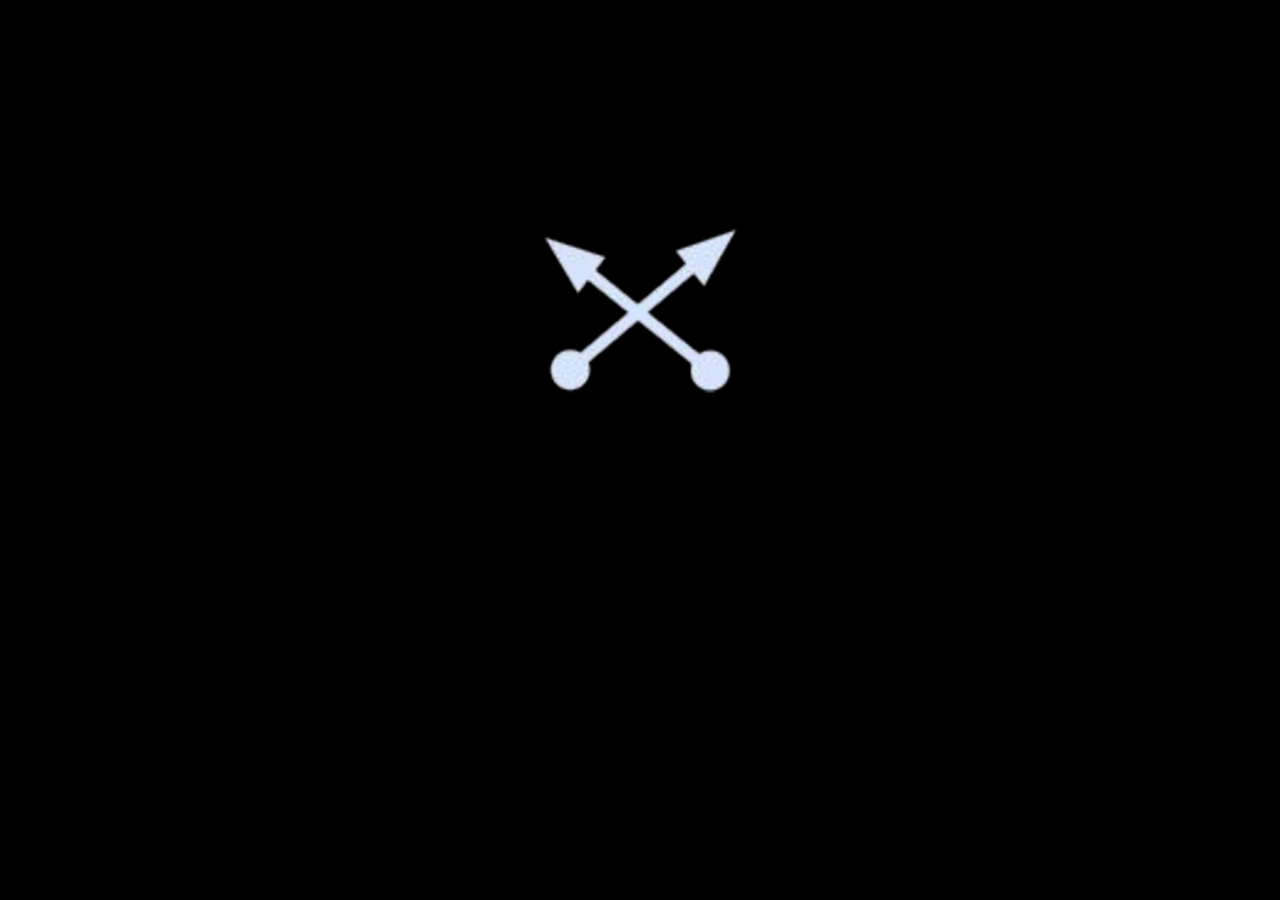
==== index.html @ f3e3bd0d "Add files via upload" ====
<!doctype html>
<html>
<head>
<meta charset="UTF-8">
<title>tactic-ux</title>
<style type="text/css">
body {
    background-color: #000000;
}
.s1 img {
    margin-left: auto;
    margin-right: auto;
    display: block;
    margin-top: 200px;
    bottom: auto;
    margin-bottom: 200px;
}
</style>
</head>

<body> 
<section class="s1"><img src="images/tactic18-600x315-arrows.png" width="409" height="220" alt=""/></section>

</body>
</html>
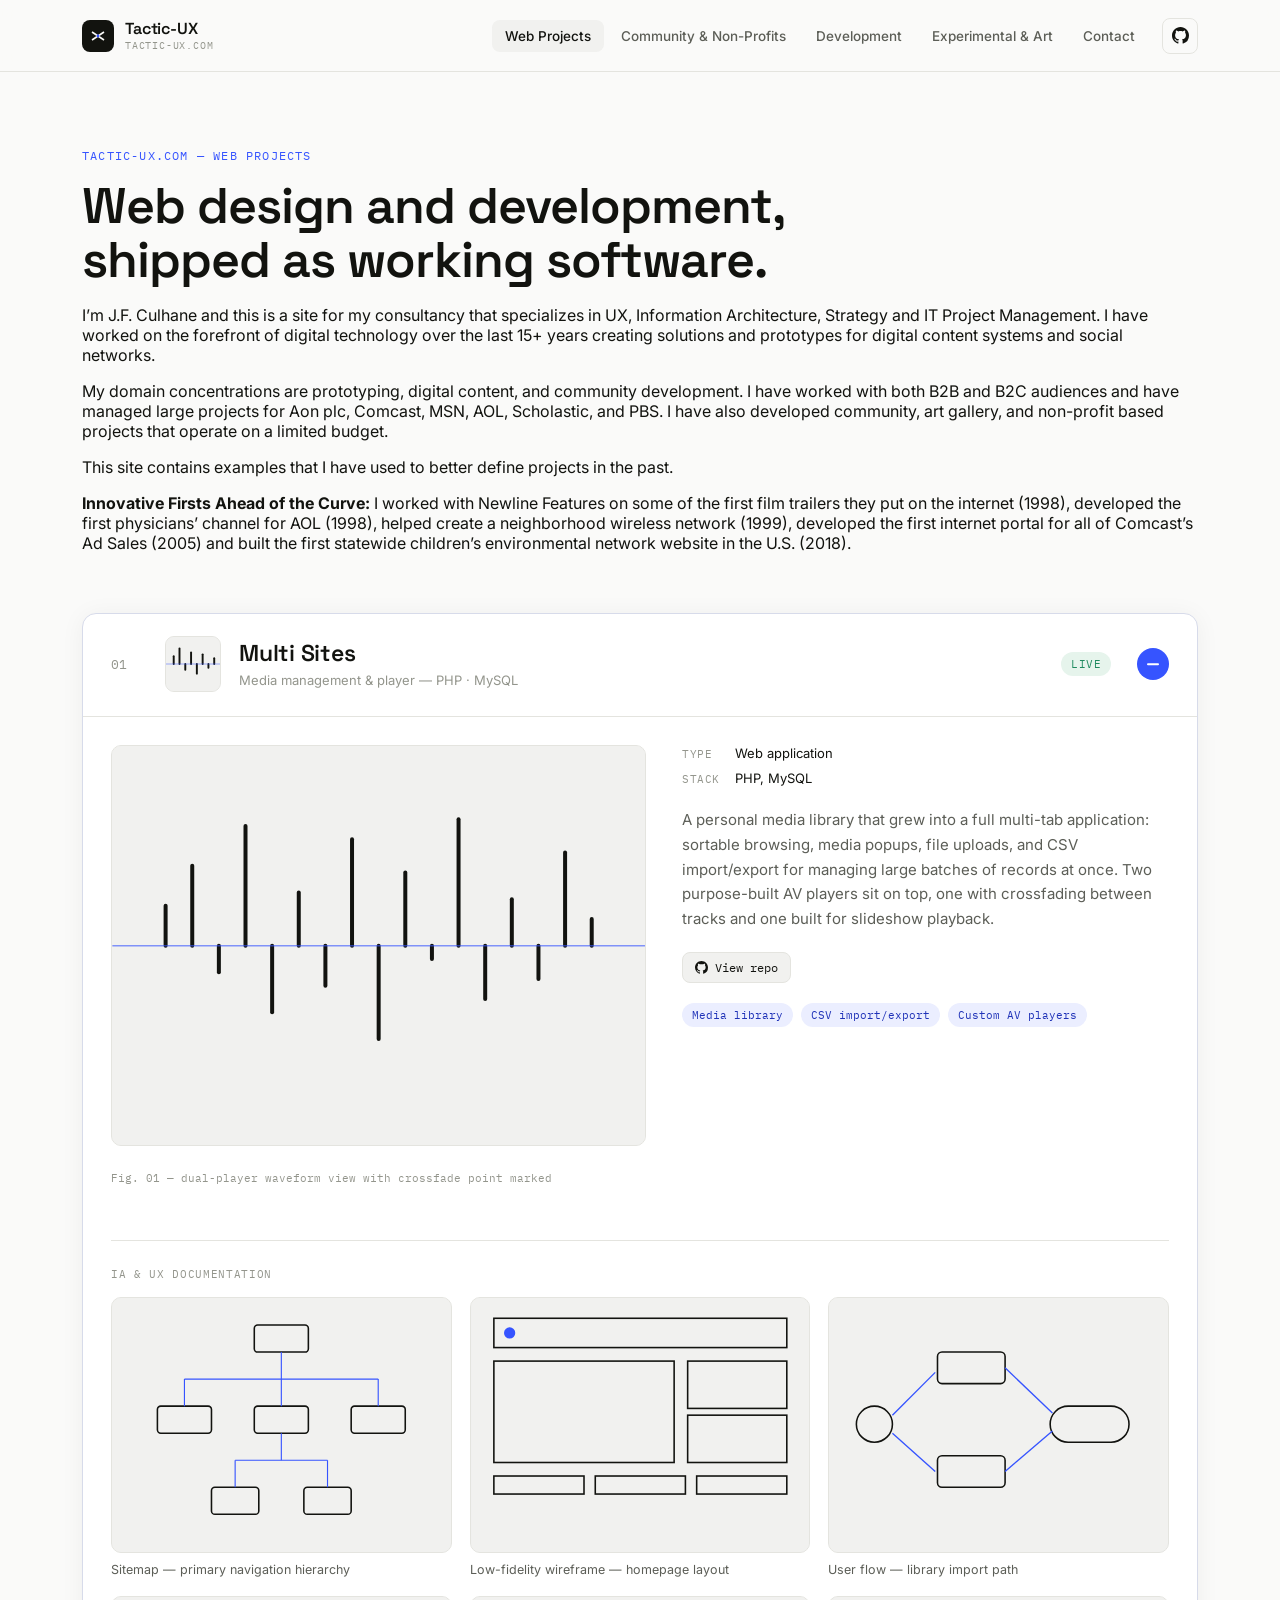
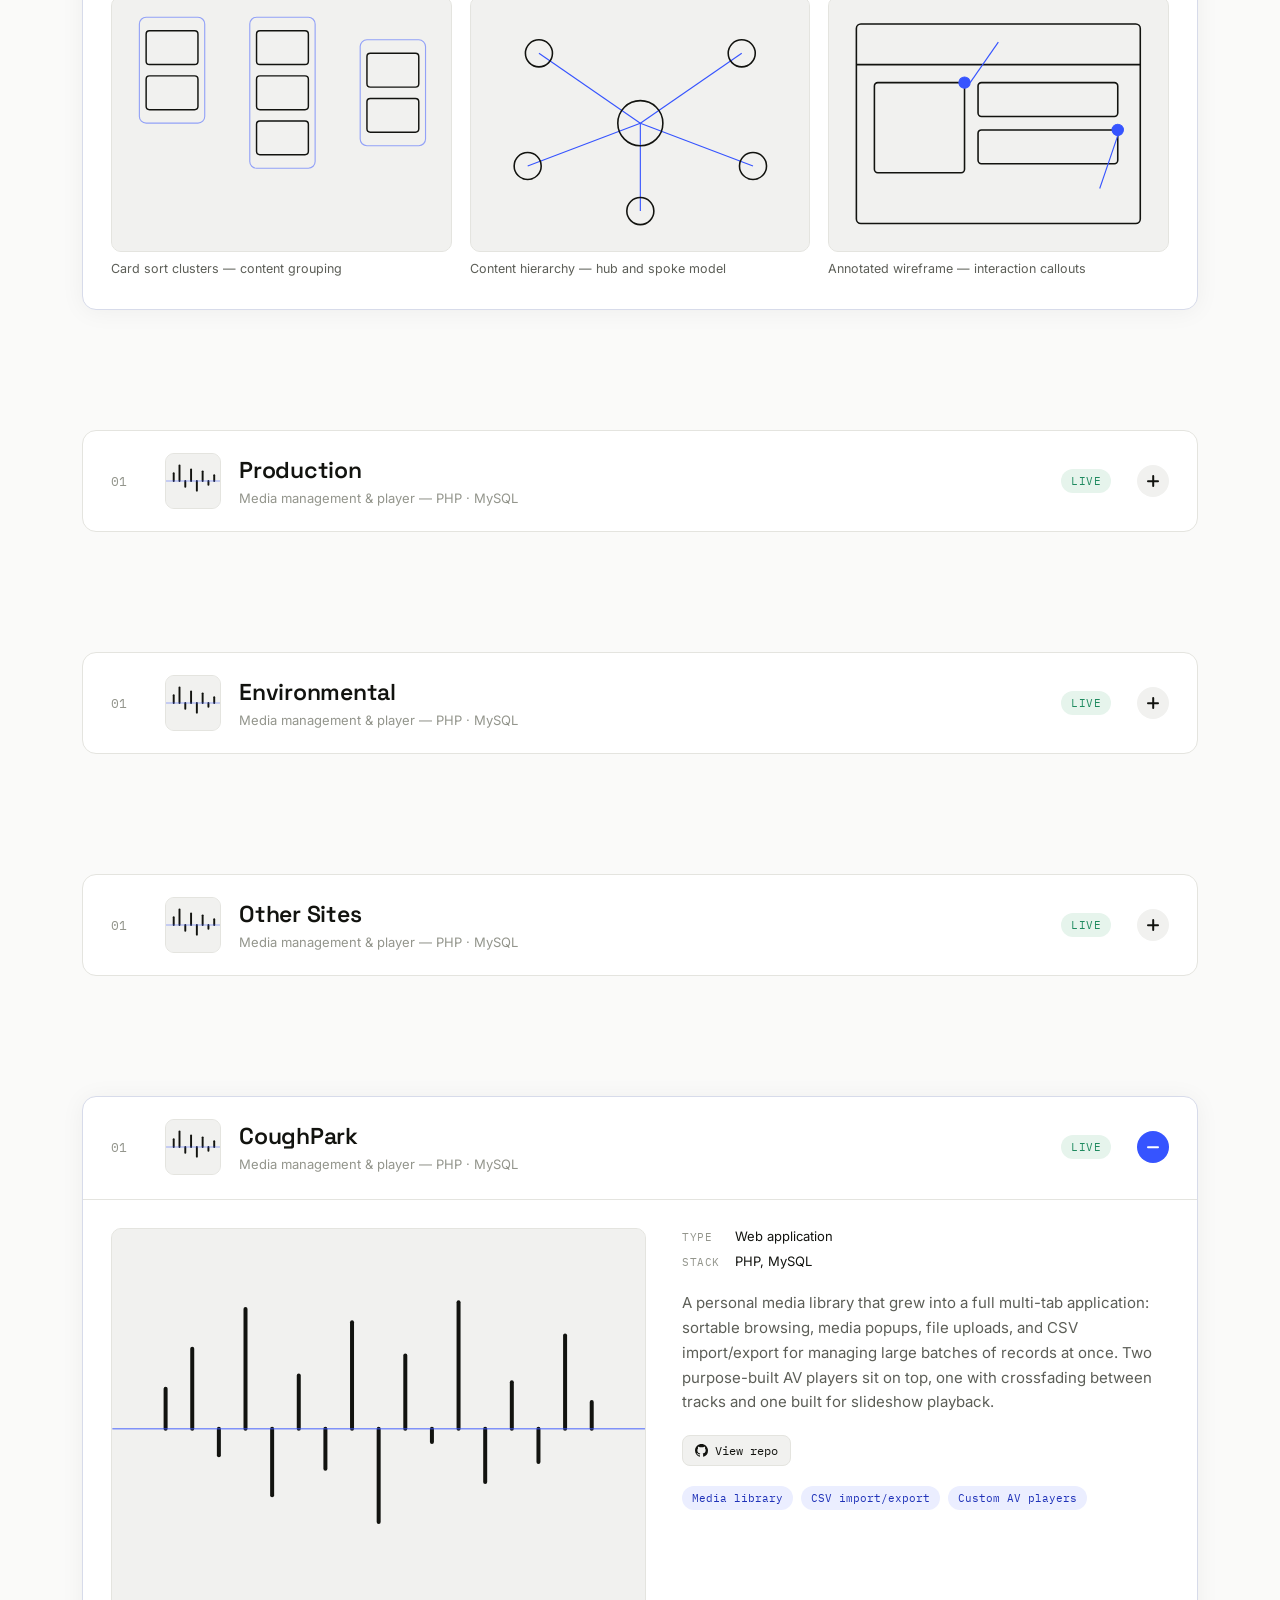
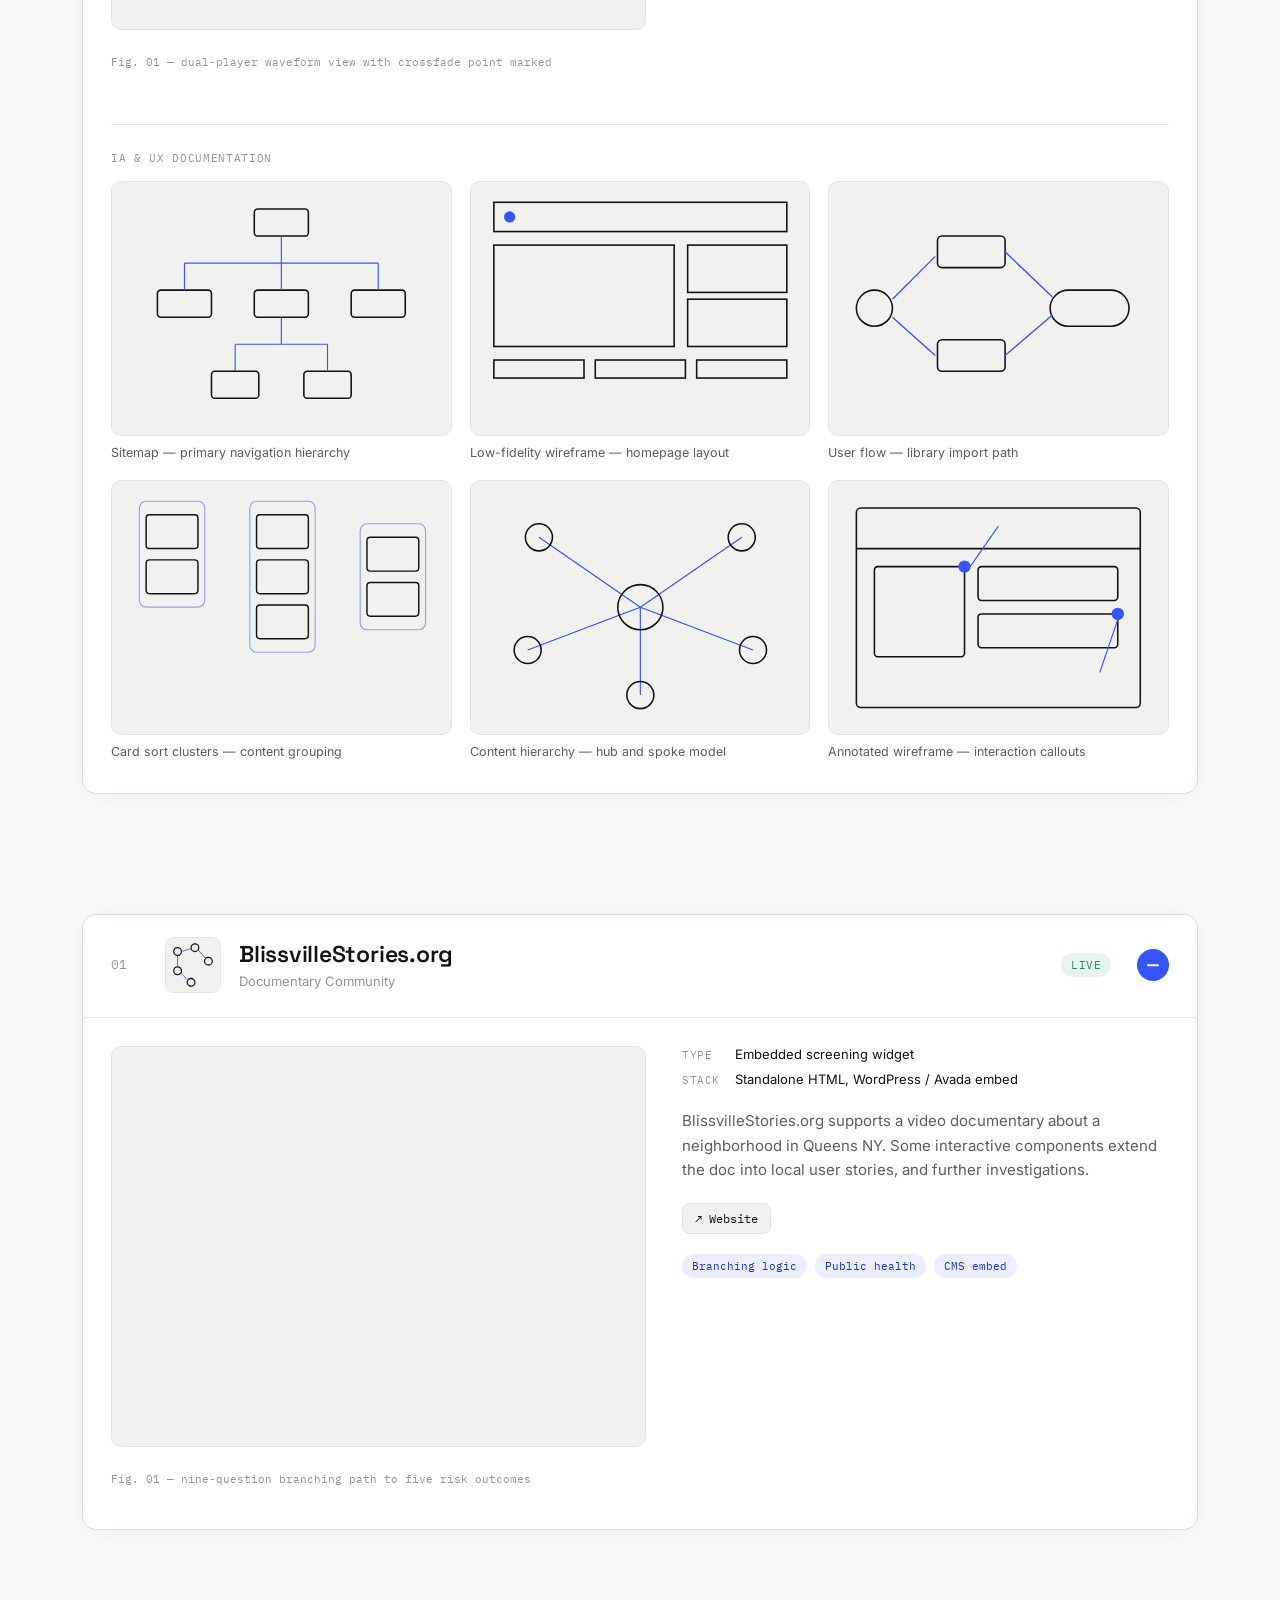
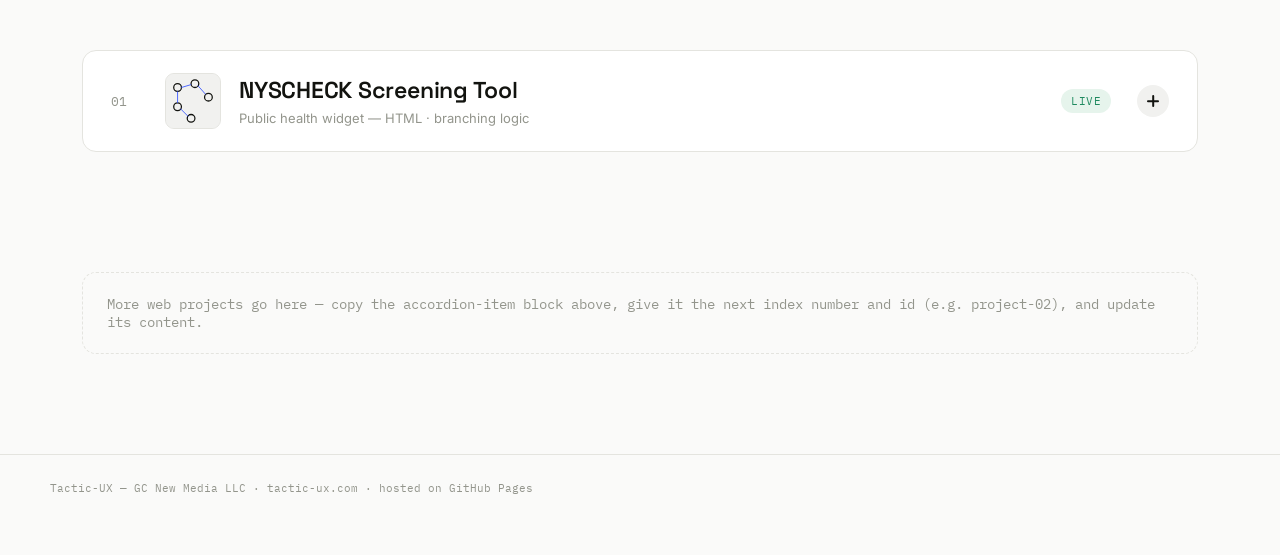
==== commit 770b8b0e: "Add files via upload" ====
--- a/index.html
+++ b/index.html
@@ -1,25 +1,1992 @@
-<!doctype html>
-<html>
+<!DOCTYPE html>
+<html lang="en">
 <head>
 <meta charset="UTF-8">
-<title>tactic-ux</title>
-<style type="text/css">
-body {
-    background-color: #000000;
-}
-.s1 img {
-    margin-left: auto;
-    margin-right: auto;
-    display: block;
-    margin-top: 200px;
-    bottom: auto;
-    margin-bottom: 200px;
-}
-</style>
+<meta name="viewport" content="width=device-width, initial-scale=1.0">
+<title>Tactic-UX — Web Projects</title>
+<meta name="description" content="Web applications and interactive tools designed and built by Tactic-UX — a UX design, project management, and strategy consultancy.">
+<meta name="robots" content="index, follow">
+<link rel="canonical" href="https://tactic-ux.com/">
+
+<!-- Open Graph -->
+<meta property="og:type" content="website">
+<meta property="og:site_name" content="Tactic-UX">
+<meta property="og:title" content="Tactic-UX — Web Projects">
+<meta property="og:description" content="Web applications and interactive tools designed and built by Tactic-UX.">
+<meta property="og:url" content="https://tactic-ux.com/">
+<!-- Replace with a real 1200x630 image once final content/branding is set -->
+<meta property="og:image" content="https://tactic-ux.com/assets/og-image.jpg">
+
+<!-- Twitter -->
+<meta name="twitter:card" content="summary_large_image">
+<meta name="twitter:title" content="Tactic-UX — Web Projects">
+<meta name="twitter:description" content="Web applications and interactive tools designed and built by Tactic-UX.">
+<meta name="twitter:image" content="https://tactic-ux.com/assets/og-image.jpg">
+
+<link rel="preconnect" href="https://fonts.googleapis.com">
+<link rel="preconnect" href="https://fonts.gstatic.com" crossorigin>
+<link href="https://fonts.googleapis.com/css2?family=Space+Grotesk:wght@500;600;700&family=Inter:wght@400;500;600&family=IBM+Plex+Mono:wght@400;500&display=swap" rel="stylesheet">
+<link rel="stylesheet" href="assets/styles.css">
 </head>
-
-<body> 
-<section class="s1"><img src="images/tactic18-600x315-arrows.png" width="409" height="220" alt=""/></section>
+<body>
+
+<header class="site-header">
+  <div class="header-inner">
+    <a class="logo" href="index.html" aria-label="Tactic-UX home">
+      <span class="logo-mark">
+        <svg width="16" height="16" viewBox="0 0 16 16" fill="none" xmlns="http://www.w3.org/2000/svg">
+          <line x1="2" y1="4" x2="14" y2="12" stroke="#FAFAF9" stroke-width="1.6"/>
+          <line x1="14" y1="4" x2="2" y2="12" stroke="#FAFAF9" stroke-width="1.6"/>
+          <circle cx="8" cy="8" r="1.4" fill="#3654FF"/>
+        </svg>
+      </span>
+      <span class="logo-word">Tactic-UX<span>tactic-ux.com</span></span>
+    </a>
+
+    <button class="nav-toggle" aria-label="Toggle navigation" aria-expanded="false" aria-controls="site-nav">
+      <svg viewBox="0 0 18 18" fill="none" xmlns="http://www.w3.org/2000/svg">
+        <line x1="1" y1="4" x2="17" y2="4" stroke="#12130F" stroke-width="1.6" stroke-linecap="round"/>
+        <line x1="1" y1="9" x2="17" y2="9" stroke="#12130F" stroke-width="1.6" stroke-linecap="round"/>
+        <line x1="1" y1="14" x2="17" y2="14" stroke="#12130F" stroke-width="1.6" stroke-linecap="round"/>
+      </svg>
+    </button>
+
+    <nav class="site-nav" id="site-nav" aria-label="Primary">
+      <a class="nav-link is-active" href="index.html">Web Projects</a>
+      <a class="nav-link" href="community.html">Community &amp; Non-Profits</a>
+      <a class="nav-link" href="development.html">Development</a>
+      <a class="nav-link" href="experimental.html">Experimental &amp; Art</a>
+      <a class="nav-link" href="contact.html">Contact</a>
+      <a class="nav-github" href="https://github.com/" target="_blank" rel="noopener" aria-label="View on GitHub">
+        <svg width="17" height="17" viewBox="0 0 16 16" fill="currentColor"><path d="M8 0C3.58 0 0 3.58 0 8c0 3.54 2.29 6.53 5.47 7.59.4.07.55-.17.55-.38 0-.19-.01-.82-.01-1.49-2.01.37-2.53-.49-2.69-.94-.09-.23-.48-.94-.82-1.13-.28-.15-.68-.52-.01-.53.63-.01 1.08.58 1.23.82.72 1.21 1.87.87 2.33.66.07-.52.28-.87.51-1.07-1.78-.2-3.64-.89-3.64-3.95 0-.87.31-1.59.82-2.15-.08-.2-.36-1.02.08-2.12 0 0 .67-.21 2.2.82.64-.18 1.32-.27 2-.27.68 0 1.36.09 2 .27 1.53-1.04 2.2-.82 2.2-.82.44 1.1.16 1.92.08 2.12.51.56.82 1.27.82 2.15 0 3.07-1.87 3.75-3.65 3.95.29.25.54.73.54 1.48 0 1.07-.01 1.93-.01 2.2 0 .21.15.46.55.38A8.01 8.01 0 0 0 16 8c0-4.42-3.58-8-8-8Z"/></svg>
+      </a>
+    </nav>
+  </div>
+</header>
+
+<main>
+  <section class="index-intro">
+    <p class="eyebrow">tactic-ux.com — Web Projects</p>
+    <h1>Web design and development, shipped as working software.</h1>
+    <p class="intro-copy"><p>I&rsquo;m J.F. Culhane and this is a site for my consultancy that specializes in UX, Information Architecture, Strategy and IT Project Management. I have worked on the forefront of digital technology over the last 15+ years creating solutions and prototypes for digital content systems and social networks.</p> <p>My domain concentrations are prototyping, digital content, and community development. I have worked with both B2B and B2C audiences and have managed large projects for Aon plc, Comcast, MSN, AOL, Scholastic, and PBS. I have also developed community, art gallery, and non-profit based projects that operate on a limited budget.</p><p>This site contains examples that I have used to better define projects in the past.</p><p><strong>Innovative Firsts Ahead of the Curve:</strong> I worked with Newline Features on some of the first film trailers they put on the internet (1998), developed the first physicians&rsquo; channel for AOL (1998), helped create a neighborhood wireless network (1999), developed the first internet portal for all of Comcast&rsquo;s Ad Sales (2005) and built the first statewide children&rsquo;s environmental network website in the U.S. (2018).</p>
+  </section>
+
+  <div class="accordion" id="accordion">
+
+    <div class="accordion-item is-open" data-index="01" id="project-01">
+      <button class="accordion-trigger" aria-expanded="true" aria-controls="panel-01" id="trigger-01">
+        <span class="item-index">01</span>
+        <span class="item-thumb" aria-hidden="true">
+          <svg viewBox="0 0 56 56" xmlns="http://www.w3.org/2000/svg">
+            <rect width="56" height="56" fill="#F1F1EF"/>
+            <g stroke="#12130F" stroke-width="2" stroke-linecap="round">
+              <line x1="8" y1="28" x2="8" y2="20"/>
+              <line x1="14" y1="28" x2="14" y2="12"/>
+              <line x1="20" y1="28" x2="20" y2="34"/>
+              <line x1="26" y1="28" x2="26" y2="16"/>
+              <line x1="32" y1="28" x2="32" y2="38"/>
+              <line x1="38" y1="28" x2="38" y2="18"/>
+              <line x1="44" y1="28" x2="44" y2="32"/>
+              <line x1="50" y1="28" x2="50" y2="22"/>
+            </g>
+            <line x1="0" y1="28" x2="56" y2="28" stroke="#3654FF" stroke-width="0.8" opacity="0.6"/>
+          </svg>
+        </span>
+        <span class="item-titles">
+          <h2 class="item-title">Multi Sites</h2>
+          <span class="item-meta">Media management &amp; player — PHP · MySQL</span>
+        </span>
+        <span class="status-pill live">Live</span>
+        <span class="toggle-icon" aria-hidden="true"></span>
+      </button>
+      <div class="accordion-panel">
+        <div class="panel-inner-wrap">
+          <div class="panel-inner" id="panel-01" role="region" aria-labelledby="trigger-01">
+            <div class="panel-media">
+              <div class="media-frame">
+                <svg viewBox="0 0 400 300" xmlns="http://www.w3.org/2000/svg">
+                  <rect width="400" height="300" fill="#F1F1EF"/>
+                  <g stroke="#12130F" stroke-width="3" stroke-linecap="round">
+                    <line x1="40" y1="150" x2="40" y2="120"/>
+                    <line x1="60" y1="150" x2="60" y2="90"/>
+                    <line x1="80" y1="150" x2="80" y2="170"/>
+                    <line x1="100" y1="150" x2="100" y2="60"/>
+                    <line x1="120" y1="150" x2="120" y2="200"/>
+                    <line x1="140" y1="150" x2="140" y2="110"/>
+                    <line x1="160" y1="150" x2="160" y2="180"/>
+                    <line x1="180" y1="150" x2="180" y2="70"/>
+                    <line x1="200" y1="150" x2="200" y2="220"/>
+                    <line x1="220" y1="150" x2="220" y2="95"/>
+                    <line x1="240" y1="150" x2="240" y2="160"/>
+                    <line x1="260" y1="150" x2="260" y2="55"/>
+                    <line x1="280" y1="150" x2="280" y2="190"/>
+                    <line x1="300" y1="150" x2="300" y2="115"/>
+                    <line x1="320" y1="150" x2="320" y2="175"/>
+                    <line x1="340" y1="150" x2="340" y2="80"/>
+                    <line x1="360" y1="150" x2="360" y2="130"/>
+                  </g>
+                  <line x1="0" y1="150" x2="400" y2="150" stroke="#3654FF" stroke-width="1" opacity="0.6"/>
+                </svg>
+              </div>
+              <p class="media-caption">Fig. 01 — dual-player waveform view with crossfade point marked</p>
+            </div>
+            <div class="panel-body">
+              <dl class="field-list">
+                <dt>Type</dt><dd>Web application</dd>
+                <dt>Stack</dt><dd>PHP, MySQL</dd>
+              </dl>
+              <p>A personal media library that grew into a full multi-tab application: sortable browsing, media popups, file uploads, and CSV import/export for managing large batches of records at once. Two purpose-built AV players sit on top, one with crossfading between tracks and one built for slideshow playback.</p>
+              <div class="link-row">
+                <a class="repo-link" href="#" target="_blank" rel="noopener">
+                  <svg viewBox="0 0 16 16" fill="currentColor"><path d="M8 0C3.58 0 0 3.58 0 8c0 3.54 2.29 6.53 5.47 7.59.4.07.55-.17.55-.38 0-.19-.01-.82-.01-1.49-2.01.37-2.53-.49-2.69-.94-.09-.23-.48-.94-.82-1.13-.28-.15-.68-.52-.01-.53.63-.01 1.08.58 1.23.82.72 1.21 1.87.87 2.33.66.07-.52.28-.87.51-1.07-1.78-.2-3.64-.89-3.64-3.95 0-.87.31-1.59.82-2.15-.08-.2-.36-1.02.08-2.12 0 0 .67-.21 2.2.82.64-.18 1.32-.27 2-.27.68 0 1.36.09 2 .27 1.53-1.04 2.2-.82 2.2-.82.44 1.1.16 1.92.08 2.12.51.56.82 1.27.82 2.15 0 3.07-1.87 3.75-3.65 3.95.29.25.54.73.54 1.48 0 1.07-.01 1.93-.01 2.2 0 .21.15.46.55.38A8.01 8.01 0 0 0 16 8c0-4.42-3.58-8-8-8Z"/></svg>
+                  View repo
+                </a>
+              </div>
+              <ul class="tag-list">
+                <li>Media library</li>
+                <li>CSV import/export</li>
+                <li>Custom AV players</li>
+              </ul>
+            </div>
+
+            <div class="panel-gallery">
+              <p class="panel-gallery-label">IA &amp; UX Documentation</p>
+              <ul class="ia-gallery">
+
+                <li class="ia-gallery-item">
+                  <button class="ia-gallery-trigger" aria-label="View larger: Sitemap — primary navigation hierarchy">
+                    <svg viewBox="0 0 300 225" xmlns="http://www.w3.org/2000/svg">
+                      <rect width="300" height="225" fill="#F1F1EF"/>
+                      <g fill="none" stroke="#12130F" stroke-width="1.4">
+                        <rect x="126" y="24" width="48" height="24" rx="3"/>
+                        <rect x="40" y="96" width="48" height="24" rx="3"/>
+                        <rect x="126" y="96" width="48" height="24" rx="3"/>
+                        <rect x="212" y="96" width="48" height="24" rx="3"/>
+                        <rect x="88" y="168" width="42" height="24" rx="3"/>
+                        <rect x="170" y="168" width="42" height="24" rx="3"/>
+                      </g>
+                      <g stroke="#3654FF" stroke-width="1">
+                        <line x1="150" y1="48" x2="150" y2="72"/>
+                        <line x1="64" y1="72" x2="236" y2="72"/>
+                        <line x1="64" y1="72" x2="64" y2="96"/>
+                        <line x1="150" y1="72" x2="150" y2="96"/>
+                        <line x1="236" y1="72" x2="236" y2="96"/>
+                        <line x1="150" y1="120" x2="150" y2="144"/>
+                        <line x1="109" y1="144" x2="191" y2="144"/>
+                        <line x1="109" y1="144" x2="109" y2="168"/>
+                        <line x1="191" y1="144" x2="191" y2="168"/>
+                      </g>
+                    </svg>
+                  </button>
+                  <p class="ia-gallery-caption">Sitemap — primary navigation hierarchy</p>
+                  <template class="ia-gallery-full">
+                    <svg viewBox="0 0 300 225" xmlns="http://www.w3.org/2000/svg">
+                      <rect width="300" height="225" fill="#F1F1EF"/>
+                      <g fill="none" stroke="#12130F" stroke-width="1.2">
+                        <rect x="126" y="24" width="48" height="24" rx="3"/>
+                        <rect x="40" y="96" width="48" height="24" rx="3"/>
+                        <rect x="126" y="96" width="48" height="24" rx="3"/>
+                        <rect x="212" y="96" width="48" height="24" rx="3"/>
+                        <rect x="88" y="168" width="42" height="24" rx="3"/>
+                        <rect x="170" y="168" width="42" height="24" rx="3"/>
+                      </g>
+                      <g stroke="#3654FF" stroke-width="0.8">
+                        <line x1="150" y1="48" x2="150" y2="72"/>
+                        <line x1="64" y1="72" x2="236" y2="72"/>
+                        <line x1="64" y1="72" x2="64" y2="96"/>
+                        <line x1="150" y1="72" x2="150" y2="96"/>
+                        <line x1="236" y1="72" x2="236" y2="96"/>
+                        <line x1="150" y1="120" x2="150" y2="144"/>
+                        <line x1="109" y1="144" x2="191" y2="144"/>
+                        <line x1="109" y1="144" x2="109" y2="168"/>
+                        <line x1="191" y1="144" x2="191" y2="168"/>
+                      </g>
+                    </svg>
+                  </template>
+                </li>
+
+                <li class="ia-gallery-item">
+                  <button class="ia-gallery-trigger" aria-label="View larger: Low-fidelity wireframe — homepage layout">
+                    <svg viewBox="0 0 300 225" xmlns="http://www.w3.org/2000/svg">
+                      <rect width="300" height="225" fill="#F1F1EF"/>
+                      <g fill="none" stroke="#12130F" stroke-width="1.4">
+                        <rect x="20" y="18" width="260" height="26"/>
+                        <rect x="20" y="56" width="160" height="90"/>
+                        <rect x="192" y="56" width="88" height="42"/>
+                        <rect x="192" y="104" width="88" height="42"/>
+                        <rect x="20" y="158" width="80" height="16"/>
+                        <rect x="110" y="158" width="80" height="16"/>
+                        <rect x="200" y="158" width="80" height="16"/>
+                      </g>
+                      <circle cx="34" cy="31" r="5" fill="#3654FF"/>
+                    </svg>
+                  </button>
+                  <p class="ia-gallery-caption">Low-fidelity wireframe — homepage layout</p>
+                  <template class="ia-gallery-full">
+                    <svg viewBox="0 0 300 225" xmlns="http://www.w3.org/2000/svg">
+                      <rect width="300" height="225" fill="#F1F1EF"/>
+                      <g fill="none" stroke="#12130F" stroke-width="1.1">
+                        <rect x="20" y="18" width="260" height="26"/>
+                        <rect x="20" y="56" width="160" height="90"/>
+                        <rect x="192" y="56" width="88" height="42"/>
+                        <rect x="192" y="104" width="88" height="42"/>
+                        <rect x="20" y="158" width="80" height="16"/>
+                        <rect x="110" y="158" width="80" height="16"/>
+                        <rect x="200" y="158" width="80" height="16"/>
+                      </g>
+                      <circle cx="34" cy="31" r="5" fill="#3654FF"/>
+                    </svg>
+                  </template>
+                </li>
+
+                <li class="ia-gallery-item">
+                  <button class="ia-gallery-trigger" aria-label="View larger: User flow — library import path">
+                    <svg viewBox="0 0 300 225" xmlns="http://www.w3.org/2000/svg">
+                      <rect width="300" height="225" fill="#F1F1EF"/>
+                      <g fill="none" stroke="#12130F" stroke-width="1.4">
+                        <circle cx="40" cy="112" r="16"/>
+                        <rect x="96" y="48" width="60" height="28" rx="4"/>
+                        <rect x="96" y="140" width="60" height="28" rx="4"/>
+                        <rect x="196" y="96" width="70" height="32" rx="16"/>
+                      </g>
+                      <g stroke="#3654FF" stroke-width="1.2" marker-end="none">
+                        <line x1="56" y1="104" x2="94" y2="66"/>
+                        <line x1="56" y1="120" x2="94" y2="154"/>
+                        <line x1="156" y1="62" x2="198" y2="102"/>
+                        <line x1="156" y1="154" x2="198" y2="118"/>
+                      </g>
+                    </svg>
+                  </button>
+                  <p class="ia-gallery-caption">User flow — library import path</p>
+                  <template class="ia-gallery-full">
+                    <svg viewBox="0 0 300 225" xmlns="http://www.w3.org/2000/svg">
+                      <rect width="300" height="225" fill="#F1F1EF"/>
+                      <g fill="none" stroke="#12130F" stroke-width="1.1">
+                        <circle cx="40" cy="112" r="16"/>
+                        <rect x="96" y="48" width="60" height="28" rx="4"/>
+                        <rect x="96" y="140" width="60" height="28" rx="4"/>
+                        <rect x="196" y="96" width="70" height="32" rx="16"/>
+                      </g>
+                      <g stroke="#3654FF" stroke-width="0.9">
+                        <line x1="56" y1="104" x2="94" y2="66"/>
+                        <line x1="56" y1="120" x2="94" y2="154"/>
+                        <line x1="156" y1="62" x2="198" y2="102"/>
+                        <line x1="156" y1="154" x2="198" y2="118"/>
+                      </g>
+                    </svg>
+                  </template>
+                </li>
+
+                <li class="ia-gallery-item">
+                  <button class="ia-gallery-trigger" aria-label="View larger: Card sort clusters — content grouping">
+                    <svg viewBox="0 0 300 225" xmlns="http://www.w3.org/2000/svg">
+                      <rect width="300" height="225" fill="#F1F1EF"/>
+                      <g fill="none" stroke="#12130F" stroke-width="1.3">
+                        <rect x="30" y="30" width="46" height="30" rx="3"/>
+                        <rect x="30" y="70" width="46" height="30" rx="3"/>
+                        <rect x="128" y="30" width="46" height="30" rx="3"/>
+                        <rect x="128" y="70" width="46" height="30" rx="3"/>
+                        <rect x="128" y="110" width="46" height="30" rx="3"/>
+                        <rect x="226" y="50" width="46" height="30" rx="3"/>
+                        <rect x="226" y="90" width="46" height="30" rx="3"/>
+                      </g>
+                      <g fill="#3654FF" opacity="0.5">
+                        <rect x="24" y="18" width="58" height="94" rx="6" fill="none" stroke="#3654FF" stroke-width="1"/>
+                        <rect x="122" y="18" width="58" height="134" rx="6" fill="none" stroke="#3654FF" stroke-width="1"/>
+                        <rect x="220" y="38" width="58" height="94" rx="6" fill="none" stroke="#3654FF" stroke-width="1"/>
+                      </g>
+                    </svg>
+                  </button>
+                  <p class="ia-gallery-caption">Card sort clusters — content grouping</p>
+                  <template class="ia-gallery-full">
+                    <svg viewBox="0 0 300 225" xmlns="http://www.w3.org/2000/svg">
+                      <rect width="300" height="225" fill="#F1F1EF"/>
+                      <g fill="none" stroke="#12130F" stroke-width="1.1">
+                        <rect x="30" y="30" width="46" height="30" rx="3"/>
+                        <rect x="30" y="70" width="46" height="30" rx="3"/>
+                        <rect x="128" y="30" width="46" height="30" rx="3"/>
+                        <rect x="128" y="70" width="46" height="30" rx="3"/>
+                        <rect x="128" y="110" width="46" height="30" rx="3"/>
+                        <rect x="226" y="50" width="46" height="30" rx="3"/>
+                        <rect x="226" y="90" width="46" height="30" rx="3"/>
+                      </g>
+                      <g fill="none" stroke="#3654FF" stroke-width="0.9">
+                        <rect x="24" y="18" width="58" height="94" rx="6"/>
+                        <rect x="122" y="18" width="58" height="134" rx="6"/>
+                        <rect x="220" y="38" width="58" height="94" rx="6"/>
+                      </g>
+                    </svg>
+                  </template>
+                </li>
+
+                <li class="ia-gallery-item">
+                  <button class="ia-gallery-trigger" aria-label="View larger: Content hierarchy — hub and spoke model">
+                    <svg viewBox="0 0 300 225" xmlns="http://www.w3.org/2000/svg">
+                      <rect width="300" height="225" fill="#F1F1EF"/>
+                      <g stroke="#3654FF" stroke-width="1">
+                        <line x1="150" y1="112" x2="60" y2="50"/>
+                        <line x1="150" y1="112" x2="240" y2="50"/>
+                        <line x1="150" y1="112" x2="50" y2="150"/>
+                        <line x1="150" y1="112" x2="150" y2="190"/>
+                        <line x1="150" y1="112" x2="250" y2="150"/>
+                      </g>
+                      <g fill="none" stroke="#12130F" stroke-width="1.4">
+                        <circle cx="150" cy="112" r="20"/>
+                        <circle cx="60" cy="50" r="12"/>
+                        <circle cx="240" cy="50" r="12"/>
+                        <circle cx="50" cy="150" r="12"/>
+                        <circle cx="150" cy="190" r="12"/>
+                        <circle cx="250" cy="150" r="12"/>
+                      </g>
+                    </svg>
+                  </button>
+                  <p class="ia-gallery-caption">Content hierarchy — hub and spoke model</p>
+                  <template class="ia-gallery-full">
+                    <svg viewBox="0 0 300 225" xmlns="http://www.w3.org/2000/svg">
+                      <rect width="300" height="225" fill="#F1F1EF"/>
+                      <g stroke="#3654FF" stroke-width="0.8">
+                        <line x1="150" y1="112" x2="60" y2="50"/>
+                        <line x1="150" y1="112" x2="240" y2="50"/>
+                        <line x1="150" y1="112" x2="50" y2="150"/>
+                        <line x1="150" y1="112" x2="150" y2="190"/>
+                        <line x1="150" y1="112" x2="250" y2="150"/>
+                      </g>
+                      <g fill="none" stroke="#12130F" stroke-width="1.1">
+                        <circle cx="150" cy="112" r="20"/>
+                        <circle cx="60" cy="50" r="12"/>
+                        <circle cx="240" cy="50" r="12"/>
+                        <circle cx="50" cy="150" r="12"/>
+                        <circle cx="150" cy="190" r="12"/>
+                        <circle cx="250" cy="150" r="12"/>
+                      </g>
+                    </svg>
+                  </template>
+                </li>
+
+                <li class="ia-gallery-item">
+                  <button class="ia-gallery-trigger" aria-label="View larger: Annotated wireframe — interaction callouts">
+                    <svg viewBox="0 0 300 225" xmlns="http://www.w3.org/2000/svg">
+                      <rect width="300" height="225" fill="#F1F1EF"/>
+                      <g fill="none" stroke="#12130F" stroke-width="1.4">
+                        <rect x="24" y="24" width="252" height="177" rx="4"/>
+                        <line x1="24" y1="60" x2="276" y2="60"/>
+                        <rect x="40" y="76" width="80" height="80" rx="3"/>
+                        <rect x="132" y="76" width="124" height="30" rx="3"/>
+                        <rect x="132" y="118" width="124" height="30" rx="3"/>
+                      </g>
+                      <g stroke="#3654FF" stroke-width="1">
+                        <circle cx="120" cy="76" r="5" fill="#3654FF"/>
+                        <line x1="125" y1="76" x2="150" y2="40"/>
+                        <circle cx="256" cy="118" r="5" fill="#3654FF"/>
+                        <line x1="256" y1="123" x2="240" y2="170"/>
+                      </g>
+                    </svg>
+                  </button>
+                  <p class="ia-gallery-caption">Annotated wireframe — interaction callouts</p>
+                  <template class="ia-gallery-full">
+                    <svg viewBox="0 0 300 225" xmlns="http://www.w3.org/2000/svg">
+                      <rect width="300" height="225" fill="#F1F1EF"/>
+                      <g fill="none" stroke="#12130F" stroke-width="1.1">
+                        <rect x="24" y="24" width="252" height="177" rx="4"/>
+                        <line x1="24" y1="60" x2="276" y2="60"/>
+                        <rect x="40" y="76" width="80" height="80" rx="3"/>
+                        <rect x="132" y="76" width="124" height="30" rx="3"/>
+                        <rect x="132" y="118" width="124" height="30" rx="3"/>
+                      </g>
+                      <g stroke="#3654FF" stroke-width="0.8">
+                        <circle cx="120" cy="76" r="5" fill="#3654FF"/>
+                        <line x1="125" y1="76" x2="150" y2="40"/>
+                        <circle cx="256" cy="118" r="5" fill="#3654FF"/>
+                        <line x1="256" y1="123" x2="240" y2="170"/>
+                      </g>
+                    </svg>
+                  </template>
+                </li>
+
+              </ul>
+            </div>
+          </div>
+        </div>
+      </div>
+    </div>
+
+  </div>  
+    
+  <div class="accordion" id="accordion">
+
+    <div class="accordion-item is-closed" data-index="02" id="project-02">
+      <button class="accordion-trigger" aria-expanded="true" aria-controls="panel-01" id="trigger-01">
+        <span class="item-index">01</span>
+        <span class="item-thumb" aria-hidden="true">
+          <svg viewBox="0 0 56 56" xmlns="http://www.w3.org/2000/svg">
+            <rect width="56" height="56" fill="#F1F1EF"/>
+            <g stroke="#12130F" stroke-width="2" stroke-linecap="round">
+              <line x1="8" y1="28" x2="8" y2="20"/>
+              <line x1="14" y1="28" x2="14" y2="12"/>
+              <line x1="20" y1="28" x2="20" y2="34"/>
+              <line x1="26" y1="28" x2="26" y2="16"/>
+              <line x1="32" y1="28" x2="32" y2="38"/>
+              <line x1="38" y1="28" x2="38" y2="18"/>
+              <line x1="44" y1="28" x2="44" y2="32"/>
+              <line x1="50" y1="28" x2="50" y2="22"/>
+            </g>
+            <line x1="0" y1="28" x2="56" y2="28" stroke="#3654FF" stroke-width="0.8" opacity="0.6"/>
+          </svg>
+        </span>
+        <span class="item-titles">
+          <h2 class="item-title">Production</h2>
+          <span class="item-meta">Media management &amp; player — PHP · MySQL</span>
+        </span>
+        <span class="status-pill live">Live</span>
+        <span class="toggle-icon" aria-hidden="true"></span>
+      </button>
+      <div class="accordion-panel">
+        <div class="panel-inner-wrap">
+          <div class="panel-inner" id="panel-01" role="region" aria-labelledby="trigger-01">
+            <div class="panel-media">
+              <div class="media-frame">
+                <svg viewBox="0 0 400 300" xmlns="/images/prod-aon-master.svg"><img src="/images/prod-aon-master.svg" alt=""/>
+                  <rect width="400" height="300" fill="#F1F1EF"/>
+                  <g stroke="#12130F" stroke-width="3" stroke-linecap="round">
+                    <line x1="40" y1="150" x2="40" y2="120"/>
+                    <line x1="60" y1="150" x2="60" y2="90"/>
+                    <line x1="80" y1="150" x2="80" y2="170"/>
+                    <line x1="100" y1="150" x2="100" y2="60"/>
+                    <line x1="120" y1="150" x2="120" y2="200"/>
+                    <line x1="140" y1="150" x2="140" y2="110"/>
+                    <line x1="160" y1="150" x2="160" y2="180"/>
+                    <line x1="180" y1="150" x2="180" y2="70"/>
+                    <line x1="200" y1="150" x2="200" y2="220"/>
+                    <line x1="220" y1="150" x2="220" y2="95"/>
+                    <line x1="240" y1="150" x2="240" y2="160"/>
+                    <line x1="260" y1="150" x2="260" y2="55"/>
+                    <line x1="280" y1="150" x2="280" y2="190"/>
+                    <line x1="300" y1="150" x2="300" y2="115"/>
+                    <line x1="320" y1="150" x2="320" y2="175"/>
+                    <line x1="340" y1="150" x2="340" y2="80"/>
+                    <line x1="360" y1="150" x2="360" y2="130"/>
+                  </g>
+                  <line x1="0" y1="150" x2="400" y2="150" stroke="#3654FF" stroke-width="1" opacity="0.6"/>
+                </svg>
+              </div>
+              <p class="media-caption">Fig. 01 — dual-player waveform view with crossfade point marked</p>
+            </div>
+            <div class="panel-body">
+              <dl class="field-list">
+                <dt>Type</dt><dd>Web application</dd>
+                <dt>Stack</dt><dd>PHP, MySQL</dd>
+              </dl>
+              <p>A personal media library that grew into a full multi-tab application: sortable browsing, media popups, file uploads, and CSV import/export for managing large batches of records at once. Two purpose-built AV players sit on top, one with crossfading between tracks and one built for slideshow playback.</p>
+              <div class="link-row">
+                <a class="repo-link" href="#" target="_blank" rel="noopener">
+                  <svg viewBox="0 0 16 16" fill="currentColor"><path d="M8 0C3.58 0 0 3.58 0 8c0 3.54 2.29 6.53 5.47 7.59.4.07.55-.17.55-.38 0-.19-.01-.82-.01-1.49-2.01.37-2.53-.49-2.69-.94-.09-.23-.48-.94-.82-1.13-.28-.15-.68-.52-.01-.53.63-.01 1.08.58 1.23.82.72 1.21 1.87.87 2.33.66.07-.52.28-.87.51-1.07-1.78-.2-3.64-.89-3.64-3.95 0-.87.31-1.59.82-2.15-.08-.2-.36-1.02.08-2.12 0 0 .67-.21 2.2.82.64-.18 1.32-.27 2-.27.68 0 1.36.09 2 .27 1.53-1.04 2.2-.82 2.2-.82.44 1.1.16 1.92.08 2.12.51.56.82 1.27.82 2.15 0 3.07-1.87 3.75-3.65 3.95.29.25.54.73.54 1.48 0 1.07-.01 1.93-.01 2.2 0 .21.15.46.55.38A8.01 8.01 0 0 0 16 8c0-4.42-3.58-8-8-8Z"/></svg>
+                  View repo
+                </a>
+              </div>
+              <ul class="tag-list">
+                <li>Media library</li>
+                <li>CSV import/export</li>
+                <li>Custom AV players</li>
+              </ul>
+            </div>
+
+            <div class="panel-gallery">
+              <p class="panel-gallery-label">IA &amp; UX Documentation</p>
+              <ul class="ia-gallery">
+
+                <li class="ia-gallery-item">
+                  <button class="ia-gallery-trigger" aria-label="View larger: Sitemap — primary navigation hierarchy">
+                    <svg viewBox="0 0 300 225" xmlns="ximages/prod-aon-master.svg?v=2">
+                      <rect width="300" height="225" fill="#F1F1EF"/>
+                      <g fill="none" stroke="#12130F" stroke-width="1.4">
+                        <rect x="126" y="24" width="48" height="24" rx="3"/>
+                        <rect x="40" y="96" width="48" height="24" rx="3"/>
+                        <rect x="126" y="96" width="48" height="24" rx="3"/>
+                        <rect x="212" y="96" width="48" height="24" rx="3"/>
+                        <rect x="88" y="168" width="42" height="24" rx="3"/>
+                        <rect x="170" y="168" width="42" height="24" rx="3"/>
+                      </g>
+                      <g stroke="#3654FF" stroke-width="1">
+                        <line x1="150" y1="48" x2="150" y2="72"/>
+                        <line x1="64" y1="72" x2="236" y2="72"/>
+                        <line x1="64" y1="72" x2="64" y2="96"/>
+                        <line x1="150" y1="72" x2="150" y2="96"/>
+                        <line x1="236" y1="72" x2="236" y2="96"/>
+                        <line x1="150" y1="120" x2="150" y2="144"/>
+                        <line x1="109" y1="144" x2="191" y2="144"/>
+                        <line x1="109" y1="144" x2="109" y2="168"/>
+                        <line x1="191" y1="144" x2="191" y2="168"/>
+                      </g>
+                    </svg>
+                  </button>
+                  <p class="ia-gallery-caption">Sitemap — primary navigation hierarchy</p>
+                  <template class="ia-gallery-full">
+                    <svg viewBox="0 0 300 225" xmlns="http://www.w3.org/2000/svg">
+                      <rect width="300" height="225" fill="#F1F1EF"/>
+                      <g fill="none" stroke="#12130F" stroke-width="1.2">
+                        <rect x="126" y="24" width="48" height="24" rx="3"/>
+                        <rect x="40" y="96" width="48" height="24" rx="3"/>
+                        <rect x="126" y="96" width="48" height="24" rx="3"/>
+                        <rect x="212" y="96" width="48" height="24" rx="3"/>
+                        <rect x="88" y="168" width="42" height="24" rx="3"/>
+                        <rect x="170" y="168" width="42" height="24" rx="3"/>
+                      </g>
+                      <g stroke="#3654FF" stroke-width="0.8">
+                        <line x1="150" y1="48" x2="150" y2="72"/>
+                        <line x1="64" y1="72" x2="236" y2="72"/>
+                        <line x1="64" y1="72" x2="64" y2="96"/>
+                        <line x1="150" y1="72" x2="150" y2="96"/>
+                        <line x1="236" y1="72" x2="236" y2="96"/>
+                        <line x1="150" y1="120" x2="150" y2="144"/>
+                        <line x1="109" y1="144" x2="191" y2="144"/>
+                        <line x1="109" y1="144" x2="109" y2="168"/>
+                        <line x1="191" y1="144" x2="191" y2="168"/>
+                      </g>
+                    </svg>
+                  </template>
+                </li>
+
+                <li class="ia-gallery-item">
+                  <button class="ia-gallery-trigger" aria-label="View larger: Low-fidelity wireframe — homepage layout">
+                    <svg viewBox="0 0 300 225" xmlns="http://www.w3.org/2000/svg">
+                      <rect width="300" height="225" fill="#F1F1EF"/>
+                      <g fill="none" stroke="#12130F" stroke-width="1.4">
+                        <rect x="20" y="18" width="260" height="26"/>
+                        <rect x="20" y="56" width="160" height="90"/>
+                        <rect x="192" y="56" width="88" height="42"/>
+                        <rect x="192" y="104" width="88" height="42"/>
+                        <rect x="20" y="158" width="80" height="16"/>
+                        <rect x="110" y="158" width="80" height="16"/>
+                        <rect x="200" y="158" width="80" height="16"/>
+                      </g>
+                      <circle cx="34" cy="31" r="5" fill="#3654FF"/>
+                    </svg>
+                  </button>
+                  <p class="ia-gallery-caption">Low-fidelity wireframe — homepage layout</p>
+                  <template class="ia-gallery-full">
+                    <svg viewBox="0 0 300 225" xmlns="http://www.w3.org/2000/svg">
+                      <rect width="300" height="225" fill="#F1F1EF"/>
+                      <g fill="none" stroke="#12130F" stroke-width="1.1">
+                        <rect x="20" y="18" width="260" height="26"/>
+                        <rect x="20" y="56" width="160" height="90"/>
+                        <rect x="192" y="56" width="88" height="42"/>
+                        <rect x="192" y="104" width="88" height="42"/>
+                        <rect x="20" y="158" width="80" height="16"/>
+                        <rect x="110" y="158" width="80" height="16"/>
+                        <rect x="200" y="158" width="80" height="16"/>
+                      </g>
+                      <circle cx="34" cy="31" r="5" fill="#3654FF"/>
+                    </svg>
+                  </template>
+                </li>
+
+                <li class="ia-gallery-item">
+                  <button class="ia-gallery-trigger" aria-label="View larger: User flow — library import path">
+                    <svg viewBox="0 0 300 225" xmlns="http://www.w3.org/2000/svg">
+                      <rect width="300" height="225" fill="#F1F1EF"/>
+                      <g fill="none" stroke="#12130F" stroke-width="1.4">
+                        <circle cx="40" cy="112" r="16"/>
+                        <rect x="96" y="48" width="60" height="28" rx="4"/>
+                        <rect x="96" y="140" width="60" height="28" rx="4"/>
+                        <rect x="196" y="96" width="70" height="32" rx="16"/>
+                      </g>
+                      <g stroke="#3654FF" stroke-width="1.2" marker-end="none">
+                        <line x1="56" y1="104" x2="94" y2="66"/>
+                        <line x1="56" y1="120" x2="94" y2="154"/>
+                        <line x1="156" y1="62" x2="198" y2="102"/>
+                        <line x1="156" y1="154" x2="198" y2="118"/>
+                      </g>
+                    </svg>
+                  </button>
+                  <p class="ia-gallery-caption">User flow — library import path</p>
+                  <template class="ia-gallery-full">
+                    <svg viewBox="0 0 300 225" xmlns="http://www.w3.org/2000/svg">
+                      <rect width="300" height="225" fill="#F1F1EF"/>
+                      <g fill="none" stroke="#12130F" stroke-width="1.1">
+                        <circle cx="40" cy="112" r="16"/>
+                        <rect x="96" y="48" width="60" height="28" rx="4"/>
+                        <rect x="96" y="140" width="60" height="28" rx="4"/>
+                        <rect x="196" y="96" width="70" height="32" rx="16"/>
+                      </g>
+                      <g stroke="#3654FF" stroke-width="0.9">
+                        <line x1="56" y1="104" x2="94" y2="66"/>
+                        <line x1="56" y1="120" x2="94" y2="154"/>
+                        <line x1="156" y1="62" x2="198" y2="102"/>
+                        <line x1="156" y1="154" x2="198" y2="118"/>
+                      </g>
+                    </svg>
+                  </template>
+                </li>
+
+                <li class="ia-gallery-item">
+                  <button class="ia-gallery-trigger" aria-label="View larger: Card sort clusters — content grouping">
+                    <svg viewBox="0 0 300 225" xmlns="http://www.w3.org/2000/svg">
+                      <rect width="300" height="225" fill="#F1F1EF"/>
+                      <g fill="none" stroke="#12130F" stroke-width="1.3">
+                        <rect x="30" y="30" width="46" height="30" rx="3"/>
+                        <rect x="30" y="70" width="46" height="30" rx="3"/>
+                        <rect x="128" y="30" width="46" height="30" rx="3"/>
+                        <rect x="128" y="70" width="46" height="30" rx="3"/>
+                        <rect x="128" y="110" width="46" height="30" rx="3"/>
+                        <rect x="226" y="50" width="46" height="30" rx="3"/>
+                        <rect x="226" y="90" width="46" height="30" rx="3"/>
+                      </g>
+                      <g fill="#3654FF" opacity="0.5">
+                        <rect x="24" y="18" width="58" height="94" rx="6" fill="none" stroke="#3654FF" stroke-width="1"/>
+                        <rect x="122" y="18" width="58" height="134" rx="6" fill="none" stroke="#3654FF" stroke-width="1"/>
+                        <rect x="220" y="38" width="58" height="94" rx="6" fill="none" stroke="#3654FF" stroke-width="1"/>
+                      </g>
+                    </svg>
+                  </button>
+                  <p class="ia-gallery-caption">Card sort clusters — content grouping</p>
+                  <template class="ia-gallery-full">
+                    <svg viewBox="0 0 300 225" xmlns="http://www.w3.org/2000/svg">
+                      <rect width="300" height="225" fill="#F1F1EF"/>
+                      <g fill="none" stroke="#12130F" stroke-width="1.1">
+                        <rect x="30" y="30" width="46" height="30" rx="3"/>
+                        <rect x="30" y="70" width="46" height="30" rx="3"/>
+                        <rect x="128" y="30" width="46" height="30" rx="3"/>
+                        <rect x="128" y="70" width="46" height="30" rx="3"/>
+                        <rect x="128" y="110" width="46" height="30" rx="3"/>
+                        <rect x="226" y="50" width="46" height="30" rx="3"/>
+                        <rect x="226" y="90" width="46" height="30" rx="3"/>
+                      </g>
+                      <g fill="none" stroke="#3654FF" stroke-width="0.9">
+                        <rect x="24" y="18" width="58" height="94" rx="6"/>
+                        <rect x="122" y="18" width="58" height="134" rx="6"/>
+                        <rect x="220" y="38" width="58" height="94" rx="6"/>
+                      </g>
+                    </svg>
+                  </template>
+                </li>
+
+                <li class="ia-gallery-item">
+                  <button class="ia-gallery-trigger" aria-label="View larger: Content hierarchy — hub and spoke model">
+                    <svg viewBox="0 0 300 225" xmlns="http://www.w3.org/2000/svg">
+                      <rect width="300" height="225" fill="#F1F1EF"/>
+                      <g stroke="#3654FF" stroke-width="1">
+                        <line x1="150" y1="112" x2="60" y2="50"/>
+                        <line x1="150" y1="112" x2="240" y2="50"/>
+                        <line x1="150" y1="112" x2="50" y2="150"/>
+                        <line x1="150" y1="112" x2="150" y2="190"/>
+                        <line x1="150" y1="112" x2="250" y2="150"/>
+                      </g>
+                      <g fill="none" stroke="#12130F" stroke-width="1.4">
+                        <circle cx="150" cy="112" r="20"/>
+                        <circle cx="60" cy="50" r="12"/>
+                        <circle cx="240" cy="50" r="12"/>
+                        <circle cx="50" cy="150" r="12"/>
+                        <circle cx="150" cy="190" r="12"/>
+                        <circle cx="250" cy="150" r="12"/>
+                      </g>
+                    </svg>
+                  </button>
+                  <p class="ia-gallery-caption">Content hierarchy — hub and spoke model</p>
+                  <template class="ia-gallery-full">
+                    <svg viewBox="0 0 300 225" xmlns="http://www.w3.org/2000/svg">
+                      <rect width="300" height="225" fill="#F1F1EF"/>
+                      <g stroke="#3654FF" stroke-width="0.8">
+                        <line x1="150" y1="112" x2="60" y2="50"/>
+                        <line x1="150" y1="112" x2="240" y2="50"/>
+                        <line x1="150" y1="112" x2="50" y2="150"/>
+                        <line x1="150" y1="112" x2="150" y2="190"/>
+                        <line x1="150" y1="112" x2="250" y2="150"/>
+                      </g>
+                      <g fill="none" stroke="#12130F" stroke-width="1.1">
+                        <circle cx="150" cy="112" r="20"/>
+                        <circle cx="60" cy="50" r="12"/>
+                        <circle cx="240" cy="50" r="12"/>
+                        <circle cx="50" cy="150" r="12"/>
+                        <circle cx="150" cy="190" r="12"/>
+                        <circle cx="250" cy="150" r="12"/>
+                      </g>
+                    </svg>
+                  </template>
+                </li>
+
+                <li class="ia-gallery-item">
+                  <button class="ia-gallery-trigger" aria-label="View larger: Annotated wireframe — interaction callouts">
+                    <svg viewBox="0 0 300 225" xmlns="http://www.w3.org/2000/svg">
+                      <rect width="300" height="225" fill="#F1F1EF"/>
+                      <g fill="none" stroke="#12130F" stroke-width="1.4">
+                        <rect x="24" y="24" width="252" height="177" rx="4"/>
+                        <line x1="24" y1="60" x2="276" y2="60"/>
+                        <rect x="40" y="76" width="80" height="80" rx="3"/>
+                        <rect x="132" y="76" width="124" height="30" rx="3"/>
+                        <rect x="132" y="118" width="124" height="30" rx="3"/>
+                      </g>
+                      <g stroke="#3654FF" stroke-width="1">
+                        <circle cx="120" cy="76" r="5" fill="#3654FF"/>
+                        <line x1="125" y1="76" x2="150" y2="40"/>
+                        <circle cx="256" cy="118" r="5" fill="#3654FF"/>
+                        <line x1="256" y1="123" x2="240" y2="170"/>
+                      </g>
+                    </svg>
+                  </button>
+                  <p class="ia-gallery-caption">Annotated wireframe — interaction callouts</p>
+                  <template class="ia-gallery-full">
+                    <svg viewBox="0 0 300 225" xmlns="http://www.w3.org/2000/svg">
+                      <rect width="300" height="225" fill="#F1F1EF"/>
+                      <g fill="none" stroke="#12130F" stroke-width="1.1">
+                        <rect x="24" y="24" width="252" height="177" rx="4"/>
+                        <line x1="24" y1="60" x2="276" y2="60"/>
+                        <rect x="40" y="76" width="80" height="80" rx="3"/>
+                        <rect x="132" y="76" width="124" height="30" rx="3"/>
+                        <rect x="132" y="118" width="124" height="30" rx="3"/>
+                      </g>
+                      <g stroke="#3654FF" stroke-width="0.8">
+                        <circle cx="120" cy="76" r="5" fill="#3654FF"/>
+                        <line x1="125" y1="76" x2="150" y2="40"/>
+                        <circle cx="256" cy="118" r="5" fill="#3654FF"/>
+                        <line x1="256" y1="123" x2="240" y2="170"/>
+                      </g>
+                    </svg>
+                  </template>
+                </li>
+
+              </ul>
+            </div>
+          </div>
+        </div>
+      </div>
+    </div>
+
+  </div>
+    
+    <div class="accordion" id="accordion">
+
+    <div class="accordion-item is-closed" data-index="03" id="project-03">
+      <button class="accordion-trigger" aria-expanded="true" aria-controls="panel-01" id="trigger-01">
+        <span class="item-index">01</span>
+        <span class="item-thumb" aria-hidden="true">
+          <svg viewBox="0 0 56 56" xmlns="http://www.w3.org/2000/svg">
+            <rect width="56" height="56" fill="#F1F1EF"/>
+            <g stroke="#12130F" stroke-width="2" stroke-linecap="round">
+              <line x1="8" y1="28" x2="8" y2="20"/>
+              <line x1="14" y1="28" x2="14" y2="12"/>
+              <line x1="20" y1="28" x2="20" y2="34"/>
+              <line x1="26" y1="28" x2="26" y2="16"/>
+              <line x1="32" y1="28" x2="32" y2="38"/>
+              <line x1="38" y1="28" x2="38" y2="18"/>
+              <line x1="44" y1="28" x2="44" y2="32"/>
+              <line x1="50" y1="28" x2="50" y2="22"/>
+            </g>
+            <line x1="0" y1="28" x2="56" y2="28" stroke="#3654FF" stroke-width="0.8" opacity="0.6"/>
+          </svg>
+        </span>
+        <span class="item-titles">
+          <h2 class="item-title">Environmental</h2>
+          <span class="item-meta">Media management &amp; player — PHP · MySQL</span>
+        </span>
+        <span class="status-pill live">Live</span>
+        <span class="toggle-icon" aria-hidden="true"></span>
+      </button>
+      <div class="accordion-panel">
+        <div class="panel-inner-wrap">
+          <div class="panel-inner" id="panel-01" role="region" aria-labelledby="trigger-01">
+            <div class="panel-media">
+              <div class="media-frame">
+                <svg viewBox="0 0 400 300" xmlns="http://www.w3.org/2000/svg">
+                  <rect width="400" height="300" fill="#F1F1EF"/>
+                  <g stroke="#12130F" stroke-width="3" stroke-linecap="round">
+                    <line x1="40" y1="150" x2="40" y2="120"/>
+                    <line x1="60" y1="150" x2="60" y2="90"/>
+                    <line x1="80" y1="150" x2="80" y2="170"/>
+                    <line x1="100" y1="150" x2="100" y2="60"/>
+                    <line x1="120" y1="150" x2="120" y2="200"/>
+                    <line x1="140" y1="150" x2="140" y2="110"/>
+                    <line x1="160" y1="150" x2="160" y2="180"/>
+                    <line x1="180" y1="150" x2="180" y2="70"/>
+                    <line x1="200" y1="150" x2="200" y2="220"/>
+                    <line x1="220" y1="150" x2="220" y2="95"/>
+                    <line x1="240" y1="150" x2="240" y2="160"/>
+                    <line x1="260" y1="150" x2="260" y2="55"/>
+                    <line x1="280" y1="150" x2="280" y2="190"/>
+                    <line x1="300" y1="150" x2="300" y2="115"/>
+                    <line x1="320" y1="150" x2="320" y2="175"/>
+                    <line x1="340" y1="150" x2="340" y2="80"/>
+                    <line x1="360" y1="150" x2="360" y2="130"/>
+                  </g>
+                  <line x1="0" y1="150" x2="400" y2="150" stroke="#3654FF" stroke-width="1" opacity="0.6"/>
+                </svg>
+              </div>
+              <p class="media-caption">Fig. 01 — dual-player waveform view with crossfade point marked</p>
+            </div>
+            <div class="panel-body">
+              <dl class="field-list">
+                <dt>Type</dt><dd>Web application</dd>
+                <dt>Stack</dt><dd>PHP, MySQL</dd>
+              </dl>
+              <p>A personal media library that grew into a full multi-tab application: sortable browsing, media popups, file uploads, and CSV import/export for managing large batches of records at once. Two purpose-built AV players sit on top, one with crossfading between tracks and one built for slideshow playback.</p>
+              <div class="link-row">
+                <a class="repo-link" href="#" target="_blank" rel="noopener">
+                  <svg viewBox="0 0 16 16" fill="currentColor"><path d="M8 0C3.58 0 0 3.58 0 8c0 3.54 2.29 6.53 5.47 7.59.4.07.55-.17.55-.38 0-.19-.01-.82-.01-1.49-2.01.37-2.53-.49-2.69-.94-.09-.23-.48-.94-.82-1.13-.28-.15-.68-.52-.01-.53.63-.01 1.08.58 1.23.82.72 1.21 1.87.87 2.33.66.07-.52.28-.87.51-1.07-1.78-.2-3.64-.89-3.64-3.95 0-.87.31-1.59.82-2.15-.08-.2-.36-1.02.08-2.12 0 0 .67-.21 2.2.82.64-.18 1.32-.27 2-.27.68 0 1.36.09 2 .27 1.53-1.04 2.2-.82 2.2-.82.44 1.1.16 1.92.08 2.12.51.56.82 1.27.82 2.15 0 3.07-1.87 3.75-3.65 3.95.29.25.54.73.54 1.48 0 1.07-.01 1.93-.01 2.2 0 .21.15.46.55.38A8.01 8.01 0 0 0 16 8c0-4.42-3.58-8-8-8Z"/></svg>
+                  View repo
+                </a>
+              </div>
+              <ul class="tag-list">
+                <li>Media library</li>
+                <li>CSV import/export</li>
+                <li>Custom AV players</li>
+              </ul>
+            </div>
+
+            <div class="panel-gallery">
+              <p class="panel-gallery-label">IA &amp; UX Documentation</p>
+              <ul class="ia-gallery">
+
+                <li class="ia-gallery-item">
+                  <button class="ia-gallery-trigger" aria-label="View larger: Sitemap — primary navigation hierarchy">
+                    <svg viewBox="0 0 300 225" xmlns="http://www.w3.org/2000/svg">
+                      <rect width="300" height="225" fill="#F1F1EF"/>
+                      <g fill="none" stroke="#12130F" stroke-width="1.4">
+                        <rect x="126" y="24" width="48" height="24" rx="3"/>
+                        <rect x="40" y="96" width="48" height="24" rx="3"/>
+                        <rect x="126" y="96" width="48" height="24" rx="3"/>
+                        <rect x="212" y="96" width="48" height="24" rx="3"/>
+                        <rect x="88" y="168" width="42" height="24" rx="3"/>
+                        <rect x="170" y="168" width="42" height="24" rx="3"/>
+                      </g>
+                      <g stroke="#3654FF" stroke-width="1">
+                        <line x1="150" y1="48" x2="150" y2="72"/>
+                        <line x1="64" y1="72" x2="236" y2="72"/>
+                        <line x1="64" y1="72" x2="64" y2="96"/>
+                        <line x1="150" y1="72" x2="150" y2="96"/>
+                        <line x1="236" y1="72" x2="236" y2="96"/>
+                        <line x1="150" y1="120" x2="150" y2="144"/>
+                        <line x1="109" y1="144" x2="191" y2="144"/>
+                        <line x1="109" y1="144" x2="109" y2="168"/>
+                        <line x1="191" y1="144" x2="191" y2="168"/>
+                      </g>
+                    </svg>
+                  </button>
+                  <p class="ia-gallery-caption">Sitemap — primary navigation hierarchy</p>
+                  <template class="ia-gallery-full">
+                    <svg viewBox="0 0 300 225" xmlns="http://www.w3.org/2000/svg">
+                      <rect width="300" height="225" fill="#F1F1EF"/>
+                      <g fill="none" stroke="#12130F" stroke-width="1.2">
+                        <rect x="126" y="24" width="48" height="24" rx="3"/>
+                        <rect x="40" y="96" width="48" height="24" rx="3"/>
+                        <rect x="126" y="96" width="48" height="24" rx="3"/>
+                        <rect x="212" y="96" width="48" height="24" rx="3"/>
+                        <rect x="88" y="168" width="42" height="24" rx="3"/>
+                        <rect x="170" y="168" width="42" height="24" rx="3"/>
+                      </g>
+                      <g stroke="#3654FF" stroke-width="0.8">
+                        <line x1="150" y1="48" x2="150" y2="72"/>
+                        <line x1="64" y1="72" x2="236" y2="72"/>
+                        <line x1="64" y1="72" x2="64" y2="96"/>
+                        <line x1="150" y1="72" x2="150" y2="96"/>
+                        <line x1="236" y1="72" x2="236" y2="96"/>
+                        <line x1="150" y1="120" x2="150" y2="144"/>
+                        <line x1="109" y1="144" x2="191" y2="144"/>
+                        <line x1="109" y1="144" x2="109" y2="168"/>
+                        <line x1="191" y1="144" x2="191" y2="168"/>
+                      </g>
+                    </svg>
+                  </template>
+                </li>
+
+                <li class="ia-gallery-item">
+                  <button class="ia-gallery-trigger" aria-label="View larger: Low-fidelity wireframe — homepage layout">
+                    <svg viewBox="0 0 300 225" xmlns="http://www.w3.org/2000/svg">
+                      <rect width="300" height="225" fill="#F1F1EF"/>
+                      <g fill="none" stroke="#12130F" stroke-width="1.4">
+                        <rect x="20" y="18" width="260" height="26"/>
+                        <rect x="20" y="56" width="160" height="90"/>
+                        <rect x="192" y="56" width="88" height="42"/>
+                        <rect x="192" y="104" width="88" height="42"/>
+                        <rect x="20" y="158" width="80" height="16"/>
+                        <rect x="110" y="158" width="80" height="16"/>
+                        <rect x="200" y="158" width="80" height="16"/>
+                      </g>
+                      <circle cx="34" cy="31" r="5" fill="#3654FF"/>
+                    </svg>
+                  </button>
+                  <p class="ia-gallery-caption">Low-fidelity wireframe — homepage layout</p>
+                  <template class="ia-gallery-full">
+                    <svg viewBox="0 0 300 225" xmlns="http://www.w3.org/2000/svg">
+                      <rect width="300" height="225" fill="#F1F1EF"/>
+                      <g fill="none" stroke="#12130F" stroke-width="1.1">
+                        <rect x="20" y="18" width="260" height="26"/>
+                        <rect x="20" y="56" width="160" height="90"/>
+                        <rect x="192" y="56" width="88" height="42"/>
+                        <rect x="192" y="104" width="88" height="42"/>
+                        <rect x="20" y="158" width="80" height="16"/>
+                        <rect x="110" y="158" width="80" height="16"/>
+                        <rect x="200" y="158" width="80" height="16"/>
+                      </g>
+                      <circle cx="34" cy="31" r="5" fill="#3654FF"/>
+                    </svg>
+                  </template>
+                </li>
+
+                <li class="ia-gallery-item">
+                  <button class="ia-gallery-trigger" aria-label="View larger: User flow — library import path">
+                    <svg viewBox="0 0 300 225" xmlns="http://www.w3.org/2000/svg">
+                      <rect width="300" height="225" fill="#F1F1EF"/>
+                      <g fill="none" stroke="#12130F" stroke-width="1.4">
+                        <circle cx="40" cy="112" r="16"/>
+                        <rect x="96" y="48" width="60" height="28" rx="4"/>
+                        <rect x="96" y="140" width="60" height="28" rx="4"/>
+                        <rect x="196" y="96" width="70" height="32" rx="16"/>
+                      </g>
+                      <g stroke="#3654FF" stroke-width="1.2" marker-end="none">
+                        <line x1="56" y1="104" x2="94" y2="66"/>
+                        <line x1="56" y1="120" x2="94" y2="154"/>
+                        <line x1="156" y1="62" x2="198" y2="102"/>
+                        <line x1="156" y1="154" x2="198" y2="118"/>
+                      </g>
+                    </svg>
+                  </button>
+                  <p class="ia-gallery-caption">User flow — library import path</p>
+                  <template class="ia-gallery-full">
+                    <svg viewBox="0 0 300 225" xmlns="http://www.w3.org/2000/svg">
+                      <rect width="300" height="225" fill="#F1F1EF"/>
+                      <g fill="none" stroke="#12130F" stroke-width="1.1">
+                        <circle cx="40" cy="112" r="16"/>
+                        <rect x="96" y="48" width="60" height="28" rx="4"/>
+                        <rect x="96" y="140" width="60" height="28" rx="4"/>
+                        <rect x="196" y="96" width="70" height="32" rx="16"/>
+                      </g>
+                      <g stroke="#3654FF" stroke-width="0.9">
+                        <line x1="56" y1="104" x2="94" y2="66"/>
+                        <line x1="56" y1="120" x2="94" y2="154"/>
+                        <line x1="156" y1="62" x2="198" y2="102"/>
+                        <line x1="156" y1="154" x2="198" y2="118"/>
+                      </g>
+                    </svg>
+                  </template>
+                </li>
+
+                <li class="ia-gallery-item">
+                  <button class="ia-gallery-trigger" aria-label="View larger: Card sort clusters — content grouping">
+                    <svg viewBox="0 0 300 225" xmlns="http://www.w3.org/2000/svg">
+                      <rect width="300" height="225" fill="#F1F1EF"/>
+                      <g fill="none" stroke="#12130F" stroke-width="1.3">
+                        <rect x="30" y="30" width="46" height="30" rx="3"/>
+                        <rect x="30" y="70" width="46" height="30" rx="3"/>
+                        <rect x="128" y="30" width="46" height="30" rx="3"/>
+                        <rect x="128" y="70" width="46" height="30" rx="3"/>
+                        <rect x="128" y="110" width="46" height="30" rx="3"/>
+                        <rect x="226" y="50" width="46" height="30" rx="3"/>
+                        <rect x="226" y="90" width="46" height="30" rx="3"/>
+                      </g>
+                      <g fill="#3654FF" opacity="0.5">
+                        <rect x="24" y="18" width="58" height="94" rx="6" fill="none" stroke="#3654FF" stroke-width="1"/>
+                        <rect x="122" y="18" width="58" height="134" rx="6" fill="none" stroke="#3654FF" stroke-width="1"/>
+                        <rect x="220" y="38" width="58" height="94" rx="6" fill="none" stroke="#3654FF" stroke-width="1"/>
+                      </g>
+                    </svg>
+                  </button>
+                  <p class="ia-gallery-caption">Card sort clusters — content grouping</p>
+                  <template class="ia-gallery-full">
+                    <svg viewBox="0 0 300 225" xmlns="http://www.w3.org/2000/svg">
+                      <rect width="300" height="225" fill="#F1F1EF"/>
+                      <g fill="none" stroke="#12130F" stroke-width="1.1">
+                        <rect x="30" y="30" width="46" height="30" rx="3"/>
+                        <rect x="30" y="70" width="46" height="30" rx="3"/>
+                        <rect x="128" y="30" width="46" height="30" rx="3"/>
+                        <rect x="128" y="70" width="46" height="30" rx="3"/>
+                        <rect x="128" y="110" width="46" height="30" rx="3"/>
+                        <rect x="226" y="50" width="46" height="30" rx="3"/>
+                        <rect x="226" y="90" width="46" height="30" rx="3"/>
+                      </g>
+                      <g fill="none" stroke="#3654FF" stroke-width="0.9">
+                        <rect x="24" y="18" width="58" height="94" rx="6"/>
+                        <rect x="122" y="18" width="58" height="134" rx="6"/>
+                        <rect x="220" y="38" width="58" height="94" rx="6"/>
+                      </g>
+                    </svg>
+                  </template>
+                </li>
+
+                <li class="ia-gallery-item">
+                  <button class="ia-gallery-trigger" aria-label="View larger: Content hierarchy — hub and spoke model">
+                    <svg viewBox="0 0 300 225" xmlns="http://www.w3.org/2000/svg">
+                      <rect width="300" height="225" fill="#F1F1EF"/>
+                      <g stroke="#3654FF" stroke-width="1">
+                        <line x1="150" y1="112" x2="60" y2="50"/>
+                        <line x1="150" y1="112" x2="240" y2="50"/>
+                        <line x1="150" y1="112" x2="50" y2="150"/>
+                        <line x1="150" y1="112" x2="150" y2="190"/>
+                        <line x1="150" y1="112" x2="250" y2="150"/>
+                      </g>
+                      <g fill="none" stroke="#12130F" stroke-width="1.4">
+                        <circle cx="150" cy="112" r="20"/>
+                        <circle cx="60" cy="50" r="12"/>
+                        <circle cx="240" cy="50" r="12"/>
+                        <circle cx="50" cy="150" r="12"/>
+                        <circle cx="150" cy="190" r="12"/>
+                        <circle cx="250" cy="150" r="12"/>
+                      </g>
+                    </svg>
+                  </button>
+                  <p class="ia-gallery-caption">Content hierarchy — hub and spoke model</p>
+                  <template class="ia-gallery-full">
+                    <svg viewBox="0 0 300 225" xmlns="http://www.w3.org/2000/svg">
+                      <rect width="300" height="225" fill="#F1F1EF"/>
+                      <g stroke="#3654FF" stroke-width="0.8">
+                        <line x1="150" y1="112" x2="60" y2="50"/>
+                        <line x1="150" y1="112" x2="240" y2="50"/>
+                        <line x1="150" y1="112" x2="50" y2="150"/>
+                        <line x1="150" y1="112" x2="150" y2="190"/>
+                        <line x1="150" y1="112" x2="250" y2="150"/>
+                      </g>
+                      <g fill="none" stroke="#12130F" stroke-width="1.1">
+                        <circle cx="150" cy="112" r="20"/>
+                        <circle cx="60" cy="50" r="12"/>
+                        <circle cx="240" cy="50" r="12"/>
+                        <circle cx="50" cy="150" r="12"/>
+                        <circle cx="150" cy="190" r="12"/>
+                        <circle cx="250" cy="150" r="12"/>
+                      </g>
+                    </svg>
+                  </template>
+                </li>
+
+                <li class="ia-gallery-item">
+                  <button class="ia-gallery-trigger" aria-label="View larger: Annotated wireframe — interaction callouts">
+                    <svg viewBox="0 0 300 225" xmlns="http://www.w3.org/2000/svg">
+                      <rect width="300" height="225" fill="#F1F1EF"/>
+                      <g fill="none" stroke="#12130F" stroke-width="1.4">
+                        <rect x="24" y="24" width="252" height="177" rx="4"/>
+                        <line x1="24" y1="60" x2="276" y2="60"/>
+                        <rect x="40" y="76" width="80" height="80" rx="3"/>
+                        <rect x="132" y="76" width="124" height="30" rx="3"/>
+                        <rect x="132" y="118" width="124" height="30" rx="3"/>
+                      </g>
+                      <g stroke="#3654FF" stroke-width="1">
+                        <circle cx="120" cy="76" r="5" fill="#3654FF"/>
+                        <line x1="125" y1="76" x2="150" y2="40"/>
+                        <circle cx="256" cy="118" r="5" fill="#3654FF"/>
+                        <line x1="256" y1="123" x2="240" y2="170"/>
+                      </g>
+                    </svg>
+                  </button>
+                  <p class="ia-gallery-caption">Annotated wireframe — interaction callouts</p>
+                  <template class="ia-gallery-full">
+                    <svg viewBox="0 0 300 225" xmlns="http://www.w3.org/2000/svg">
+                      <rect width="300" height="225" fill="#F1F1EF"/>
+                      <g fill="none" stroke="#12130F" stroke-width="1.1">
+                        <rect x="24" y="24" width="252" height="177" rx="4"/>
+                        <line x1="24" y1="60" x2="276" y2="60"/>
+                        <rect x="40" y="76" width="80" height="80" rx="3"/>
+                        <rect x="132" y="76" width="124" height="30" rx="3"/>
+                        <rect x="132" y="118" width="124" height="30" rx="3"/>
+                      </g>
+                      <g stroke="#3654FF" stroke-width="0.8">
+                        <circle cx="120" cy="76" r="5" fill="#3654FF"/>
+                        <line x1="125" y1="76" x2="150" y2="40"/>
+                        <circle cx="256" cy="118" r="5" fill="#3654FF"/>
+                        <line x1="256" y1="123" x2="240" y2="170"/>
+                      </g>
+                    </svg>
+                  </template>
+                </li>
+
+              </ul>
+            </div>
+          </div>
+        </div>
+      </div>
+    </div>
+
+  </div>
+    
+    <div class="accordion" id="accordion">
+
+    <div class="accordion-item is-closed" data-index="04" id="project-04">
+      <button class="accordion-trigger" aria-expanded="true" aria-controls="panel-01" id="trigger-01">
+        <span class="item-index">01</span>
+        <span class="item-thumb" aria-hidden="true">
+          <svg viewBox="0 0 56 56" xmlns="http://www.w3.org/2000/svg">
+            <rect width="56" height="56" fill="#F1F1EF"/>
+            <g stroke="#12130F" stroke-width="2" stroke-linecap="round">
+              <line x1="8" y1="28" x2="8" y2="20"/>
+              <line x1="14" y1="28" x2="14" y2="12"/>
+              <line x1="20" y1="28" x2="20" y2="34"/>
+              <line x1="26" y1="28" x2="26" y2="16"/>
+              <line x1="32" y1="28" x2="32" y2="38"/>
+              <line x1="38" y1="28" x2="38" y2="18"/>
+              <line x1="44" y1="28" x2="44" y2="32"/>
+              <line x1="50" y1="28" x2="50" y2="22"/>
+            </g>
+            <line x1="0" y1="28" x2="56" y2="28" stroke="#3654FF" stroke-width="0.8" opacity="0.6"/>
+          </svg>
+        </span>
+        <span class="item-titles">
+          <h2 class="item-title">Other Sites</h2>
+          <span class="item-meta">Media management &amp; player — PHP · MySQL</span>
+        </span>
+        <span class="status-pill live">Live</span>
+        <span class="toggle-icon" aria-hidden="true"></span>
+      </button>
+      <div class="accordion-panel">
+        <div class="panel-inner-wrap">
+          <div class="panel-inner" id="panel-01" role="region" aria-labelledby="trigger-01">
+            <div class="panel-media">
+              <div class="media-frame">
+                <svg viewBox="0 0 400 300" xmlns="http://www.w3.org/2000/svg">
+                  <rect width="400" height="300" fill="#F1F1EF"/>
+                  <g stroke="#12130F" stroke-width="3" stroke-linecap="round">
+                    <line x1="40" y1="150" x2="40" y2="120"/>
+                    <line x1="60" y1="150" x2="60" y2="90"/>
+                    <line x1="80" y1="150" x2="80" y2="170"/>
+                    <line x1="100" y1="150" x2="100" y2="60"/>
+                    <line x1="120" y1="150" x2="120" y2="200"/>
+                    <line x1="140" y1="150" x2="140" y2="110"/>
+                    <line x1="160" y1="150" x2="160" y2="180"/>
+                    <line x1="180" y1="150" x2="180" y2="70"/>
+                    <line x1="200" y1="150" x2="200" y2="220"/>
+                    <line x1="220" y1="150" x2="220" y2="95"/>
+                    <line x1="240" y1="150" x2="240" y2="160"/>
+                    <line x1="260" y1="150" x2="260" y2="55"/>
+                    <line x1="280" y1="150" x2="280" y2="190"/>
+                    <line x1="300" y1="150" x2="300" y2="115"/>
+                    <line x1="320" y1="150" x2="320" y2="175"/>
+                    <line x1="340" y1="150" x2="340" y2="80"/>
+                    <line x1="360" y1="150" x2="360" y2="130"/>
+                  </g>
+                  <line x1="0" y1="150" x2="400" y2="150" stroke="#3654FF" stroke-width="1" opacity="0.6"/>
+                </svg>
+              </div>
+              <p class="media-caption">Fig. 01 — dual-player waveform view with crossfade point marked</p>
+            </div>
+            <div class="panel-body">
+              <dl class="field-list">
+                <dt>Type</dt><dd>Web application</dd>
+                <dt>Stack</dt><dd>PHP, MySQL</dd>
+              </dl>
+              <p>A personal media library that grew into a full multi-tab application: sortable browsing, media popups, file uploads, and CSV import/export for managing large batches of records at once. Two purpose-built AV players sit on top, one with crossfading between tracks and one built for slideshow playback.</p>
+              <div class="link-row">
+                <a class="repo-link" href="#" target="_blank" rel="noopener">
+                  <svg viewBox="0 0 16 16" fill="currentColor"><path d="M8 0C3.58 0 0 3.58 0 8c0 3.54 2.29 6.53 5.47 7.59.4.07.55-.17.55-.38 0-.19-.01-.82-.01-1.49-2.01.37-2.53-.49-2.69-.94-.09-.23-.48-.94-.82-1.13-.28-.15-.68-.52-.01-.53.63-.01 1.08.58 1.23.82.72 1.21 1.87.87 2.33.66.07-.52.28-.87.51-1.07-1.78-.2-3.64-.89-3.64-3.95 0-.87.31-1.59.82-2.15-.08-.2-.36-1.02.08-2.12 0 0 .67-.21 2.2.82.64-.18 1.32-.27 2-.27.68 0 1.36.09 2 .27 1.53-1.04 2.2-.82 2.2-.82.44 1.1.16 1.92.08 2.12.51.56.82 1.27.82 2.15 0 3.07-1.87 3.75-3.65 3.95.29.25.54.73.54 1.48 0 1.07-.01 1.93-.01 2.2 0 .21.15.46.55.38A8.01 8.01 0 0 0 16 8c0-4.42-3.58-8-8-8Z"/></svg>
+                  View repo
+                </a>
+              </div>
+              <ul class="tag-list">
+                <li>Media library</li>
+                <li>CSV import/export</li>
+                <li>Custom AV players</li>
+              </ul>
+            </div>
+
+            <div class="panel-gallery">
+              <p class="panel-gallery-label">IA &amp; UX Documentation</p>
+              <ul class="ia-gallery">
+
+                <li class="ia-gallery-item">
+                  <button class="ia-gallery-trigger" aria-label="View larger: Sitemap — primary navigation hierarchy">
+                    <svg viewBox="0 0 300 225" xmlns="http://www.w3.org/2000/svg">
+                      <rect width="300" height="225" fill="#F1F1EF"/>
+                      <g fill="none" stroke="#12130F" stroke-width="1.4">
+                        <rect x="126" y="24" width="48" height="24" rx="3"/>
+                        <rect x="40" y="96" width="48" height="24" rx="3"/>
+                        <rect x="126" y="96" width="48" height="24" rx="3"/>
+                        <rect x="212" y="96" width="48" height="24" rx="3"/>
+                        <rect x="88" y="168" width="42" height="24" rx="3"/>
+                        <rect x="170" y="168" width="42" height="24" rx="3"/>
+                      </g>
+                      <g stroke="#3654FF" stroke-width="1">
+                        <line x1="150" y1="48" x2="150" y2="72"/>
+                        <line x1="64" y1="72" x2="236" y2="72"/>
+                        <line x1="64" y1="72" x2="64" y2="96"/>
+                        <line x1="150" y1="72" x2="150" y2="96"/>
+                        <line x1="236" y1="72" x2="236" y2="96"/>
+                        <line x1="150" y1="120" x2="150" y2="144"/>
+                        <line x1="109" y1="144" x2="191" y2="144"/>
+                        <line x1="109" y1="144" x2="109" y2="168"/>
+                        <line x1="191" y1="144" x2="191" y2="168"/>
+                      </g>
+                    </svg>
+                  </button>
+                  <p class="ia-gallery-caption">Sitemap — primary navigation hierarchy</p>
+                  <template class="ia-gallery-full">
+                    <svg viewBox="0 0 300 225" xmlns="http://www.w3.org/2000/svg">
+                      <rect width="300" height="225" fill="#F1F1EF"/>
+                      <g fill="none" stroke="#12130F" stroke-width="1.2">
+                        <rect x="126" y="24" width="48" height="24" rx="3"/>
+                        <rect x="40" y="96" width="48" height="24" rx="3"/>
+                        <rect x="126" y="96" width="48" height="24" rx="3"/>
+                        <rect x="212" y="96" width="48" height="24" rx="3"/>
+                        <rect x="88" y="168" width="42" height="24" rx="3"/>
+                        <rect x="170" y="168" width="42" height="24" rx="3"/>
+                      </g>
+                      <g stroke="#3654FF" stroke-width="0.8">
+                        <line x1="150" y1="48" x2="150" y2="72"/>
+                        <line x1="64" y1="72" x2="236" y2="72"/>
+                        <line x1="64" y1="72" x2="64" y2="96"/>
+                        <line x1="150" y1="72" x2="150" y2="96"/>
+                        <line x1="236" y1="72" x2="236" y2="96"/>
+                        <line x1="150" y1="120" x2="150" y2="144"/>
+                        <line x1="109" y1="144" x2="191" y2="144"/>
+                        <line x1="109" y1="144" x2="109" y2="168"/>
+                        <line x1="191" y1="144" x2="191" y2="168"/>
+                      </g>
+                    </svg>
+                  </template>
+                </li>
+
+                <li class="ia-gallery-item">
+                  <button class="ia-gallery-trigger" aria-label="View larger: Low-fidelity wireframe — homepage layout">
+                    <svg viewBox="0 0 300 225" xmlns="http://www.w3.org/2000/svg">
+                      <rect width="300" height="225" fill="#F1F1EF"/>
+                      <g fill="none" stroke="#12130F" stroke-width="1.4">
+                        <rect x="20" y="18" width="260" height="26"/>
+                        <rect x="20" y="56" width="160" height="90"/>
+                        <rect x="192" y="56" width="88" height="42"/>
+                        <rect x="192" y="104" width="88" height="42"/>
+                        <rect x="20" y="158" width="80" height="16"/>
+                        <rect x="110" y="158" width="80" height="16"/>
+                        <rect x="200" y="158" width="80" height="16"/>
+                      </g>
+                      <circle cx="34" cy="31" r="5" fill="#3654FF"/>
+                    </svg>
+                  </button>
+                  <p class="ia-gallery-caption">Low-fidelity wireframe — homepage layout</p>
+                  <template class="ia-gallery-full">
+                    <svg viewBox="0 0 300 225" xmlns="http://www.w3.org/2000/svg">
+                      <rect width="300" height="225" fill="#F1F1EF"/>
+                      <g fill="none" stroke="#12130F" stroke-width="1.1">
+                        <rect x="20" y="18" width="260" height="26"/>
+                        <rect x="20" y="56" width="160" height="90"/>
+                        <rect x="192" y="56" width="88" height="42"/>
+                        <rect x="192" y="104" width="88" height="42"/>
+                        <rect x="20" y="158" width="80" height="16"/>
+                        <rect x="110" y="158" width="80" height="16"/>
+                        <rect x="200" y="158" width="80" height="16"/>
+                      </g>
+                      <circle cx="34" cy="31" r="5" fill="#3654FF"/>
+                    </svg>
+                  </template>
+                </li>
+
+                <li class="ia-gallery-item">
+                  <button class="ia-gallery-trigger" aria-label="View larger: User flow — library import path">
+                    <svg viewBox="0 0 300 225" xmlns="http://www.w3.org/2000/svg">
+                      <rect width="300" height="225" fill="#F1F1EF"/>
+                      <g fill="none" stroke="#12130F" stroke-width="1.4">
+                        <circle cx="40" cy="112" r="16"/>
+                        <rect x="96" y="48" width="60" height="28" rx="4"/>
+                        <rect x="96" y="140" width="60" height="28" rx="4"/>
+                        <rect x="196" y="96" width="70" height="32" rx="16"/>
+                      </g>
+                      <g stroke="#3654FF" stroke-width="1.2" marker-end="none">
+                        <line x1="56" y1="104" x2="94" y2="66"/>
+                        <line x1="56" y1="120" x2="94" y2="154"/>
+                        <line x1="156" y1="62" x2="198" y2="102"/>
+                        <line x1="156" y1="154" x2="198" y2="118"/>
+                      </g>
+                    </svg>
+                  </button>
+                  <p class="ia-gallery-caption">User flow — library import path</p>
+                  <template class="ia-gallery-full">
+                    <svg viewBox="0 0 300 225" xmlns="http://www.w3.org/2000/svg">
+                      <rect width="300" height="225" fill="#F1F1EF"/>
+                      <g fill="none" stroke="#12130F" stroke-width="1.1">
+                        <circle cx="40" cy="112" r="16"/>
+                        <rect x="96" y="48" width="60" height="28" rx="4"/>
+                        <rect x="96" y="140" width="60" height="28" rx="4"/>
+                        <rect x="196" y="96" width="70" height="32" rx="16"/>
+                      </g>
+                      <g stroke="#3654FF" stroke-width="0.9">
+                        <line x1="56" y1="104" x2="94" y2="66"/>
+                        <line x1="56" y1="120" x2="94" y2="154"/>
+                        <line x1="156" y1="62" x2="198" y2="102"/>
+                        <line x1="156" y1="154" x2="198" y2="118"/>
+                      </g>
+                    </svg>
+                  </template>
+                </li>
+
+                <li class="ia-gallery-item">
+                  <button class="ia-gallery-trigger" aria-label="View larger: Card sort clusters — content grouping">
+                    <svg viewBox="0 0 300 225" xmlns="http://www.w3.org/2000/svg">
+                      <rect width="300" height="225" fill="#F1F1EF"/>
+                      <g fill="none" stroke="#12130F" stroke-width="1.3">
+                        <rect x="30" y="30" width="46" height="30" rx="3"/>
+                        <rect x="30" y="70" width="46" height="30" rx="3"/>
+                        <rect x="128" y="30" width="46" height="30" rx="3"/>
+                        <rect x="128" y="70" width="46" height="30" rx="3"/>
+                        <rect x="128" y="110" width="46" height="30" rx="3"/>
+                        <rect x="226" y="50" width="46" height="30" rx="3"/>
+                        <rect x="226" y="90" width="46" height="30" rx="3"/>
+                      </g>
+                      <g fill="#3654FF" opacity="0.5">
+                        <rect x="24" y="18" width="58" height="94" rx="6" fill="none" stroke="#3654FF" stroke-width="1"/>
+                        <rect x="122" y="18" width="58" height="134" rx="6" fill="none" stroke="#3654FF" stroke-width="1"/>
+                        <rect x="220" y="38" width="58" height="94" rx="6" fill="none" stroke="#3654FF" stroke-width="1"/>
+                      </g>
+                    </svg>
+                  </button>
+                  <p class="ia-gallery-caption">Card sort clusters — content grouping</p>
+                  <template class="ia-gallery-full">
+                    <svg viewBox="0 0 300 225" xmlns="http://www.w3.org/2000/svg">
+                      <rect width="300" height="225" fill="#F1F1EF"/>
+                      <g fill="none" stroke="#12130F" stroke-width="1.1">
+                        <rect x="30" y="30" width="46" height="30" rx="3"/>
+                        <rect x="30" y="70" width="46" height="30" rx="3"/>
+                        <rect x="128" y="30" width="46" height="30" rx="3"/>
+                        <rect x="128" y="70" width="46" height="30" rx="3"/>
+                        <rect x="128" y="110" width="46" height="30" rx="3"/>
+                        <rect x="226" y="50" width="46" height="30" rx="3"/>
+                        <rect x="226" y="90" width="46" height="30" rx="3"/>
+                      </g>
+                      <g fill="none" stroke="#3654FF" stroke-width="0.9">
+                        <rect x="24" y="18" width="58" height="94" rx="6"/>
+                        <rect x="122" y="18" width="58" height="134" rx="6"/>
+                        <rect x="220" y="38" width="58" height="94" rx="6"/>
+                      </g>
+                    </svg>
+                  </template>
+                </li>
+
+                <li class="ia-gallery-item">
+                  <button class="ia-gallery-trigger" aria-label="View larger: Content hierarchy — hub and spoke model">
+                    <svg viewBox="0 0 300 225" xmlns="http://www.w3.org/2000/svg">
+                      <rect width="300" height="225" fill="#F1F1EF"/>
+                      <g stroke="#3654FF" stroke-width="1">
+                        <line x1="150" y1="112" x2="60" y2="50"/>
+                        <line x1="150" y1="112" x2="240" y2="50"/>
+                        <line x1="150" y1="112" x2="50" y2="150"/>
+                        <line x1="150" y1="112" x2="150" y2="190"/>
+                        <line x1="150" y1="112" x2="250" y2="150"/>
+                      </g>
+                      <g fill="none" stroke="#12130F" stroke-width="1.4">
+                        <circle cx="150" cy="112" r="20"/>
+                        <circle cx="60" cy="50" r="12"/>
+                        <circle cx="240" cy="50" r="12"/>
+                        <circle cx="50" cy="150" r="12"/>
+                        <circle cx="150" cy="190" r="12"/>
+                        <circle cx="250" cy="150" r="12"/>
+                      </g>
+                    </svg>
+                  </button>
+                  <p class="ia-gallery-caption">Content hierarchy — hub and spoke model</p>
+                  <template class="ia-gallery-full">
+                    <svg viewBox="0 0 300 225" xmlns="http://www.w3.org/2000/svg">
+                      <rect width="300" height="225" fill="#F1F1EF"/>
+                      <g stroke="#3654FF" stroke-width="0.8">
+                        <line x1="150" y1="112" x2="60" y2="50"/>
+                        <line x1="150" y1="112" x2="240" y2="50"/>
+                        <line x1="150" y1="112" x2="50" y2="150"/>
+                        <line x1="150" y1="112" x2="150" y2="190"/>
+                        <line x1="150" y1="112" x2="250" y2="150"/>
+                      </g>
+                      <g fill="none" stroke="#12130F" stroke-width="1.1">
+                        <circle cx="150" cy="112" r="20"/>
+                        <circle cx="60" cy="50" r="12"/>
+                        <circle cx="240" cy="50" r="12"/>
+                        <circle cx="50" cy="150" r="12"/>
+                        <circle cx="150" cy="190" r="12"/>
+                        <circle cx="250" cy="150" r="12"/>
+                      </g>
+                    </svg>
+                  </template>
+                </li>
+
+                <li class="ia-gallery-item">
+                  <button class="ia-gallery-trigger" aria-label="View larger: Annotated wireframe — interaction callouts">
+                    <svg viewBox="0 0 300 225" xmlns="http://www.w3.org/2000/svg">
+                      <rect width="300" height="225" fill="#F1F1EF"/>
+                      <g fill="none" stroke="#12130F" stroke-width="1.4">
+                        <rect x="24" y="24" width="252" height="177" rx="4"/>
+                        <line x1="24" y1="60" x2="276" y2="60"/>
+                        <rect x="40" y="76" width="80" height="80" rx="3"/>
+                        <rect x="132" y="76" width="124" height="30" rx="3"/>
+                        <rect x="132" y="118" width="124" height="30" rx="3"/>
+                      </g>
+                      <g stroke="#3654FF" stroke-width="1">
+                        <circle cx="120" cy="76" r="5" fill="#3654FF"/>
+                        <line x1="125" y1="76" x2="150" y2="40"/>
+                        <circle cx="256" cy="118" r="5" fill="#3654FF"/>
+                        <line x1="256" y1="123" x2="240" y2="170"/>
+                      </g>
+                    </svg>
+                  </button>
+                  <p class="ia-gallery-caption">Annotated wireframe — interaction callouts</p>
+                  <template class="ia-gallery-full">
+                    <svg viewBox="0 0 300 225" xmlns="http://www.w3.org/2000/svg">
+                      <rect width="300" height="225" fill="#F1F1EF"/>
+                      <g fill="none" stroke="#12130F" stroke-width="1.1">
+                        <rect x="24" y="24" width="252" height="177" rx="4"/>
+                        <line x1="24" y1="60" x2="276" y2="60"/>
+                        <rect x="40" y="76" width="80" height="80" rx="3"/>
+                        <rect x="132" y="76" width="124" height="30" rx="3"/>
+                        <rect x="132" y="118" width="124" height="30" rx="3"/>
+                      </g>
+                      <g stroke="#3654FF" stroke-width="0.8">
+                        <circle cx="120" cy="76" r="5" fill="#3654FF"/>
+                        <line x1="125" y1="76" x2="150" y2="40"/>
+                        <circle cx="256" cy="118" r="5" fill="#3654FF"/>
+                        <line x1="256" y1="123" x2="240" y2="170"/>
+                      </g>
+                    </svg>
+                  </template>
+                </li>
+
+              </ul>
+            </div>
+          </div>
+        </div>
+      </div>
+    </div>
+
+  </div>
+    
+    
+	<div class="accordion" id="accordion">
+
+    <div class="accordion-item is-open" data-index="01" id="project-01">
+      <button class="accordion-trigger" aria-expanded="true" aria-controls="panel-01" id="trigger-01">
+        <span class="item-index">01</span>
+        <span class="item-thumb" aria-hidden="true">
+          <svg viewBox="0 0 56 56" xmlns="http://www.w3.org/2000/svg">
+            <rect width="56" height="56" fill="#F1F1EF"/>
+            <g stroke="#12130F" stroke-width="2" stroke-linecap="round">
+              <line x1="8" y1="28" x2="8" y2="20"/>
+              <line x1="14" y1="28" x2="14" y2="12"/>
+              <line x1="20" y1="28" x2="20" y2="34"/>
+              <line x1="26" y1="28" x2="26" y2="16"/>
+              <line x1="32" y1="28" x2="32" y2="38"/>
+              <line x1="38" y1="28" x2="38" y2="18"/>
+              <line x1="44" y1="28" x2="44" y2="32"/>
+              <line x1="50" y1="28" x2="50" y2="22"/>
+            </g>
+            <line x1="0" y1="28" x2="56" y2="28" stroke="#3654FF" stroke-width="0.8" opacity="0.6"/>
+          </svg>
+        </span>
+        <span class="item-titles">
+          <h2 class="item-title">CoughPark</h2>
+          <span class="item-meta">Media management &amp; player — PHP · MySQL</span>
+        </span>
+        <span class="status-pill live">Live</span>
+        <span class="toggle-icon" aria-hidden="true"></span>
+      </button>
+      <div class="accordion-panel">
+        <div class="panel-inner-wrap">
+          <div class="panel-inner" id="panel-01" role="region" aria-labelledby="trigger-01">
+            <div class="panel-media">
+              <div class="media-frame">
+                <svg viewBox="0 0 400 300" xmlns="http://www.w3.org/2000/svg">
+                  <rect width="400" height="300" fill="#F1F1EF"/>
+                  <g stroke="#12130F" stroke-width="3" stroke-linecap="round">
+                    <line x1="40" y1="150" x2="40" y2="120"/>
+                    <line x1="60" y1="150" x2="60" y2="90"/>
+                    <line x1="80" y1="150" x2="80" y2="170"/>
+                    <line x1="100" y1="150" x2="100" y2="60"/>
+                    <line x1="120" y1="150" x2="120" y2="200"/>
+                    <line x1="140" y1="150" x2="140" y2="110"/>
+                    <line x1="160" y1="150" x2="160" y2="180"/>
+                    <line x1="180" y1="150" x2="180" y2="70"/>
+                    <line x1="200" y1="150" x2="200" y2="220"/>
+                    <line x1="220" y1="150" x2="220" y2="95"/>
+                    <line x1="240" y1="150" x2="240" y2="160"/>
+                    <line x1="260" y1="150" x2="260" y2="55"/>
+                    <line x1="280" y1="150" x2="280" y2="190"/>
+                    <line x1="300" y1="150" x2="300" y2="115"/>
+                    <line x1="320" y1="150" x2="320" y2="175"/>
+                    <line x1="340" y1="150" x2="340" y2="80"/>
+                    <line x1="360" y1="150" x2="360" y2="130"/>
+                  </g>
+                  <line x1="0" y1="150" x2="400" y2="150" stroke="#3654FF" stroke-width="1" opacity="0.6"/>
+                </svg>
+              </div>
+              <p class="media-caption">Fig. 01 — dual-player waveform view with crossfade point marked</p>
+            </div>
+            <div class="panel-body">
+              <dl class="field-list">
+                <dt>Type</dt><dd>Web application</dd>
+                <dt>Stack</dt><dd>PHP, MySQL</dd>
+              </dl>
+              <p>A personal media library that grew into a full multi-tab application: sortable browsing, media popups, file uploads, and CSV import/export for managing large batches of records at once. Two purpose-built AV players sit on top, one with crossfading between tracks and one built for slideshow playback.</p>
+              <div class="link-row">
+                <a class="repo-link" href="#" target="_blank" rel="noopener">
+                  <svg viewBox="0 0 16 16" fill="currentColor"><path d="M8 0C3.58 0 0 3.58 0 8c0 3.54 2.29 6.53 5.47 7.59.4.07.55-.17.55-.38 0-.19-.01-.82-.01-1.49-2.01.37-2.53-.49-2.69-.94-.09-.23-.48-.94-.82-1.13-.28-.15-.68-.52-.01-.53.63-.01 1.08.58 1.23.82.72 1.21 1.87.87 2.33.66.07-.52.28-.87.51-1.07-1.78-.2-3.64-.89-3.64-3.95 0-.87.31-1.59.82-2.15-.08-.2-.36-1.02.08-2.12 0 0 .67-.21 2.2.82.64-.18 1.32-.27 2-.27.68 0 1.36.09 2 .27 1.53-1.04 2.2-.82 2.2-.82.44 1.1.16 1.92.08 2.12.51.56.82 1.27.82 2.15 0 3.07-1.87 3.75-3.65 3.95.29.25.54.73.54 1.48 0 1.07-.01 1.93-.01 2.2 0 .21.15.46.55.38A8.01 8.01 0 0 0 16 8c0-4.42-3.58-8-8-8Z"/></svg>
+                  View repo
+                </a>
+              </div>
+              <ul class="tag-list">
+                <li>Media library</li>
+                <li>CSV import/export</li>
+                <li>Custom AV players</li>
+              </ul>
+            </div>
+
+            <div class="panel-gallery">
+              <p class="panel-gallery-label">IA &amp; UX Documentation</p>
+              <ul class="ia-gallery">
+
+                <li class="ia-gallery-item">
+                  <button class="ia-gallery-trigger" aria-label="View larger: Sitemap — primary navigation hierarchy">
+                    <svg viewBox="0 0 300 225" xmlns="http://www.w3.org/2000/svg">
+                      <rect width="300" height="225" fill="#F1F1EF"/>
+                      <g fill="none" stroke="#12130F" stroke-width="1.4">
+                        <rect x="126" y="24" width="48" height="24" rx="3"/>
+                        <rect x="40" y="96" width="48" height="24" rx="3"/>
+                        <rect x="126" y="96" width="48" height="24" rx="3"/>
+                        <rect x="212" y="96" width="48" height="24" rx="3"/>
+                        <rect x="88" y="168" width="42" height="24" rx="3"/>
+                        <rect x="170" y="168" width="42" height="24" rx="3"/>
+                      </g>
+                      <g stroke="#3654FF" stroke-width="1">
+                        <line x1="150" y1="48" x2="150" y2="72"/>
+                        <line x1="64" y1="72" x2="236" y2="72"/>
+                        <line x1="64" y1="72" x2="64" y2="96"/>
+                        <line x1="150" y1="72" x2="150" y2="96"/>
+                        <line x1="236" y1="72" x2="236" y2="96"/>
+                        <line x1="150" y1="120" x2="150" y2="144"/>
+                        <line x1="109" y1="144" x2="191" y2="144"/>
+                        <line x1="109" y1="144" x2="109" y2="168"/>
+                        <line x1="191" y1="144" x2="191" y2="168"/>
+                      </g>
+                    </svg>
+                  </button>
+                  <p class="ia-gallery-caption">Sitemap — primary navigation hierarchy</p>
+                  <template class="ia-gallery-full">
+                    <svg viewBox="0 0 300 225" xmlns="http://www.w3.org/2000/svg">
+                      <rect width="300" height="225" fill="#F1F1EF"/>
+                      <g fill="none" stroke="#12130F" stroke-width="1.2">
+                        <rect x="126" y="24" width="48" height="24" rx="3"/>
+                        <rect x="40" y="96" width="48" height="24" rx="3"/>
+                        <rect x="126" y="96" width="48" height="24" rx="3"/>
+                        <rect x="212" y="96" width="48" height="24" rx="3"/>
+                        <rect x="88" y="168" width="42" height="24" rx="3"/>
+                        <rect x="170" y="168" width="42" height="24" rx="3"/>
+                      </g>
+                      <g stroke="#3654FF" stroke-width="0.8">
+                        <line x1="150" y1="48" x2="150" y2="72"/>
+                        <line x1="64" y1="72" x2="236" y2="72"/>
+                        <line x1="64" y1="72" x2="64" y2="96"/>
+                        <line x1="150" y1="72" x2="150" y2="96"/>
+                        <line x1="236" y1="72" x2="236" y2="96"/>
+                        <line x1="150" y1="120" x2="150" y2="144"/>
+                        <line x1="109" y1="144" x2="191" y2="144"/>
+                        <line x1="109" y1="144" x2="109" y2="168"/>
+                        <line x1="191" y1="144" x2="191" y2="168"/>
+                      </g>
+                    </svg>
+                  </template>
+                </li>
+
+                <li class="ia-gallery-item">
+                  <button class="ia-gallery-trigger" aria-label="View larger: Low-fidelity wireframe — homepage layout">
+                    <svg viewBox="0 0 300 225" xmlns="http://www.w3.org/2000/svg">
+                      <rect width="300" height="225" fill="#F1F1EF"/>
+                      <g fill="none" stroke="#12130F" stroke-width="1.4">
+                        <rect x="20" y="18" width="260" height="26"/>
+                        <rect x="20" y="56" width="160" height="90"/>
+                        <rect x="192" y="56" width="88" height="42"/>
+                        <rect x="192" y="104" width="88" height="42"/>
+                        <rect x="20" y="158" width="80" height="16"/>
+                        <rect x="110" y="158" width="80" height="16"/>
+                        <rect x="200" y="158" width="80" height="16"/>
+                      </g>
+                      <circle cx="34" cy="31" r="5" fill="#3654FF"/>
+                    </svg>
+                  </button>
+                  <p class="ia-gallery-caption">Low-fidelity wireframe — homepage layout</p>
+                  <template class="ia-gallery-full">
+                    <svg viewBox="0 0 300 225" xmlns="http://www.w3.org/2000/svg">
+                      <rect width="300" height="225" fill="#F1F1EF"/>
+                      <g fill="none" stroke="#12130F" stroke-width="1.1">
+                        <rect x="20" y="18" width="260" height="26"/>
+                        <rect x="20" y="56" width="160" height="90"/>
+                        <rect x="192" y="56" width="88" height="42"/>
+                        <rect x="192" y="104" width="88" height="42"/>
+                        <rect x="20" y="158" width="80" height="16"/>
+                        <rect x="110" y="158" width="80" height="16"/>
+                        <rect x="200" y="158" width="80" height="16"/>
+                      </g>
+                      <circle cx="34" cy="31" r="5" fill="#3654FF"/>
+                    </svg>
+                  </template>
+                </li>
+
+                <li class="ia-gallery-item">
+                  <button class="ia-gallery-trigger" aria-label="View larger: User flow — library import path">
+                    <svg viewBox="0 0 300 225" xmlns="http://www.w3.org/2000/svg">
+                      <rect width="300" height="225" fill="#F1F1EF"/>
+                      <g fill="none" stroke="#12130F" stroke-width="1.4">
+                        <circle cx="40" cy="112" r="16"/>
+                        <rect x="96" y="48" width="60" height="28" rx="4"/>
+                        <rect x="96" y="140" width="60" height="28" rx="4"/>
+                        <rect x="196" y="96" width="70" height="32" rx="16"/>
+                      </g>
+                      <g stroke="#3654FF" stroke-width="1.2" marker-end="none">
+                        <line x1="56" y1="104" x2="94" y2="66"/>
+                        <line x1="56" y1="120" x2="94" y2="154"/>
+                        <line x1="156" y1="62" x2="198" y2="102"/>
+                        <line x1="156" y1="154" x2="198" y2="118"/>
+                      </g>
+                    </svg>
+                  </button>
+                  <p class="ia-gallery-caption">User flow — library import path</p>
+                  <template class="ia-gallery-full">
+                    <svg viewBox="0 0 300 225" xmlns="http://www.w3.org/2000/svg">
+                      <rect width="300" height="225" fill="#F1F1EF"/>
+                      <g fill="none" stroke="#12130F" stroke-width="1.1">
+                        <circle cx="40" cy="112" r="16"/>
+                        <rect x="96" y="48" width="60" height="28" rx="4"/>
+                        <rect x="96" y="140" width="60" height="28" rx="4"/>
+                        <rect x="196" y="96" width="70" height="32" rx="16"/>
+                      </g>
+                      <g stroke="#3654FF" stroke-width="0.9">
+                        <line x1="56" y1="104" x2="94" y2="66"/>
+                        <line x1="56" y1="120" x2="94" y2="154"/>
+                        <line x1="156" y1="62" x2="198" y2="102"/>
+                        <line x1="156" y1="154" x2="198" y2="118"/>
+                      </g>
+                    </svg>
+                  </template>
+                </li>
+
+                <li class="ia-gallery-item">
+                  <button class="ia-gallery-trigger" aria-label="View larger: Card sort clusters — content grouping">
+                    <svg viewBox="0 0 300 225" xmlns="http://www.w3.org/2000/svg">
+                      <rect width="300" height="225" fill="#F1F1EF"/>
+                      <g fill="none" stroke="#12130F" stroke-width="1.3">
+                        <rect x="30" y="30" width="46" height="30" rx="3"/>
+                        <rect x="30" y="70" width="46" height="30" rx="3"/>
+                        <rect x="128" y="30" width="46" height="30" rx="3"/>
+                        <rect x="128" y="70" width="46" height="30" rx="3"/>
+                        <rect x="128" y="110" width="46" height="30" rx="3"/>
+                        <rect x="226" y="50" width="46" height="30" rx="3"/>
+                        <rect x="226" y="90" width="46" height="30" rx="3"/>
+                      </g>
+                      <g fill="#3654FF" opacity="0.5">
+                        <rect x="24" y="18" width="58" height="94" rx="6" fill="none" stroke="#3654FF" stroke-width="1"/>
+                        <rect x="122" y="18" width="58" height="134" rx="6" fill="none" stroke="#3654FF" stroke-width="1"/>
+                        <rect x="220" y="38" width="58" height="94" rx="6" fill="none" stroke="#3654FF" stroke-width="1"/>
+                      </g>
+                    </svg>
+                  </button>
+                  <p class="ia-gallery-caption">Card sort clusters — content grouping</p>
+                  <template class="ia-gallery-full">
+                    <svg viewBox="0 0 300 225" xmlns="http://www.w3.org/2000/svg">
+                      <rect width="300" height="225" fill="#F1F1EF"/>
+                      <g fill="none" stroke="#12130F" stroke-width="1.1">
+                        <rect x="30" y="30" width="46" height="30" rx="3"/>
+                        <rect x="30" y="70" width="46" height="30" rx="3"/>
+                        <rect x="128" y="30" width="46" height="30" rx="3"/>
+                        <rect x="128" y="70" width="46" height="30" rx="3"/>
+                        <rect x="128" y="110" width="46" height="30" rx="3"/>
+                        <rect x="226" y="50" width="46" height="30" rx="3"/>
+                        <rect x="226" y="90" width="46" height="30" rx="3"/>
+                      </g>
+                      <g fill="none" stroke="#3654FF" stroke-width="0.9">
+                        <rect x="24" y="18" width="58" height="94" rx="6"/>
+                        <rect x="122" y="18" width="58" height="134" rx="6"/>
+                        <rect x="220" y="38" width="58" height="94" rx="6"/>
+                      </g>
+                    </svg>
+                  </template>
+                </li>
+
+                <li class="ia-gallery-item">
+                  <button class="ia-gallery-trigger" aria-label="View larger: Content hierarchy — hub and spoke model">
+                    <svg viewBox="0 0 300 225" xmlns="http://www.w3.org/2000/svg">
+                      <rect width="300" height="225" fill="#F1F1EF"/>
+                      <g stroke="#3654FF" stroke-width="1">
+                        <line x1="150" y1="112" x2="60" y2="50"/>
+                        <line x1="150" y1="112" x2="240" y2="50"/>
+                        <line x1="150" y1="112" x2="50" y2="150"/>
+                        <line x1="150" y1="112" x2="150" y2="190"/>
+                        <line x1="150" y1="112" x2="250" y2="150"/>
+                      </g>
+                      <g fill="none" stroke="#12130F" stroke-width="1.4">
+                        <circle cx="150" cy="112" r="20"/>
+                        <circle cx="60" cy="50" r="12"/>
+                        <circle cx="240" cy="50" r="12"/>
+                        <circle cx="50" cy="150" r="12"/>
+                        <circle cx="150" cy="190" r="12"/>
+                        <circle cx="250" cy="150" r="12"/>
+                      </g>
+                    </svg>
+                  </button>
+                  <p class="ia-gallery-caption">Content hierarchy — hub and spoke model</p>
+                  <template class="ia-gallery-full">
+                    <svg viewBox="0 0 300 225" xmlns="http://www.w3.org/2000/svg">
+                      <rect width="300" height="225" fill="#F1F1EF"/>
+                      <g stroke="#3654FF" stroke-width="0.8">
+                        <line x1="150" y1="112" x2="60" y2="50"/>
+                        <line x1="150" y1="112" x2="240" y2="50"/>
+                        <line x1="150" y1="112" x2="50" y2="150"/>
+                        <line x1="150" y1="112" x2="150" y2="190"/>
+                        <line x1="150" y1="112" x2="250" y2="150"/>
+                      </g>
+                      <g fill="none" stroke="#12130F" stroke-width="1.1">
+                        <circle cx="150" cy="112" r="20"/>
+                        <circle cx="60" cy="50" r="12"/>
+                        <circle cx="240" cy="50" r="12"/>
+                        <circle cx="50" cy="150" r="12"/>
+                        <circle cx="150" cy="190" r="12"/>
+                        <circle cx="250" cy="150" r="12"/>
+                      </g>
+                    </svg>
+                  </template>
+                </li>
+
+                <li class="ia-gallery-item">
+                  <button class="ia-gallery-trigger" aria-label="View larger: Annotated wireframe — interaction callouts">
+                    <svg viewBox="0 0 300 225" xmlns="http://www.w3.org/2000/svg">
+                      <rect width="300" height="225" fill="#F1F1EF"/>
+                      <g fill="none" stroke="#12130F" stroke-width="1.4">
+                        <rect x="24" y="24" width="252" height="177" rx="4"/>
+                        <line x1="24" y1="60" x2="276" y2="60"/>
+                        <rect x="40" y="76" width="80" height="80" rx="3"/>
+                        <rect x="132" y="76" width="124" height="30" rx="3"/>
+                        <rect x="132" y="118" width="124" height="30" rx="3"/>
+                      </g>
+                      <g stroke="#3654FF" stroke-width="1">
+                        <circle cx="120" cy="76" r="5" fill="#3654FF"/>
+                        <line x1="125" y1="76" x2="150" y2="40"/>
+                        <circle cx="256" cy="118" r="5" fill="#3654FF"/>
+                        <line x1="256" y1="123" x2="240" y2="170"/>
+                      </g>
+                    </svg>
+                  </button>
+                  <p class="ia-gallery-caption">Annotated wireframe — interaction callouts</p>
+                  <template class="ia-gallery-full">
+                    <svg viewBox="0 0 300 225" xmlns="http://www.w3.org/2000/svg">
+                      <rect width="300" height="225" fill="#F1F1EF"/>
+                      <g fill="none" stroke="#12130F" stroke-width="1.1">
+                        <rect x="24" y="24" width="252" height="177" rx="4"/>
+                        <line x1="24" y1="60" x2="276" y2="60"/>
+                        <rect x="40" y="76" width="80" height="80" rx="3"/>
+                        <rect x="132" y="76" width="124" height="30" rx="3"/>
+                        <rect x="132" y="118" width="124" height="30" rx="3"/>
+                      </g>
+                      <g stroke="#3654FF" stroke-width="0.8">
+                        <circle cx="120" cy="76" r="5" fill="#3654FF"/>
+                        <line x1="125" y1="76" x2="150" y2="40"/>
+                        <circle cx="256" cy="118" r="5" fill="#3654FF"/>
+                        <line x1="256" y1="123" x2="240" y2="170"/>
+                      </g>
+                    </svg>
+                  </template>
+                </li>
+
+              </ul>
+            </div>
+          </div>
+        </div>
+      </div>
+    </div>
+
+  </div>
+	
+	
+	
+<!--simple block to site-->
+	
+	  <div class="accordion" id="accordion">
+
+    <div class="accordion-item is-open" data-index="01" id="project-01">
+      <button class="accordion-trigger" aria-expanded="true" aria-controls="panel-01" id="trigger-01">
+        <span class="item-index">01</span>
+        <span class="item-thumb" aria-hidden="true">
+          <svg viewBox="0 0 56 56" xmlns="http://www.w3.org/2000/svg">
+            <rect width="56" height="56" fill="#F1F1EF"/>
+            <g fill="none" stroke="#12130F" stroke-width="1.3">
+              <circle cx="12" cy="14" r="4"/>
+              <circle cx="30" cy="10" r="4"/>
+              <circle cx="12" cy="34" r="4"/>
+              <circle cx="44" cy="24" r="4"/>
+              <circle cx="26" cy="46" r="4"/>
+            </g>
+            <g stroke="#3654FF" stroke-width="0.9">
+              <line x1="12" y1="18" x2="12" y2="30"/>
+              <line x1="16" y1="14" x2="26" y2="11"/>
+              <line x1="33" y1="12" x2="41" y2="21"/>
+              <line x1="15" y1="36" x2="23" y2="44"/>
+            </g>
+          </svg>
+        </span>
+        <span class="item-titles">
+          <h2 class="item-title">BlissvilleStories.org</h2>
+          <span class="item-meta">Documentary Community</span>
+        </span>
+        <span class="status-pill live">Live</span>
+        <span class="toggle-icon" aria-hidden="true"></span>
+      </button>
+      <div class="accordion-panel">
+        <div class="panel-inner-wrap">
+          <div class="panel-inner" id="panel-01" role="region" aria-labelledby="trigger-01">
+            <div class="panel-media">
+              <div class="media-frame">
+			    <a href="blissvillestories.org" target="_blank"><img src="images/blissville-500.png"  alt="" ></a>
+                  <rect width="400" height="300" fill="#F1F1EF"/>
+                  <g fill="none" stroke="#12130F" stroke-width="1.4">
+                    <circle cx="70" cy="60" r="10"/>
+                    <circle cx="180" cy="60" r="10"/>
+                    <circle cx="70" cy="140" r="10"/>
+                    <circle cx="180" cy="140" r="10"/>
+                    <circle cx="290" cy="100" r="10"/>
+                    <circle cx="120" cy="220" r="10"/>
+                    <circle cx="240" cy="220" r="10"/>
+                  </g>
+                  <g stroke="#3654FF" stroke-width="1">
+                    <line x1="70" y1="70" x2="70" y2="130"/>
+                    <line x1="80" y1="60" x2="170" y2="60"/>
+                    <line x1="80" y1="140" x2="170" y2="140"/>
+                    <line x1="190" y1="60" x2="282" y2="94"/>
+                    <line x1="190" y1="140" x2="282" y2="106"/>
+                    <line x1="78" y1="148" x2="112" y2="212"/>
+                    <line x1="188" y1="148" x2="232" y2="212"/>
+                  </g>
+                </svg>
+              </div>
+              <p class="media-caption">Fig. 01 — nine-question branching path to five risk outcomes</p>
+            </div>
+            <div class="panel-body">
+              <dl class="field-list">
+                <dt>Type</dt><dd>Embedded screening widget</dd>
+                <dt>Stack</dt><dd>Standalone HTML, WordPress / Avada embed</dd>
+              </dl>
+              <p>BlissvilleStories.org supports a video documentary about a neighborhood in Queens NY. Some interactive components extend the doc into local user stories, and further investigations.</p>
+              <div class="link-row">
+                <a class="repo-link" href="http://blissvillestories.org" target="_blank" rel="noopener">↗ Website</a>
+              </div>
+              <ul class="tag-list">
+                <li>Branching logic</li>
+                <li>Public health</li>
+                <li>CMS embed</li>
+              </ul>
+            </div>
+          </div>
+        </div>
+      </div>
+    </div>
+
+  </div>
+	
+	
+	
+	<!-- video block -->
+	
+	 <div class="accordion" id="accordion">
+
+    <div class="accordion-item is-closed" data-index="02" id="project-01">
+      <button class="accordion-trigger" aria-expanded="true" aria-controls="panel-01" id="trigger-01">
+        <span class="item-index">01</span>
+        <span class="item-thumb" aria-hidden="true">
+          <svg viewBox="0 0 56 56" xmlns="http://www.w3.org/2000/svg">
+            <rect width="56" height="56" fill="#F1F1EF"/>
+            <g fill="none" stroke="#12130F" stroke-width="1.3">
+              <circle cx="12" cy="14" r="4"/>
+              <circle cx="30" cy="10" r="4"/>
+              <circle cx="12" cy="34" r="4"/>
+              <circle cx="44" cy="24" r="4"/>
+              <circle cx="26" cy="46" r="4"/>
+            </g>
+            <g stroke="#3654FF" stroke-width="0.9">
+              <line x1="12" y1="18" x2="12" y2="30"/>
+              <line x1="16" y1="14" x2="26" y2="11"/>
+              <line x1="33" y1="12" x2="41" y2="21"/>
+              <line x1="15" y1="36" x2="23" y2="44"/>
+            </g>
+          </svg>
+        </span>
+        <span class="item-titles">
+          <h2 class="item-title">NYSCHECK Screening Tool</h2>
+          <span class="item-meta">Public health widget — HTML · branching logic</span>
+        </span>
+        <span class="status-pill live">Live</span>
+        <span class="toggle-icon" aria-hidden="true"></span>
+      </button>
+      <div class="accordion-panel">
+        <div class="panel-inner-wrap">
+          <div class="panel-inner" id="panel-01" role="region" aria-labelledby="trigger-01">
+            <div class="panel-media">
+              <div class="media-frame">
+                <svg viewBox="0 0 400 300" xmlns="http://www.w3.org/2000/svg">
+                  <rect width="400" height="300" fill="#F1F1EF"/>
+                  <g fill="none" stroke="#12130F" stroke-width="1.4">
+                    <circle cx="70" cy="60" r="10"/>
+                    <circle cx="180" cy="60" r="10"/>
+                    <circle cx="70" cy="140" r="10"/>
+                    <circle cx="180" cy="140" r="10"/>
+                    <circle cx="290" cy="100" r="10"/>
+                    <circle cx="120" cy="220" r="10"/>
+                    <circle cx="240" cy="220" r="10"/>
+                  </g>
+                  <g stroke="#3654FF" stroke-width="1">
+                    <line x1="70" y1="70" x2="70" y2="130"/>
+                    <line x1="80" y1="60" x2="170" y2="60"/>
+                    <line x1="80" y1="140" x2="170" y2="140"/>
+                    <line x1="190" y1="60" x2="282" y2="94"/>
+                    <line x1="190" y1="140" x2="282" y2="106"/>
+                    <line x1="78" y1="148" x2="112" y2="212"/>
+                    <line x1="188" y1="148" x2="232" y2="212"/>
+                  </g>
+                </svg>
+              </div>
+              <p class="media-caption">Fig. 01 — nine-question branching path to five risk outcomes</p>
+            </div>
+            <div class="panel-body">
+              <dl class="field-list">
+                <dt>Type</dt><dd>Embedded screening widget</dd>
+                <dt>Stack</dt><dd>Standalone HTML, WordPress / Avada embed</dd>
+              </dl>
+              <p>An interactive environmental health screener built for NYSCHECK, New York State's children's environmental health network. Nine branching questions route a respondent to one of five risk outcome categories, with regional routing built in so results point to the right local resources. Built to embed cleanly into a WordPress/Avada site and to hold up under small-group testing.</p>
+              <div class="link-row">
+                <a class="repo-link" href="#" target="_blank" rel="noopener">↗ Live tool</a>
+              </div>
+              <ul class="tag-list">
+                <li>Branching logic</li>
+                <li>Public health</li>
+                <li>CMS embed</li>
+              </ul>
+            </div>
+          </div>
+        </div>
+      </div>
+    </div>
+
+  </div>
+	
+	
+
+  <div class="empty-note">
+    <p>More web projects go here — copy the accordion-item block above, give it the next index number and id (e.g. project-02), and update its content.</p>
+  </div>
+</main>
+
+<div class="lightbox-overlay" aria-hidden="true">
+  <div class="lightbox-inner">
+    <button class="lightbox-close" aria-label="Close">
+      <svg viewBox="0 0 14 14" fill="none"><line x1="1" y1="1" x2="13" y2="13" stroke="#12130F" stroke-width="1.6"/><line x1="13" y1="1" x2="1" y2="13" stroke="#12130F" stroke-width="1.6"/></svg>
+    </button>
+    <button class="lightbox-nav-btn lightbox-prev" aria-label="Previous">
+      <svg viewBox="0 0 14 14" fill="none"><path d="M9 1L3 7l6 6" stroke="#12130F" stroke-width="1.6" fill="none"/></svg>
+    </button>
+    <button class="lightbox-nav-btn lightbox-next" aria-label="Next">
+      <svg viewBox="0 0 14 14" fill="none"><path d="M5 1l6 6-6 6" stroke="#12130F" stroke-width="1.6" fill="none"/></svg>
+    </button>
+    <div class="lightbox-media"></div>
+    <div class="lightbox-footer">
+      <p class="lightbox-caption"></p>
+      <span class="lightbox-count"></span>
+    </div>
+  </div>
+</div>
+
+<div class="video-modal-overlay" aria-hidden="true">
+  <div class="video-modal-inner">
+    <button class="video-modal-close" aria-label="Close video">
+      <svg viewBox="0 0 14 14" fill="none"><line x1="1" y1="1" x2="13" y2="13" stroke="#fff" stroke-width="1.6"/><line x1="13" y1="1" x2="1" y2="13" stroke="#fff" stroke-width="1.6"/></svg>
+    </button>
+    <div class="video-modal-frame"></div>
+  </div>
+</div>
+
+<footer class="site-footer">
+  <p>Tactic-UX — GC New Media LLC · tactic-ux.com · hosted on GitHub Pages</p>
+</footer>
+
+<script src="assets/script.js" defer></script>
 
 </body>
 </html>
--- a/assets/styles.css
+++ b/assets/styles.css
@@ -0,0 +1,892 @@
+/* ============================================================
+   Tactic-UX — shared stylesheet
+   Used by index.html, community.html, development.html, experimental.html
+   ============================================================ */
+
+/* ============ TOKENS ============ */
+:root{
+  --bg:         #FAFAF9;
+  --surface:    #F1F1EF;
+  --card:       #FFFFFF;
+  --ink:        #12130F;
+  --ink-soft:   #5C5E57;
+  --stone:      #93958C;
+  --line:       #E4E4DF;
+  --accent:     #3654FF;   /* electric indigo — interaction, links, status */
+  --accent-soft:#EBEEFF;
+  --accent-ink: #1F32B8;
+  --live:       #1F8A5F;
+  --live-soft:  #E6F4EC;
+
+  --display: "Space Grotesk", -apple-system, sans-serif;
+  --sans:    "Inter", -apple-system, BlinkMacSystemFont, "Segoe UI", sans-serif;
+  --mono:    "IBM Plex Mono", ui-monospace, monospace;
+
+  --header-h: 72px;
+  --radius:   14px;
+}
+
+*{ box-sizing:border-box; }
+html{ scroll-behavior:smooth; }
+body{
+  margin:0;
+  background:var(--bg);
+  color:var(--ink);
+  font-family:var(--sans);
+  -webkit-font-smoothing:antialiased;
+}
+a{ color:inherit; text-decoration:none; }
+ul{ list-style:none; margin:0; padding:0; }
+
+/* ============ STICKY HEADER ============ */
+.site-header{
+  position:sticky;
+  top:0;
+  z-index:50;
+  height:var(--header-h);
+  display:flex;
+  align-items:center;
+  background:rgba(250,250,249,0.88);
+  backdrop-filter:saturate(160%) blur(10px);
+  border-bottom:1px solid var(--line);
+}
+.header-inner{
+  width:100%;
+  max-width:1180px;
+  margin:0 auto;
+  padding:0 32px;
+  display:flex;
+  align-items:center;
+  justify-content:space-between;
+}
+.logo{
+  display:flex;
+  align-items:center;
+  gap:11px;
+  flex-shrink:0;
+}
+.logo-mark{
+  width:32px; height:32px;
+  border-radius:8px;
+  background:var(--ink);
+  display:flex;
+  align-items:center;
+  justify-content:center;
+  flex-shrink:0;
+}
+.logo-word{
+  font-family:var(--display);
+  font-weight:600;
+  font-size:16px;
+  letter-spacing:-0.01em;
+  color:var(--ink);
+  line-height:1.1;
+}
+.logo-word span{
+  display:block;
+  font-family:var(--mono);
+  font-weight:400;
+  font-size:10px;
+  letter-spacing:0.08em;
+  text-transform:uppercase;
+  color:var(--stone);
+  margin-top:3px;
+}
+
+.site-nav{
+  display:flex;
+  align-items:center;
+  gap:4px;
+}
+.nav-link{
+  font-family:var(--sans);
+  font-weight:500;
+  font-size:13.5px;
+  color:var(--ink-soft);
+  padding:8px 13px;
+  border-radius:8px;
+  white-space:nowrap;
+  transition:background 150ms ease, color 150ms ease;
+}
+.nav-link:hover{ background:var(--surface); color:var(--ink); }
+.nav-link.is-active{ color:var(--ink); background:var(--surface); }
+
+.nav-github{
+  display:flex;
+  align-items:center;
+  justify-content:center;
+  width:36px; height:36px;
+  border-radius:8px;
+  border:1px solid var(--line);
+  margin-left:10px;
+  flex-shrink:0;
+  transition:border-color 150ms ease, background 150ms ease;
+}
+.nav-github:hover{ border-color:var(--ink); background:var(--surface); }
+
+/* Hamburger toggle for narrow viewports */
+.nav-toggle{
+  display:none;
+  width:36px; height:36px;
+  border-radius:8px;
+  border:1px solid var(--line);
+  background:none;
+  align-items:center;
+  justify-content:center;
+  flex-shrink:0;
+  cursor:pointer;
+}
+.nav-toggle svg{ width:18px; height:18px; }
+
+/* ============ INTRO ============ */
+.index-intro{
+  max-width:1180px;
+  margin:0 auto;
+  padding:76px 32px 44px;
+}
+.eyebrow{
+  font-family:var(--mono);
+  font-size:12px;
+  letter-spacing:0.1em;
+  text-transform:uppercase;
+  color:var(--accent);
+  margin:0 0 16px;
+}
+.index-intro h1{
+  font-family:var(--display);
+  font-weight:600;
+  font-size:clamp(32px, 4.6vw, 50px);
+  line-height:1.08;
+  letter-spacing:-0.02em;
+  margin:0 0 18px;
+  max-width:760px;
+}
+.intro-copy{
+  max-width:560px;
+  font-size:16px;
+  line-height:1.6;
+  color:var(--ink-soft);
+  margin:0;
+}
+
+/* ============ ACCORDION ============ */
+.accordion{
+  max-width:1180px;
+  margin:0 auto 120px;
+  padding:0 32px;
+  display:flex;
+  flex-direction:column;
+  gap:12px;
+}
+.accordion-item{
+  background:var(--card);
+  border:1px solid var(--line);
+  border-radius:var(--radius);
+  overflow:hidden;
+  scroll-margin-top:calc(var(--header-h) + 16px);
+  transition:border-color 200ms ease, box-shadow 200ms ease;
+}
+.accordion-item.is-open{
+  border-color:#D7DBEA;
+  box-shadow:0 2px 24px rgba(18,19,15,0.05);
+}
+
+.accordion-trigger{
+  width:100%;
+  display:grid;
+  grid-template-columns:36px 56px 1fr 96px 40px;
+  align-items:center;
+  gap:18px;
+  padding:22px 28px;
+  background:none;
+  border:0;
+  cursor:pointer;
+  text-align:left;
+  font:inherit;
+  color:inherit;
+}
+.accordion-trigger:focus-visible{
+  outline:2px solid var(--accent);
+  outline-offset:-2px;
+  border-radius:10px;
+}
+
+.item-thumb{
+  width:56px;
+  height:56px;
+  border-radius:9px;
+  overflow:hidden;
+  background:var(--surface);
+  border:1px solid var(--line);
+  flex-shrink:0;
+}
+.item-thumb svg{ width:100%; height:100%; display:block; }
+
+.item-index{
+  font-family:var(--mono);
+  font-size:13px;
+  color:var(--stone);
+}
+.item-titles{ min-width:0; }
+.item-title{
+  display:block;
+  margin:0;
+  font-family:var(--display);
+  font-weight:600;
+  font-size:clamp(18px, 2.2vw, 23px);
+  letter-spacing:-0.01em;
+  line-height:1.2;
+  transition:color 180ms ease;
+}
+.accordion-trigger:hover .item-title{ color:var(--accent-ink); }
+.item-meta{
+  display:block;
+  font-size:13px;
+  color:var(--stone);
+  margin-top:5px;
+}
+
+.status-pill{
+  justify-self:end;
+  font-family:var(--mono);
+  font-size:10.5px;
+  letter-spacing:0.04em;
+  text-transform:uppercase;
+  padding:5px 10px;
+  border-radius:999px;
+  white-space:nowrap;
+}
+.status-pill.live{ background:var(--live-soft); color:var(--live); }
+.status-pill.prototype{ background:var(--accent-soft); color:var(--accent-ink); }
+.status-pill.research{ background:var(--surface); color:var(--ink-soft); }
+
+/* plus / minus toggle inside a circular button */
+.toggle-icon{
+  position:relative;
+  width:32px;
+  height:32px;
+  border-radius:50%;
+  background:var(--surface);
+  justify-self:end;
+  flex-shrink:0;
+  transition:background 200ms ease;
+}
+.toggle-icon::before,
+.toggle-icon::after{
+  content:"";
+  position:absolute;
+  top:50%; left:50%;
+  background:var(--ink);
+  transform-origin:center;
+  border-radius:1px;
+}
+.toggle-icon::before{
+  width:12px; height:1.6px;
+  transform:translate(-50%,-50%);
+}
+.toggle-icon::after{
+  width:1.6px; height:12px;
+  transform:translate(-50%,-50%) rotate(0deg);
+  transition:transform 260ms cubic-bezier(.65,0,.35,1), opacity 260ms ease;
+}
+.accordion-item.is-open .toggle-icon{ background:var(--accent); }
+.accordion-item.is-open .toggle-icon::before,
+.accordion-item.is-open .toggle-icon::after{ background:#fff; }
+.accordion-item.is-open .toggle-icon::after{
+  transform:translate(-50%,-50%) rotate(90deg);
+  opacity:0;
+}
+
+/* panel: grid-rows trick for smooth height animation */
+.accordion-panel{
+  display:grid;
+  grid-template-rows:0fr;
+  transition:grid-template-rows 380ms cubic-bezier(.65,0,.35,1);
+}
+.accordion-item.is-open .accordion-panel{ grid-template-rows:1fr; }
+.panel-inner-wrap{ overflow:hidden; }
+.panel-inner{
+  display:grid;
+  grid-template-columns:1.1fr 1fr;
+  gap:36px;
+  padding:28px 28px 32px 28px;
+  border-top:1px solid var(--line);
+  margin-top:2px;
+}
+
+.panel-media{ display:flex; flex-direction:column; gap:14px; }
+.media-frame{
+  border:1px solid var(--line);
+  background:var(--surface);
+  border-radius:10px;
+  overflow:hidden;
+  aspect-ratio:4/3;
+  display:flex;
+  align-items:center;
+  justify-content:center;
+}
+.media-frame svg{ width:100%; height:100%; }
+.media-caption{
+  font-family:var(--mono);
+  font-size:11px;
+  color:var(--stone);
+}
+
+.video-frame{
+  border:1px solid var(--line);
+  background:var(--ink);
+  border-radius:10px;
+  aspect-ratio:16/9;
+  position:relative;
+  display:flex;
+  align-items:center;
+  justify-content:center;
+  cursor:pointer;
+  color:#fff;
+}
+.video-frame .play-btn{
+  width:50px; height:50px;
+  border-radius:50%;
+  background:var(--accent);
+  display:flex; align-items:center; justify-content:center;
+}
+.video-frame .play-btn::before{
+  content:"";
+  border-style:solid;
+  border-width:8px 0 8px 13px;
+  border-color:transparent transparent transparent #fff;
+  margin-left:3px;
+}
+.video-frame .video-label{
+  position:absolute;
+  bottom:14px; left:16px;
+  font-family:var(--mono);
+  font-size:11px;
+  color:rgba(255,255,255,0.75);
+}
+.video-frame iframe{ width:100%; height:100%; border:0; }
+
+.panel-body p{
+  font-size:15px;
+  line-height:1.65;
+  color:var(--ink-soft);
+  margin:0 0 20px;
+}
+.field-list{
+  display:grid;
+  grid-template-columns:auto 1fr;
+  row-gap:9px;
+  column-gap:16px;
+  margin:0 0 22px;
+  font-size:13px;
+}
+.field-list dt{
+  font-family:var(--mono);
+  color:var(--stone);
+  text-transform:uppercase;
+  font-size:10.5px;
+  letter-spacing:0.04em;
+  padding-top:2px;
+}
+.field-list dd{ margin:0; color:var(--ink); }
+
+.link-row{
+  display:flex;
+  flex-wrap:wrap;
+  gap:10px;
+  margin-bottom:20px;
+}
+.repo-link{
+  display:inline-flex;
+  align-items:center;
+  gap:7px;
+  font-family:var(--mono);
+  font-size:12px;
+  color:var(--ink);
+  background:var(--surface);
+  border:1px solid var(--line);
+  padding:7px 12px;
+  border-radius:8px;
+  transition:border-color 150ms ease, color 150ms ease;
+}
+.repo-link:hover{ border-color:var(--accent); color:var(--accent-ink); }
+.repo-link svg{ width:13px; height:13px; flex-shrink:0; }
+
+.tag-list{ display:flex; flex-wrap:wrap; gap:8px; }
+.tag-list li{
+  font-family:var(--mono);
+  font-size:11px;
+  color:var(--accent-ink);
+  background:var(--accent-soft);
+  padding:5px 10px;
+  border-radius:999px;
+}
+
+/* ============ EMPTY-SILO PLACEHOLDER ============ */
+.empty-note{
+  max-width:1180px;
+  margin:0 auto 100px;
+  padding:0 32px;
+}
+.empty-note p{
+  border:1px dashed var(--line);
+  border-radius:var(--radius);
+  padding:22px 24px;
+  font-size:13.5px;
+  color:var(--stone);
+  font-family:var(--mono);
+  margin:0;
+}
+
+/* ============ IA / UX GALLERY ============ */
+.panel-gallery{
+  grid-column:1 / -1;
+  border-top:1px solid var(--line);
+  margin-top:8px;
+  padding-top:26px;
+}
+.panel-gallery-label{
+  font-family:var(--mono);
+  font-size:11px;
+  letter-spacing:0.06em;
+  text-transform:uppercase;
+  color:var(--stone);
+  margin:0 0 16px;
+}
+.ia-gallery{
+  display:grid;
+  grid-template-columns:repeat(3, 1fr);
+  gap:18px;
+  margin:0;
+  padding:0;
+  list-style:none;
+}
+.ia-gallery-item{
+  display:flex;
+  flex-direction:column;
+  gap:8px;
+}
+.ia-gallery-trigger{
+  display:block;
+  width:100%;
+  padding:0;
+  border:1px solid var(--line);
+  border-radius:10px;
+  background:var(--surface);
+  overflow:hidden;
+  cursor:pointer;
+  aspect-ratio:4/3;
+  transition:border-color 150ms ease, transform 150ms ease;
+}
+.ia-gallery-trigger:hover{ border-color:var(--accent); }
+.ia-gallery-trigger:focus-visible{
+  outline:2px solid var(--accent);
+  outline-offset:2px;
+}
+.ia-gallery-trigger svg{ width:100%; height:100%; display:block; }
+.ia-gallery-caption{
+  font-size:12.5px;
+  line-height:1.4;
+  color:var(--ink-soft);
+  margin:0;
+}
+
+/* Full-size version lives in a <template> and is never rendered directly */
+.ia-gallery-full{ display:none; }
+
+/* ============ LIGHTBOX ============ */
+.lightbox-overlay{
+  position:fixed;
+  inset:0;
+  z-index:200;
+  display:flex;
+  align-items:center;
+  justify-content:center;
+  padding:40px 24px;
+  background:rgba(18,19,15,0.86);
+  opacity:0;
+  visibility:hidden;
+  transition:opacity 200ms ease;
+}
+.lightbox-overlay.is-open{
+  opacity:1;
+  visibility:visible;
+}
+.lightbox-inner{
+  position:relative;
+  width:100%;
+  max-width:860px;
+  background:var(--card);
+  border-radius:14px;
+  padding:28px;
+}
+.lightbox-media{
+  width:100%;
+  aspect-ratio:4/3;
+  background:var(--surface);
+  border:1px solid var(--line);
+  border-radius:10px;
+  overflow:hidden;
+  display:flex;
+  align-items:center;
+  justify-content:center;
+}
+.lightbox-media svg{ width:100%; height:100%; display:block; }
+.lightbox-footer{
+  display:flex;
+  align-items:center;
+  justify-content:space-between;
+  gap:16px;
+  margin-top:18px;
+}
+.lightbox-caption{
+  font-size:14px;
+  color:var(--ink-soft);
+  margin:0;
+}
+.lightbox-count{
+  font-family:var(--mono);
+  font-size:11.5px;
+  color:var(--stone);
+  white-space:nowrap;
+}
+.lightbox-close,
+.lightbox-nav-btn{
+  position:absolute;
+  width:38px; height:38px;
+  border-radius:50%;
+  border:1px solid var(--line);
+  background:var(--card);
+  display:flex;
+  align-items:center;
+  justify-content:center;
+  cursor:pointer;
+  transition:border-color 150ms ease, background 150ms ease;
+}
+.lightbox-close:hover,
+.lightbox-nav-btn:hover{ border-color:var(--accent); background:var(--surface); }
+.lightbox-close{ top:-14px; right:-14px; }
+.lightbox-prev{ top:50%; left:-16px; transform:translateY(-50%); }
+.lightbox-next{ top:50%; right:-16px; transform:translateY(-50%); }
+.lightbox-close svg,
+.lightbox-nav-btn svg{ width:14px; height:14px; }
+
+@media (max-width:900px){
+  .ia-gallery{ grid-template-columns:repeat(2, 1fr); }
+  .lightbox-inner{ padding:20px; }
+  .lightbox-prev{ left:-10px; }
+  .lightbox-next{ right:-10px; }
+}
+@media (max-width:520px){
+  .ia-gallery{ grid-template-columns:1fr; }
+}
+
+/* ============ FOOTER ============ */
+.site-footer{
+  border-top:1px solid var(--line);
+  padding:26px 32px 60px;
+}
+.site-footer p{
+  max-width:1180px;
+  margin:0 auto;
+  font-family:var(--mono);
+  font-size:11px;
+  color:var(--stone);
+}
+
+/* ============ RESPONSIVE ============ */
+@media (max-width:900px){
+  .header-inner{ padding:0 20px; }
+  .logo-word span{ display:none; }
+
+  .site-nav{
+    position:fixed;
+    top:var(--header-h);
+    left:0; right:0;
+    background:var(--bg);
+    border-bottom:1px solid var(--line);
+    flex-direction:column;
+    align-items:stretch;
+    gap:2px;
+    padding:10px 20px 16px;
+    transform:translateY(-8px);
+    opacity:0;
+    pointer-events:none;
+    transition:opacity 160ms ease, transform 160ms ease;
+  }
+  .site-nav.is-open{
+    opacity:1;
+    transform:translateY(0);
+    pointer-events:auto;
+  }
+  .nav-link{ padding:12px 14px; }
+  .nav-github{ margin:6px 0 0; align-self:flex-start; }
+  .nav-toggle{ display:flex; }
+
+  .index-intro{ padding:52px 20px 32px; }
+  .accordion{ padding:0 20px; }
+  .accordion-trigger{
+    grid-template-columns:44px 1fr 32px;
+    gap:12px;
+    padding:18px;
+  }
+  .item-index{ display:none; }
+  .status-pill{ display:none; }
+  .panel-inner{
+    grid-template-columns:1fr;
+    padding:20px 18px 26px;
+    gap:24px;
+  }
+}
+
+@media (prefers-reduced-motion:reduce){
+  html{ scroll-behavior:auto; }
+  .accordion-panel, .toggle-icon::after, .site-nav{ transition:none; }
+}
+
+/* ============ CONTACT PAGE ============ */
+.contact-wrap{
+  max-width:1180px;
+  margin:0 auto 120px;
+  padding:0 32px;
+  display:grid;
+  grid-template-columns:1fr 320px;
+  gap:48px;
+  align-items:start;
+}
+
+.form-card{
+  background:var(--card);
+  border:1px solid var(--line);
+  border-radius:var(--radius);
+  padding:36px;
+}
+
+.field-group{
+  margin-bottom:22px;
+}
+.field-group:last-of-type{ margin-bottom:0; }
+.field-label{
+  display:block;
+  font-family:var(--mono);
+  font-size:11px;
+  letter-spacing:0.05em;
+  text-transform:uppercase;
+  color:var(--ink-soft);
+  margin-bottom:8px;
+}
+.field-label .optional{
+  text-transform:none;
+  color:var(--stone);
+  font-weight:400;
+  letter-spacing:0;
+}
+.field-input,
+.field-textarea,
+.field-select{
+  width:100%;
+  font-family:var(--sans);
+  font-size:14.5px;
+  color:var(--ink);
+  background:var(--surface);
+  border:1px solid var(--line);
+  border-radius:8px;
+  padding:12px 14px;
+  transition:border-color 150ms ease, background 150ms ease;
+}
+.field-textarea{ resize:vertical; min-height:140px; }
+.field-input:focus,
+.field-textarea:focus,
+.field-select:focus{
+  outline:none;
+  border-color:var(--accent);
+  background:var(--card);
+}
+.field-select{ cursor:pointer; }
+
+.form-row{
+  display:grid;
+  grid-template-columns:1fr 1fr;
+  gap:18px;
+}
+
+.form-submit{
+  display:inline-flex;
+  align-items:center;
+  gap:8px;
+  font-family:var(--sans);
+  font-weight:600;
+  font-size:14px;
+  color:#fff;
+  background:var(--ink);
+  border:0;
+  border-radius:8px;
+  padding:13px 22px;
+  cursor:pointer;
+  margin-top:6px;
+  transition:background 150ms ease;
+}
+.form-submit:hover{ background:var(--accent-ink); }
+
+.form-note{
+  font-family:var(--mono);
+  font-size:11px;
+  color:var(--stone);
+  margin:14px 0 0;
+}
+
+/* honeypot field — hidden from real visitors, catches basic bots */
+.hp-field{
+  position:absolute;
+  left:-9999px;
+  width:1px;
+  height:1px;
+  overflow:hidden;
+}
+
+.contact-aside{
+  display:flex;
+  flex-direction:column;
+  gap:28px;
+}
+.contact-aside-block{
+  border:1px solid var(--line);
+  border-radius:var(--radius);
+  padding:24px;
+  background:var(--card);
+}
+.contact-aside-label{
+  font-family:var(--mono);
+  font-size:11px;
+  letter-spacing:0.06em;
+  text-transform:uppercase;
+  color:var(--stone);
+  margin:0 0 10px;
+}
+.contact-aside-value{
+  font-family:var(--display);
+  font-weight:600;
+  font-size:17px;
+  margin:0;
+}
+.contact-aside-value a:hover{ color:var(--accent-ink); }
+.contact-aside-sub{
+  font-size:13px;
+  color:var(--ink-soft);
+  margin:8px 0 0;
+  line-height:1.5;
+}
+
+@media (max-width:900px){
+  .contact-wrap{
+    grid-template-columns:1fr;
+    padding:0 20px;
+  }
+  .form-card{ padding:24px; }
+  .form-row{ grid-template-columns:1fr; }
+}
+
+/* ============ VIDEO POPUP ============ */
+.video-thumb-trigger{
+  position:relative;
+  display:block;
+  width:100%;
+  border:1px solid var(--line);
+  border-radius:10px;
+  overflow:hidden;
+  cursor:pointer;
+  aspect-ratio:16/9;
+  background:var(--ink);
+}
+.video-thumb-trigger img,
+.video-thumb-trigger svg{
+  width:100%;
+  height:100%;
+  object-fit:cover;
+  display:block;
+}
+.video-thumb-trigger:focus-visible{
+  outline:2px solid var(--accent);
+  outline-offset:2px;
+}
+.video-thumb-play{
+  position:absolute;
+  inset:0;
+  display:flex;
+  align-items:center;
+  justify-content:center;
+  background:rgba(18,19,15,0.15);
+  transition:background 150ms ease;
+}
+.video-thumb-trigger:hover .video-thumb-play{ background:rgba(18,19,15,0.32); }
+.video-thumb-play span{
+  width:52px; height:52px;
+  border-radius:50%;
+  background:var(--accent);
+  display:flex;
+  align-items:center;
+  justify-content:center;
+}
+.video-thumb-play span::before{
+  content:"";
+  border-style:solid;
+  border-width:9px 0 9px 14px;
+  border-color:transparent transparent transparent #fff;
+  margin-left:3px;
+}
+
+.video-modal-overlay{
+  position:fixed;
+  inset:0;
+  z-index:210;
+  display:flex;
+  align-items:center;
+  justify-content:center;
+  padding:40px 24px;
+  background:rgba(18,19,15,0.9);
+  opacity:0;
+  visibility:hidden;
+  transition:opacity 200ms ease;
+}
+.video-modal-overlay.is-open{
+  opacity:1;
+  visibility:visible;
+}
+.video-modal-inner{
+  position:relative;
+  width:100%;
+  max-width:900px;
+}
+.video-modal-frame{
+  width:100%;
+  aspect-ratio:16/9;
+  background:#000;
+  border-radius:10px;
+  overflow:hidden;
+}
+.video-modal-frame iframe{
+  width:100%;
+  height:100%;
+  border:0;
+  display:block;
+}
+.video-modal-close{
+  position:absolute;
+  top:-46px;
+  right:0;
+  width:36px; height:36px;
+  border-radius:50%;
+  border:1px solid rgba(255,255,255,0.3);
+  background:rgba(255,255,255,0.08);
+  display:flex;
+  align-items:center;
+  justify-content:center;
+  cursor:pointer;
+  transition:background 150ms ease;
+}
+.video-modal-close:hover{ background:rgba(255,255,255,0.18); }
+.video-modal-close svg{ width:14px; height:14px; }
+
+@media (max-width:600px){
+  .video-modal-close{ top:-40px; }
+}
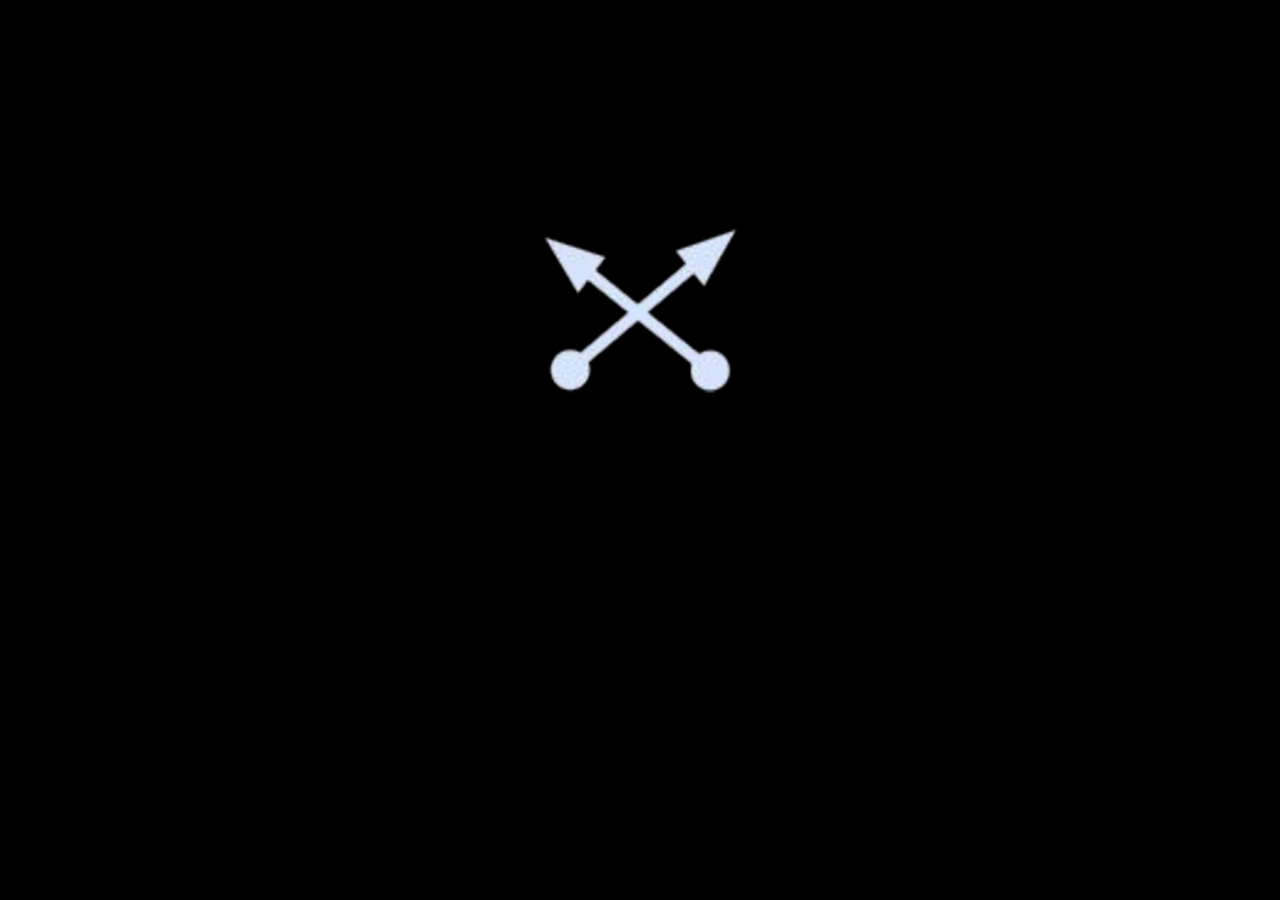
==== commit a3bed963: "Add files via upload" ====
--- a/index.html
+++ b/index.html
@@ -1,1992 +1,25 @@
-<!DOCTYPE html>
-<html lang="en">
+<!doctype html>
+<html>
 <head>
 <meta charset="UTF-8">
-<meta name="viewport" content="width=device-width, initial-scale=1.0">
-<title>Tactic-UX — Web Projects</title>
-<meta name="description" content="Web applications and interactive tools designed and built by Tactic-UX — a UX design, project management, and strategy consultancy.">
-<meta name="robots" content="index, follow">
-<link rel="canonical" href="https://tactic-ux.com/">
+<title>tactic-ux</title>
+<style type="text/css">
+body {
+    background-color: #000000;
+}
+.s1 img {
+    margin-left: auto;
+    margin-right: auto;
+    display: block;
+    margin-top: 200px;
+    bottom: auto;
+    margin-bottom: 200px;
+}
+</style>
+</head>
 
-<!-- Open Graph -->
-<meta property="og:type" content="website">
-<meta property="og:site_name" content="Tactic-UX">
-<meta property="og:title" content="Tactic-UX — Web Projects">
-<meta property="og:description" content="Web applications and interactive tools designed and built by Tactic-UX.">
-<meta property="og:url" content="https://tactic-ux.com/">
-<!-- Replace with a real 1200x630 image once final content/branding is set -->
-<meta property="og:image" content="https://tactic-ux.com/assets/og-image.jpg">
-
-<!-- Twitter -->
-<meta name="twitter:card" content="summary_large_image">
-<meta name="twitter:title" content="Tactic-UX — Web Projects">
-<meta name="twitter:description" content="Web applications and interactive tools designed and built by Tactic-UX.">
-<meta name="twitter:image" content="https://tactic-ux.com/assets/og-image.jpg">
-
-<link rel="preconnect" href="https://fonts.googleapis.com">
-<link rel="preconnect" href="https://fonts.gstatic.com" crossorigin>
-<link href="https://fonts.googleapis.com/css2?family=Space+Grotesk:wght@500;600;700&family=Inter:wght@400;500;600&family=IBM+Plex+Mono:wght@400;500&display=swap" rel="stylesheet">
-<link rel="stylesheet" href="assets/styles.css">
-</head>
-<body>
-
-<header class="site-header">
-  <div class="header-inner">
-    <a class="logo" href="index.html" aria-label="Tactic-UX home">
-      <span class="logo-mark">
-        <svg width="16" height="16" viewBox="0 0 16 16" fill="none" xmlns="http://www.w3.org/2000/svg">
-          <line x1="2" y1="4" x2="14" y2="12" stroke="#FAFAF9" stroke-width="1.6"/>
-          <line x1="14" y1="4" x2="2" y2="12" stroke="#FAFAF9" stroke-width="1.6"/>
-          <circle cx="8" cy="8" r="1.4" fill="#3654FF"/>
-        </svg>
-      </span>
-      <span class="logo-word">Tactic-UX<span>tactic-ux.com</span></span>
-    </a>
-
-    <button class="nav-toggle" aria-label="Toggle navigation" aria-expanded="false" aria-controls="site-nav">
-      <svg viewBox="0 0 18 18" fill="none" xmlns="http://www.w3.org/2000/svg">
-        <line x1="1" y1="4" x2="17" y2="4" stroke="#12130F" stroke-width="1.6" stroke-linecap="round"/>
-        <line x1="1" y1="9" x2="17" y2="9" stroke="#12130F" stroke-width="1.6" stroke-linecap="round"/>
-        <line x1="1" y1="14" x2="17" y2="14" stroke="#12130F" stroke-width="1.6" stroke-linecap="round"/>
-      </svg>
-    </button>
-
-    <nav class="site-nav" id="site-nav" aria-label="Primary">
-      <a class="nav-link is-active" href="index.html">Web Projects</a>
-      <a class="nav-link" href="community.html">Community &amp; Non-Profits</a>
-      <a class="nav-link" href="development.html">Development</a>
-      <a class="nav-link" href="experimental.html">Experimental &amp; Art</a>
-      <a class="nav-link" href="contact.html">Contact</a>
-      <a class="nav-github" href="https://github.com/" target="_blank" rel="noopener" aria-label="View on GitHub">
-        <svg width="17" height="17" viewBox="0 0 16 16" fill="currentColor"><path d="M8 0C3.58 0 0 3.58 0 8c0 3.54 2.29 6.53 5.47 7.59.4.07.55-.17.55-.38 0-.19-.01-.82-.01-1.49-2.01.37-2.53-.49-2.69-.94-.09-.23-.48-.94-.82-1.13-.28-.15-.68-.52-.01-.53.63-.01 1.08.58 1.23.82.72 1.21 1.87.87 2.33.66.07-.52.28-.87.51-1.07-1.78-.2-3.64-.89-3.64-3.95 0-.87.31-1.59.82-2.15-.08-.2-.36-1.02.08-2.12 0 0 .67-.21 2.2.82.64-.18 1.32-.27 2-.27.68 0 1.36.09 2 .27 1.53-1.04 2.2-.82 2.2-.82.44 1.1.16 1.92.08 2.12.51.56.82 1.27.82 2.15 0 3.07-1.87 3.75-3.65 3.95.29.25.54.73.54 1.48 0 1.07-.01 1.93-.01 2.2 0 .21.15.46.55.38A8.01 8.01 0 0 0 16 8c0-4.42-3.58-8-8-8Z"/></svg>
-      </a>
-    </nav>
-  </div>
-</header>
-
-<main>
-  <section class="index-intro">
-    <p class="eyebrow">tactic-ux.com — Web Projects</p>
-    <h1>Web design and development, shipped as working software.</h1>
-    <p class="intro-copy"><p>I&rsquo;m J.F. Culhane and this is a site for my consultancy that specializes in UX, Information Architecture, Strategy and IT Project Management. I have worked on the forefront of digital technology over the last 15+ years creating solutions and prototypes for digital content systems and social networks.</p> <p>My domain concentrations are prototyping, digital content, and community development. I have worked with both B2B and B2C audiences and have managed large projects for Aon plc, Comcast, MSN, AOL, Scholastic, and PBS. I have also developed community, art gallery, and non-profit based projects that operate on a limited budget.</p><p>This site contains examples that I have used to better define projects in the past.</p><p><strong>Innovative Firsts Ahead of the Curve:</strong> I worked with Newline Features on some of the first film trailers they put on the internet (1998), developed the first physicians&rsquo; channel for AOL (1998), helped create a neighborhood wireless network (1999), developed the first internet portal for all of Comcast&rsquo;s Ad Sales (2005) and built the first statewide children&rsquo;s environmental network website in the U.S. (2018).</p>
-  </section>
-
-  <div class="accordion" id="accordion">
-
-    <div class="accordion-item is-open" data-index="01" id="project-01">
-      <button class="accordion-trigger" aria-expanded="true" aria-controls="panel-01" id="trigger-01">
-        <span class="item-index">01</span>
-        <span class="item-thumb" aria-hidden="true">
-          <svg viewBox="0 0 56 56" xmlns="http://www.w3.org/2000/svg">
-            <rect width="56" height="56" fill="#F1F1EF"/>
-            <g stroke="#12130F" stroke-width="2" stroke-linecap="round">
-              <line x1="8" y1="28" x2="8" y2="20"/>
-              <line x1="14" y1="28" x2="14" y2="12"/>
-              <line x1="20" y1="28" x2="20" y2="34"/>
-              <line x1="26" y1="28" x2="26" y2="16"/>
-              <line x1="32" y1="28" x2="32" y2="38"/>
-              <line x1="38" y1="28" x2="38" y2="18"/>
-              <line x1="44" y1="28" x2="44" y2="32"/>
-              <line x1="50" y1="28" x2="50" y2="22"/>
-            </g>
-            <line x1="0" y1="28" x2="56" y2="28" stroke="#3654FF" stroke-width="0.8" opacity="0.6"/>
-          </svg>
-        </span>
-        <span class="item-titles">
-          <h2 class="item-title">Multi Sites</h2>
-          <span class="item-meta">Media management &amp; player — PHP · MySQL</span>
-        </span>
-        <span class="status-pill live">Live</span>
-        <span class="toggle-icon" aria-hidden="true"></span>
-      </button>
-      <div class="accordion-panel">
-        <div class="panel-inner-wrap">
-          <div class="panel-inner" id="panel-01" role="region" aria-labelledby="trigger-01">
-            <div class="panel-media">
-              <div class="media-frame">
-                <svg viewBox="0 0 400 300" xmlns="http://www.w3.org/2000/svg">
-                  <rect width="400" height="300" fill="#F1F1EF"/>
-                  <g stroke="#12130F" stroke-width="3" stroke-linecap="round">
-                    <line x1="40" y1="150" x2="40" y2="120"/>
-                    <line x1="60" y1="150" x2="60" y2="90"/>
-                    <line x1="80" y1="150" x2="80" y2="170"/>
-                    <line x1="100" y1="150" x2="100" y2="60"/>
-                    <line x1="120" y1="150" x2="120" y2="200"/>
-                    <line x1="140" y1="150" x2="140" y2="110"/>
-                    <line x1="160" y1="150" x2="160" y2="180"/>
-                    <line x1="180" y1="150" x2="180" y2="70"/>
-                    <line x1="200" y1="150" x2="200" y2="220"/>
-                    <line x1="220" y1="150" x2="220" y2="95"/>
-                    <line x1="240" y1="150" x2="240" y2="160"/>
-                    <line x1="260" y1="150" x2="260" y2="55"/>
-                    <line x1="280" y1="150" x2="280" y2="190"/>
-                    <line x1="300" y1="150" x2="300" y2="115"/>
-                    <line x1="320" y1="150" x2="320" y2="175"/>
-                    <line x1="340" y1="150" x2="340" y2="80"/>
-                    <line x1="360" y1="150" x2="360" y2="130"/>
-                  </g>
-                  <line x1="0" y1="150" x2="400" y2="150" stroke="#3654FF" stroke-width="1" opacity="0.6"/>
-                </svg>
-              </div>
-              <p class="media-caption">Fig. 01 — dual-player waveform view with crossfade point marked</p>
-            </div>
-            <div class="panel-body">
-              <dl class="field-list">
-                <dt>Type</dt><dd>Web application</dd>
-                <dt>Stack</dt><dd>PHP, MySQL</dd>
-              </dl>
-              <p>A personal media library that grew into a full multi-tab application: sortable browsing, media popups, file uploads, and CSV import/export for managing large batches of records at once. Two purpose-built AV players sit on top, one with crossfading between tracks and one built for slideshow playback.</p>
-              <div class="link-row">
-                <a class="repo-link" href="#" target="_blank" rel="noopener">
-                  <svg viewBox="0 0 16 16" fill="currentColor"><path d="M8 0C3.58 0 0 3.58 0 8c0 3.54 2.29 6.53 5.47 7.59.4.07.55-.17.55-.38 0-.19-.01-.82-.01-1.49-2.01.37-2.53-.49-2.69-.94-.09-.23-.48-.94-.82-1.13-.28-.15-.68-.52-.01-.53.63-.01 1.08.58 1.23.82.72 1.21 1.87.87 2.33.66.07-.52.28-.87.51-1.07-1.78-.2-3.64-.89-3.64-3.95 0-.87.31-1.59.82-2.15-.08-.2-.36-1.02.08-2.12 0 0 .67-.21 2.2.82.64-.18 1.32-.27 2-.27.68 0 1.36.09 2 .27 1.53-1.04 2.2-.82 2.2-.82.44 1.1.16 1.92.08 2.12.51.56.82 1.27.82 2.15 0 3.07-1.87 3.75-3.65 3.95.29.25.54.73.54 1.48 0 1.07-.01 1.93-.01 2.2 0 .21.15.46.55.38A8.01 8.01 0 0 0 16 8c0-4.42-3.58-8-8-8Z"/></svg>
-                  View repo
-                </a>
-              </div>
-              <ul class="tag-list">
-                <li>Media library</li>
-                <li>CSV import/export</li>
-                <li>Custom AV players</li>
-              </ul>
-            </div>
-
-            <div class="panel-gallery">
-              <p class="panel-gallery-label">IA &amp; UX Documentation</p>
-              <ul class="ia-gallery">
-
-                <li class="ia-gallery-item">
-                  <button class="ia-gallery-trigger" aria-label="View larger: Sitemap — primary navigation hierarchy">
-                    <svg viewBox="0 0 300 225" xmlns="http://www.w3.org/2000/svg">
-                      <rect width="300" height="225" fill="#F1F1EF"/>
-                      <g fill="none" stroke="#12130F" stroke-width="1.4">
-                        <rect x="126" y="24" width="48" height="24" rx="3"/>
-                        <rect x="40" y="96" width="48" height="24" rx="3"/>
-                        <rect x="126" y="96" width="48" height="24" rx="3"/>
-                        <rect x="212" y="96" width="48" height="24" rx="3"/>
-                        <rect x="88" y="168" width="42" height="24" rx="3"/>
-                        <rect x="170" y="168" width="42" height="24" rx="3"/>
-                      </g>
-                      <g stroke="#3654FF" stroke-width="1">
-                        <line x1="150" y1="48" x2="150" y2="72"/>
-                        <line x1="64" y1="72" x2="236" y2="72"/>
-                        <line x1="64" y1="72" x2="64" y2="96"/>
-                        <line x1="150" y1="72" x2="150" y2="96"/>
-                        <line x1="236" y1="72" x2="236" y2="96"/>
-                        <line x1="150" y1="120" x2="150" y2="144"/>
-                        <line x1="109" y1="144" x2="191" y2="144"/>
-                        <line x1="109" y1="144" x2="109" y2="168"/>
-                        <line x1="191" y1="144" x2="191" y2="168"/>
-                      </g>
-                    </svg>
-                  </button>
-                  <p class="ia-gallery-caption">Sitemap — primary navigation hierarchy</p>
-                  <template class="ia-gallery-full">
-                    <svg viewBox="0 0 300 225" xmlns="http://www.w3.org/2000/svg">
-                      <rect width="300" height="225" fill="#F1F1EF"/>
-                      <g fill="none" stroke="#12130F" stroke-width="1.2">
-                        <rect x="126" y="24" width="48" height="24" rx="3"/>
-                        <rect x="40" y="96" width="48" height="24" rx="3"/>
-                        <rect x="126" y="96" width="48" height="24" rx="3"/>
-                        <rect x="212" y="96" width="48" height="24" rx="3"/>
-                        <rect x="88" y="168" width="42" height="24" rx="3"/>
-                        <rect x="170" y="168" width="42" height="24" rx="3"/>
-                      </g>
-                      <g stroke="#3654FF" stroke-width="0.8">
-                        <line x1="150" y1="48" x2="150" y2="72"/>
-                        <line x1="64" y1="72" x2="236" y2="72"/>
-                        <line x1="64" y1="72" x2="64" y2="96"/>
-                        <line x1="150" y1="72" x2="150" y2="96"/>
-                        <line x1="236" y1="72" x2="236" y2="96"/>
-                        <line x1="150" y1="120" x2="150" y2="144"/>
-                        <line x1="109" y1="144" x2="191" y2="144"/>
-                        <line x1="109" y1="144" x2="109" y2="168"/>
-                        <line x1="191" y1="144" x2="191" y2="168"/>
-                      </g>
-                    </svg>
-                  </template>
-                </li>
-
-                <li class="ia-gallery-item">
-                  <button class="ia-gallery-trigger" aria-label="View larger: Low-fidelity wireframe — homepage layout">
-                    <svg viewBox="0 0 300 225" xmlns="http://www.w3.org/2000/svg">
-                      <rect width="300" height="225" fill="#F1F1EF"/>
-                      <g fill="none" stroke="#12130F" stroke-width="1.4">
-                        <rect x="20" y="18" width="260" height="26"/>
-                        <rect x="20" y="56" width="160" height="90"/>
-                        <rect x="192" y="56" width="88" height="42"/>
-                        <rect x="192" y="104" width="88" height="42"/>
-                        <rect x="20" y="158" width="80" height="16"/>
-                        <rect x="110" y="158" width="80" height="16"/>
-                        <rect x="200" y="158" width="80" height="16"/>
-                      </g>
-                      <circle cx="34" cy="31" r="5" fill="#3654FF"/>
-                    </svg>
-                  </button>
-                  <p class="ia-gallery-caption">Low-fidelity wireframe — homepage layout</p>
-                  <template class="ia-gallery-full">
-                    <svg viewBox="0 0 300 225" xmlns="http://www.w3.org/2000/svg">
-                      <rect width="300" height="225" fill="#F1F1EF"/>
-                      <g fill="none" stroke="#12130F" stroke-width="1.1">
-                        <rect x="20" y="18" width="260" height="26"/>
-                        <rect x="20" y="56" width="160" height="90"/>
-                        <rect x="192" y="56" width="88" height="42"/>
-                        <rect x="192" y="104" width="88" height="42"/>
-                        <rect x="20" y="158" width="80" height="16"/>
-                        <rect x="110" y="158" width="80" height="16"/>
-                        <rect x="200" y="158" width="80" height="16"/>
-                      </g>
-                      <circle cx="34" cy="31" r="5" fill="#3654FF"/>
-                    </svg>
-                  </template>
-                </li>
-
-                <li class="ia-gallery-item">
-                  <button class="ia-gallery-trigger" aria-label="View larger: User flow — library import path">
-                    <svg viewBox="0 0 300 225" xmlns="http://www.w3.org/2000/svg">
-                      <rect width="300" height="225" fill="#F1F1EF"/>
-                      <g fill="none" stroke="#12130F" stroke-width="1.4">
-                        <circle cx="40" cy="112" r="16"/>
-                        <rect x="96" y="48" width="60" height="28" rx="4"/>
-                        <rect x="96" y="140" width="60" height="28" rx="4"/>
-                        <rect x="196" y="96" width="70" height="32" rx="16"/>
-                      </g>
-                      <g stroke="#3654FF" stroke-width="1.2" marker-end="none">
-                        <line x1="56" y1="104" x2="94" y2="66"/>
-                        <line x1="56" y1="120" x2="94" y2="154"/>
-                        <line x1="156" y1="62" x2="198" y2="102"/>
-                        <line x1="156" y1="154" x2="198" y2="118"/>
-                      </g>
-                    </svg>
-                  </button>
-                  <p class="ia-gallery-caption">User flow — library import path</p>
-                  <template class="ia-gallery-full">
-                    <svg viewBox="0 0 300 225" xmlns="http://www.w3.org/2000/svg">
-                      <rect width="300" height="225" fill="#F1F1EF"/>
-                      <g fill="none" stroke="#12130F" stroke-width="1.1">
-                        <circle cx="40" cy="112" r="16"/>
-                        <rect x="96" y="48" width="60" height="28" rx="4"/>
-                        <rect x="96" y="140" width="60" height="28" rx="4"/>
-                        <rect x="196" y="96" width="70" height="32" rx="16"/>
-                      </g>
-                      <g stroke="#3654FF" stroke-width="0.9">
-                        <line x1="56" y1="104" x2="94" y2="66"/>
-                        <line x1="56" y1="120" x2="94" y2="154"/>
-                        <line x1="156" y1="62" x2="198" y2="102"/>
-                        <line x1="156" y1="154" x2="198" y2="118"/>
-                      </g>
-                    </svg>
-                  </template>
-                </li>
-
-                <li class="ia-gallery-item">
-                  <button class="ia-gallery-trigger" aria-label="View larger: Card sort clusters — content grouping">
-                    <svg viewBox="0 0 300 225" xmlns="http://www.w3.org/2000/svg">
-                      <rect width="300" height="225" fill="#F1F1EF"/>
-                      <g fill="none" stroke="#12130F" stroke-width="1.3">
-                        <rect x="30" y="30" width="46" height="30" rx="3"/>
-                        <rect x="30" y="70" width="46" height="30" rx="3"/>
-                        <rect x="128" y="30" width="46" height="30" rx="3"/>
-                        <rect x="128" y="70" width="46" height="30" rx="3"/>
-                        <rect x="128" y="110" width="46" height="30" rx="3"/>
-                        <rect x="226" y="50" width="46" height="30" rx="3"/>
-                        <rect x="226" y="90" width="46" height="30" rx="3"/>
-                      </g>
-                      <g fill="#3654FF" opacity="0.5">
-                        <rect x="24" y="18" width="58" height="94" rx="6" fill="none" stroke="#3654FF" stroke-width="1"/>
-                        <rect x="122" y="18" width="58" height="134" rx="6" fill="none" stroke="#3654FF" stroke-width="1"/>
-                        <rect x="220" y="38" width="58" height="94" rx="6" fill="none" stroke="#3654FF" stroke-width="1"/>
-                      </g>
-                    </svg>
-                  </button>
-                  <p class="ia-gallery-caption">Card sort clusters — content grouping</p>
-                  <template class="ia-gallery-full">
-                    <svg viewBox="0 0 300 225" xmlns="http://www.w3.org/2000/svg">
-                      <rect width="300" height="225" fill="#F1F1EF"/>
-                      <g fill="none" stroke="#12130F" stroke-width="1.1">
-                        <rect x="30" y="30" width="46" height="30" rx="3"/>
-                        <rect x="30" y="70" width="46" height="30" rx="3"/>
-                        <rect x="128" y="30" width="46" height="30" rx="3"/>
-                        <rect x="128" y="70" width="46" height="30" rx="3"/>
-                        <rect x="128" y="110" width="46" height="30" rx="3"/>
-                        <rect x="226" y="50" width="46" height="30" rx="3"/>
-                        <rect x="226" y="90" width="46" height="30" rx="3"/>
-                      </g>
-                      <g fill="none" stroke="#3654FF" stroke-width="0.9">
-                        <rect x="24" y="18" width="58" height="94" rx="6"/>
-                        <rect x="122" y="18" width="58" height="134" rx="6"/>
-                        <rect x="220" y="38" width="58" height="94" rx="6"/>
-                      </g>
-                    </svg>
-                  </template>
-                </li>
-
-                <li class="ia-gallery-item">
-                  <button class="ia-gallery-trigger" aria-label="View larger: Content hierarchy — hub and spoke model">
-                    <svg viewBox="0 0 300 225" xmlns="http://www.w3.org/2000/svg">
-                      <rect width="300" height="225" fill="#F1F1EF"/>
-                      <g stroke="#3654FF" stroke-width="1">
-                        <line x1="150" y1="112" x2="60" y2="50"/>
-                        <line x1="150" y1="112" x2="240" y2="50"/>
-                        <line x1="150" y1="112" x2="50" y2="150"/>
-                        <line x1="150" y1="112" x2="150" y2="190"/>
-                        <line x1="150" y1="112" x2="250" y2="150"/>
-                      </g>
-                      <g fill="none" stroke="#12130F" stroke-width="1.4">
-                        <circle cx="150" cy="112" r="20"/>
-                        <circle cx="60" cy="50" r="12"/>
-                        <circle cx="240" cy="50" r="12"/>
-                        <circle cx="50" cy="150" r="12"/>
-                        <circle cx="150" cy="190" r="12"/>
-                        <circle cx="250" cy="150" r="12"/>
-                      </g>
-                    </svg>
-                  </button>
-                  <p class="ia-gallery-caption">Content hierarchy — hub and spoke model</p>
-                  <template class="ia-gallery-full">
-                    <svg viewBox="0 0 300 225" xmlns="http://www.w3.org/2000/svg">
-                      <rect width="300" height="225" fill="#F1F1EF"/>
-                      <g stroke="#3654FF" stroke-width="0.8">
-                        <line x1="150" y1="112" x2="60" y2="50"/>
-                        <line x1="150" y1="112" x2="240" y2="50"/>
-                        <line x1="150" y1="112" x2="50" y2="150"/>
-                        <line x1="150" y1="112" x2="150" y2="190"/>
-                        <line x1="150" y1="112" x2="250" y2="150"/>
-                      </g>
-                      <g fill="none" stroke="#12130F" stroke-width="1.1">
-                        <circle cx="150" cy="112" r="20"/>
-                        <circle cx="60" cy="50" r="12"/>
-                        <circle cx="240" cy="50" r="12"/>
-                        <circle cx="50" cy="150" r="12"/>
-                        <circle cx="150" cy="190" r="12"/>
-                        <circle cx="250" cy="150" r="12"/>
-                      </g>
-                    </svg>
-                  </template>
-                </li>
-
-                <li class="ia-gallery-item">
-                  <button class="ia-gallery-trigger" aria-label="View larger: Annotated wireframe — interaction callouts">
-                    <svg viewBox="0 0 300 225" xmlns="http://www.w3.org/2000/svg">
-                      <rect width="300" height="225" fill="#F1F1EF"/>
-                      <g fill="none" stroke="#12130F" stroke-width="1.4">
-                        <rect x="24" y="24" width="252" height="177" rx="4"/>
-                        <line x1="24" y1="60" x2="276" y2="60"/>
-                        <rect x="40" y="76" width="80" height="80" rx="3"/>
-                        <rect x="132" y="76" width="124" height="30" rx="3"/>
-                        <rect x="132" y="118" width="124" height="30" rx="3"/>
-                      </g>
-                      <g stroke="#3654FF" stroke-width="1">
-                        <circle cx="120" cy="76" r="5" fill="#3654FF"/>
-                        <line x1="125" y1="76" x2="150" y2="40"/>
-                        <circle cx="256" cy="118" r="5" fill="#3654FF"/>
-                        <line x1="256" y1="123" x2="240" y2="170"/>
-                      </g>
-                    </svg>
-                  </button>
-                  <p class="ia-gallery-caption">Annotated wireframe — interaction callouts</p>
-                  <template class="ia-gallery-full">
-                    <svg viewBox="0 0 300 225" xmlns="http://www.w3.org/2000/svg">
-                      <rect width="300" height="225" fill="#F1F1EF"/>
-                      <g fill="none" stroke="#12130F" stroke-width="1.1">
-                        <rect x="24" y="24" width="252" height="177" rx="4"/>
-                        <line x1="24" y1="60" x2="276" y2="60"/>
-                        <rect x="40" y="76" width="80" height="80" rx="3"/>
-                        <rect x="132" y="76" width="124" height="30" rx="3"/>
-                        <rect x="132" y="118" width="124" height="30" rx="3"/>
-                      </g>
-                      <g stroke="#3654FF" stroke-width="0.8">
-                        <circle cx="120" cy="76" r="5" fill="#3654FF"/>
-                        <line x1="125" y1="76" x2="150" y2="40"/>
-                        <circle cx="256" cy="118" r="5" fill="#3654FF"/>
-                        <line x1="256" y1="123" x2="240" y2="170"/>
-                      </g>
-                    </svg>
-                  </template>
-                </li>
-
-              </ul>
-            </div>
-          </div>
-        </div>
-      </div>
-    </div>
-
-  </div>  
-    
-  <div class="accordion" id="accordion">
-
-    <div class="accordion-item is-closed" data-index="02" id="project-02">
-      <button class="accordion-trigger" aria-expanded="true" aria-controls="panel-01" id="trigger-01">
-        <span class="item-index">01</span>
-        <span class="item-thumb" aria-hidden="true">
-          <svg viewBox="0 0 56 56" xmlns="http://www.w3.org/2000/svg">
-            <rect width="56" height="56" fill="#F1F1EF"/>
-            <g stroke="#12130F" stroke-width="2" stroke-linecap="round">
-              <line x1="8" y1="28" x2="8" y2="20"/>
-              <line x1="14" y1="28" x2="14" y2="12"/>
-              <line x1="20" y1="28" x2="20" y2="34"/>
-              <line x1="26" y1="28" x2="26" y2="16"/>
-              <line x1="32" y1="28" x2="32" y2="38"/>
-              <line x1="38" y1="28" x2="38" y2="18"/>
-              <line x1="44" y1="28" x2="44" y2="32"/>
-              <line x1="50" y1="28" x2="50" y2="22"/>
-            </g>
-            <line x1="0" y1="28" x2="56" y2="28" stroke="#3654FF" stroke-width="0.8" opacity="0.6"/>
-          </svg>
-        </span>
-        <span class="item-titles">
-          <h2 class="item-title">Production</h2>
-          <span class="item-meta">Media management &amp; player — PHP · MySQL</span>
-        </span>
-        <span class="status-pill live">Live</span>
-        <span class="toggle-icon" aria-hidden="true"></span>
-      </button>
-      <div class="accordion-panel">
-        <div class="panel-inner-wrap">
-          <div class="panel-inner" id="panel-01" role="region" aria-labelledby="trigger-01">
-            <div class="panel-media">
-              <div class="media-frame">
-                <svg viewBox="0 0 400 300" xmlns="/images/prod-aon-master.svg"><img src="/images/prod-aon-master.svg" alt=""/>
-                  <rect width="400" height="300" fill="#F1F1EF"/>
-                  <g stroke="#12130F" stroke-width="3" stroke-linecap="round">
-                    <line x1="40" y1="150" x2="40" y2="120"/>
-                    <line x1="60" y1="150" x2="60" y2="90"/>
-                    <line x1="80" y1="150" x2="80" y2="170"/>
-                    <line x1="100" y1="150" x2="100" y2="60"/>
-                    <line x1="120" y1="150" x2="120" y2="200"/>
-                    <line x1="140" y1="150" x2="140" y2="110"/>
-                    <line x1="160" y1="150" x2="160" y2="180"/>
-                    <line x1="180" y1="150" x2="180" y2="70"/>
-                    <line x1="200" y1="150" x2="200" y2="220"/>
-                    <line x1="220" y1="150" x2="220" y2="95"/>
-                    <line x1="240" y1="150" x2="240" y2="160"/>
-                    <line x1="260" y1="150" x2="260" y2="55"/>
-                    <line x1="280" y1="150" x2="280" y2="190"/>
-                    <line x1="300" y1="150" x2="300" y2="115"/>
-                    <line x1="320" y1="150" x2="320" y2="175"/>
-                    <line x1="340" y1="150" x2="340" y2="80"/>
-                    <line x1="360" y1="150" x2="360" y2="130"/>
-                  </g>
-                  <line x1="0" y1="150" x2="400" y2="150" stroke="#3654FF" stroke-width="1" opacity="0.6"/>
-                </svg>
-              </div>
-              <p class="media-caption">Fig. 01 — dual-player waveform view with crossfade point marked</p>
-            </div>
-            <div class="panel-body">
-              <dl class="field-list">
-                <dt>Type</dt><dd>Web application</dd>
-                <dt>Stack</dt><dd>PHP, MySQL</dd>
-              </dl>
-              <p>A personal media library that grew into a full multi-tab application: sortable browsing, media popups, file uploads, and CSV import/export for managing large batches of records at once. Two purpose-built AV players sit on top, one with crossfading between tracks and one built for slideshow playback.</p>
-              <div class="link-row">
-                <a class="repo-link" href="#" target="_blank" rel="noopener">
-                  <svg viewBox="0 0 16 16" fill="currentColor"><path d="M8 0C3.58 0 0 3.58 0 8c0 3.54 2.29 6.53 5.47 7.59.4.07.55-.17.55-.38 0-.19-.01-.82-.01-1.49-2.01.37-2.53-.49-2.69-.94-.09-.23-.48-.94-.82-1.13-.28-.15-.68-.52-.01-.53.63-.01 1.08.58 1.23.82.72 1.21 1.87.87 2.33.66.07-.52.28-.87.51-1.07-1.78-.2-3.64-.89-3.64-3.95 0-.87.31-1.59.82-2.15-.08-.2-.36-1.02.08-2.12 0 0 .67-.21 2.2.82.64-.18 1.32-.27 2-.27.68 0 1.36.09 2 .27 1.53-1.04 2.2-.82 2.2-.82.44 1.1.16 1.92.08 2.12.51.56.82 1.27.82 2.15 0 3.07-1.87 3.75-3.65 3.95.29.25.54.73.54 1.48 0 1.07-.01 1.93-.01 2.2 0 .21.15.46.55.38A8.01 8.01 0 0 0 16 8c0-4.42-3.58-8-8-8Z"/></svg>
-                  View repo
-                </a>
-              </div>
-              <ul class="tag-list">
-                <li>Media library</li>
-                <li>CSV import/export</li>
-                <li>Custom AV players</li>
-              </ul>
-            </div>
-
-            <div class="panel-gallery">
-              <p class="panel-gallery-label">IA &amp; UX Documentation</p>
-              <ul class="ia-gallery">
-
-                <li class="ia-gallery-item">
-                  <button class="ia-gallery-trigger" aria-label="View larger: Sitemap — primary navigation hierarchy">
-                    <svg viewBox="0 0 300 225" xmlns="ximages/prod-aon-master.svg?v=2">
-                      <rect width="300" height="225" fill="#F1F1EF"/>
-                      <g fill="none" stroke="#12130F" stroke-width="1.4">
-                        <rect x="126" y="24" width="48" height="24" rx="3"/>
-                        <rect x="40" y="96" width="48" height="24" rx="3"/>
-                        <rect x="126" y="96" width="48" height="24" rx="3"/>
-                        <rect x="212" y="96" width="48" height="24" rx="3"/>
-                        <rect x="88" y="168" width="42" height="24" rx="3"/>
-                        <rect x="170" y="168" width="42" height="24" rx="3"/>
-                      </g>
-                      <g stroke="#3654FF" stroke-width="1">
-                        <line x1="150" y1="48" x2="150" y2="72"/>
-                        <line x1="64" y1="72" x2="236" y2="72"/>
-                        <line x1="64" y1="72" x2="64" y2="96"/>
-                        <line x1="150" y1="72" x2="150" y2="96"/>
-                        <line x1="236" y1="72" x2="236" y2="96"/>
-                        <line x1="150" y1="120" x2="150" y2="144"/>
-                        <line x1="109" y1="144" x2="191" y2="144"/>
-                        <line x1="109" y1="144" x2="109" y2="168"/>
-                        <line x1="191" y1="144" x2="191" y2="168"/>
-                      </g>
-                    </svg>
-                  </button>
-                  <p class="ia-gallery-caption">Sitemap — primary navigation hierarchy</p>
-                  <template class="ia-gallery-full">
-                    <svg viewBox="0 0 300 225" xmlns="http://www.w3.org/2000/svg">
-                      <rect width="300" height="225" fill="#F1F1EF"/>
-                      <g fill="none" stroke="#12130F" stroke-width="1.2">
-                        <rect x="126" y="24" width="48" height="24" rx="3"/>
-                        <rect x="40" y="96" width="48" height="24" rx="3"/>
-                        <rect x="126" y="96" width="48" height="24" rx="3"/>
-                        <rect x="212" y="96" width="48" height="24" rx="3"/>
-                        <rect x="88" y="168" width="42" height="24" rx="3"/>
-                        <rect x="170" y="168" width="42" height="24" rx="3"/>
-                      </g>
-                      <g stroke="#3654FF" stroke-width="0.8">
-                        <line x1="150" y1="48" x2="150" y2="72"/>
-                        <line x1="64" y1="72" x2="236" y2="72"/>
-                        <line x1="64" y1="72" x2="64" y2="96"/>
-                        <line x1="150" y1="72" x2="150" y2="96"/>
-                        <line x1="236" y1="72" x2="236" y2="96"/>
-                        <line x1="150" y1="120" x2="150" y2="144"/>
-                        <line x1="109" y1="144" x2="191" y2="144"/>
-                        <line x1="109" y1="144" x2="109" y2="168"/>
-                        <line x1="191" y1="144" x2="191" y2="168"/>
-                      </g>
-                    </svg>
-                  </template>
-                </li>
-
-                <li class="ia-gallery-item">
-                  <button class="ia-gallery-trigger" aria-label="View larger: Low-fidelity wireframe — homepage layout">
-                    <svg viewBox="0 0 300 225" xmlns="http://www.w3.org/2000/svg">
-                      <rect width="300" height="225" fill="#F1F1EF"/>
-                      <g fill="none" stroke="#12130F" stroke-width="1.4">
-                        <rect x="20" y="18" width="260" height="26"/>
-                        <rect x="20" y="56" width="160" height="90"/>
-                        <rect x="192" y="56" width="88" height="42"/>
-                        <rect x="192" y="104" width="88" height="42"/>
-                        <rect x="20" y="158" width="80" height="16"/>
-                        <rect x="110" y="158" width="80" height="16"/>
-                        <rect x="200" y="158" width="80" height="16"/>
-                      </g>
-                      <circle cx="34" cy="31" r="5" fill="#3654FF"/>
-                    </svg>
-                  </button>
-                  <p class="ia-gallery-caption">Low-fidelity wireframe — homepage layout</p>
-                  <template class="ia-gallery-full">
-                    <svg viewBox="0 0 300 225" xmlns="http://www.w3.org/2000/svg">
-                      <rect width="300" height="225" fill="#F1F1EF"/>
-                      <g fill="none" stroke="#12130F" stroke-width="1.1">
-                        <rect x="20" y="18" width="260" height="26"/>
-                        <rect x="20" y="56" width="160" height="90"/>
-                        <rect x="192" y="56" width="88" height="42"/>
-                        <rect x="192" y="104" width="88" height="42"/>
-                        <rect x="20" y="158" width="80" height="16"/>
-                        <rect x="110" y="158" width="80" height="16"/>
-                        <rect x="200" y="158" width="80" height="16"/>
-                      </g>
-                      <circle cx="34" cy="31" r="5" fill="#3654FF"/>
-                    </svg>
-                  </template>
-                </li>
-
-                <li class="ia-gallery-item">
-                  <button class="ia-gallery-trigger" aria-label="View larger: User flow — library import path">
-                    <svg viewBox="0 0 300 225" xmlns="http://www.w3.org/2000/svg">
-                      <rect width="300" height="225" fill="#F1F1EF"/>
-                      <g fill="none" stroke="#12130F" stroke-width="1.4">
-                        <circle cx="40" cy="112" r="16"/>
-                        <rect x="96" y="48" width="60" height="28" rx="4"/>
-                        <rect x="96" y="140" width="60" height="28" rx="4"/>
-                        <rect x="196" y="96" width="70" height="32" rx="16"/>
-                      </g>
-                      <g stroke="#3654FF" stroke-width="1.2" marker-end="none">
-                        <line x1="56" y1="104" x2="94" y2="66"/>
-                        <line x1="56" y1="120" x2="94" y2="154"/>
-                        <line x1="156" y1="62" x2="198" y2="102"/>
-                        <line x1="156" y1="154" x2="198" y2="118"/>
-                      </g>
-                    </svg>
-                  </button>
-                  <p class="ia-gallery-caption">User flow — library import path</p>
-                  <template class="ia-gallery-full">
-                    <svg viewBox="0 0 300 225" xmlns="http://www.w3.org/2000/svg">
-                      <rect width="300" height="225" fill="#F1F1EF"/>
-                      <g fill="none" stroke="#12130F" stroke-width="1.1">
-                        <circle cx="40" cy="112" r="16"/>
-                        <rect x="96" y="48" width="60" height="28" rx="4"/>
-                        <rect x="96" y="140" width="60" height="28" rx="4"/>
-                        <rect x="196" y="96" width="70" height="32" rx="16"/>
-                      </g>
-                      <g stroke="#3654FF" stroke-width="0.9">
-                        <line x1="56" y1="104" x2="94" y2="66"/>
-                        <line x1="56" y1="120" x2="94" y2="154"/>
-                        <line x1="156" y1="62" x2="198" y2="102"/>
-                        <line x1="156" y1="154" x2="198" y2="118"/>
-                      </g>
-                    </svg>
-                  </template>
-                </li>
-
-                <li class="ia-gallery-item">
-                  <button class="ia-gallery-trigger" aria-label="View larger: Card sort clusters — content grouping">
-                    <svg viewBox="0 0 300 225" xmlns="http://www.w3.org/2000/svg">
-                      <rect width="300" height="225" fill="#F1F1EF"/>
-                      <g fill="none" stroke="#12130F" stroke-width="1.3">
-                        <rect x="30" y="30" width="46" height="30" rx="3"/>
-                        <rect x="30" y="70" width="46" height="30" rx="3"/>
-                        <rect x="128" y="30" width="46" height="30" rx="3"/>
-                        <rect x="128" y="70" width="46" height="30" rx="3"/>
-                        <rect x="128" y="110" width="46" height="30" rx="3"/>
-                        <rect x="226" y="50" width="46" height="30" rx="3"/>
-                        <rect x="226" y="90" width="46" height="30" rx="3"/>
-                      </g>
-                      <g fill="#3654FF" opacity="0.5">
-                        <rect x="24" y="18" width="58" height="94" rx="6" fill="none" stroke="#3654FF" stroke-width="1"/>
-                        <rect x="122" y="18" width="58" height="134" rx="6" fill="none" stroke="#3654FF" stroke-width="1"/>
-                        <rect x="220" y="38" width="58" height="94" rx="6" fill="none" stroke="#3654FF" stroke-width="1"/>
-                      </g>
-                    </svg>
-                  </button>
-                  <p class="ia-gallery-caption">Card sort clusters — content grouping</p>
-                  <template class="ia-gallery-full">
-                    <svg viewBox="0 0 300 225" xmlns="http://www.w3.org/2000/svg">
-                      <rect width="300" height="225" fill="#F1F1EF"/>
-                      <g fill="none" stroke="#12130F" stroke-width="1.1">
-                        <rect x="30" y="30" width="46" height="30" rx="3"/>
-                        <rect x="30" y="70" width="46" height="30" rx="3"/>
-                        <rect x="128" y="30" width="46" height="30" rx="3"/>
-                        <rect x="128" y="70" width="46" height="30" rx="3"/>
-                        <rect x="128" y="110" width="46" height="30" rx="3"/>
-                        <rect x="226" y="50" width="46" height="30" rx="3"/>
-                        <rect x="226" y="90" width="46" height="30" rx="3"/>
-                      </g>
-                      <g fill="none" stroke="#3654FF" stroke-width="0.9">
-                        <rect x="24" y="18" width="58" height="94" rx="6"/>
-                        <rect x="122" y="18" width="58" height="134" rx="6"/>
-                        <rect x="220" y="38" width="58" height="94" rx="6"/>
-                      </g>
-                    </svg>
-                  </template>
-                </li>
-
-                <li class="ia-gallery-item">
-                  <button class="ia-gallery-trigger" aria-label="View larger: Content hierarchy — hub and spoke model">
-                    <svg viewBox="0 0 300 225" xmlns="http://www.w3.org/2000/svg">
-                      <rect width="300" height="225" fill="#F1F1EF"/>
-                      <g stroke="#3654FF" stroke-width="1">
-                        <line x1="150" y1="112" x2="60" y2="50"/>
-                        <line x1="150" y1="112" x2="240" y2="50"/>
-                        <line x1="150" y1="112" x2="50" y2="150"/>
-                        <line x1="150" y1="112" x2="150" y2="190"/>
-                        <line x1="150" y1="112" x2="250" y2="150"/>
-                      </g>
-                      <g fill="none" stroke="#12130F" stroke-width="1.4">
-                        <circle cx="150" cy="112" r="20"/>
-                        <circle cx="60" cy="50" r="12"/>
-                        <circle cx="240" cy="50" r="12"/>
-                        <circle cx="50" cy="150" r="12"/>
-                        <circle cx="150" cy="190" r="12"/>
-                        <circle cx="250" cy="150" r="12"/>
-                      </g>
-                    </svg>
-                  </button>
-                  <p class="ia-gallery-caption">Content hierarchy — hub and spoke model</p>
-                  <template class="ia-gallery-full">
-                    <svg viewBox="0 0 300 225" xmlns="http://www.w3.org/2000/svg">
-                      <rect width="300" height="225" fill="#F1F1EF"/>
-                      <g stroke="#3654FF" stroke-width="0.8">
-                        <line x1="150" y1="112" x2="60" y2="50"/>
-                        <line x1="150" y1="112" x2="240" y2="50"/>
-                        <line x1="150" y1="112" x2="50" y2="150"/>
-                        <line x1="150" y1="112" x2="150" y2="190"/>
-                        <line x1="150" y1="112" x2="250" y2="150"/>
-                      </g>
-                      <g fill="none" stroke="#12130F" stroke-width="1.1">
-                        <circle cx="150" cy="112" r="20"/>
-                        <circle cx="60" cy="50" r="12"/>
-                        <circle cx="240" cy="50" r="12"/>
-                        <circle cx="50" cy="150" r="12"/>
-                        <circle cx="150" cy="190" r="12"/>
-                        <circle cx="250" cy="150" r="12"/>
-                      </g>
-                    </svg>
-                  </template>
-                </li>
-
-                <li class="ia-gallery-item">
-                  <button class="ia-gallery-trigger" aria-label="View larger: Annotated wireframe — interaction callouts">
-                    <svg viewBox="0 0 300 225" xmlns="http://www.w3.org/2000/svg">
-                      <rect width="300" height="225" fill="#F1F1EF"/>
-                      <g fill="none" stroke="#12130F" stroke-width="1.4">
-                        <rect x="24" y="24" width="252" height="177" rx="4"/>
-                        <line x1="24" y1="60" x2="276" y2="60"/>
-                        <rect x="40" y="76" width="80" height="80" rx="3"/>
-                        <rect x="132" y="76" width="124" height="30" rx="3"/>
-                        <rect x="132" y="118" width="124" height="30" rx="3"/>
-                      </g>
-                      <g stroke="#3654FF" stroke-width="1">
-                        <circle cx="120" cy="76" r="5" fill="#3654FF"/>
-                        <line x1="125" y1="76" x2="150" y2="40"/>
-                        <circle cx="256" cy="118" r="5" fill="#3654FF"/>
-                        <line x1="256" y1="123" x2="240" y2="170"/>
-                      </g>
-                    </svg>
-                  </button>
-                  <p class="ia-gallery-caption">Annotated wireframe — interaction callouts</p>
-                  <template class="ia-gallery-full">
-                    <svg viewBox="0 0 300 225" xmlns="http://www.w3.org/2000/svg">
-                      <rect width="300" height="225" fill="#F1F1EF"/>
-                      <g fill="none" stroke="#12130F" stroke-width="1.1">
-                        <rect x="24" y="24" width="252" height="177" rx="4"/>
-                        <line x1="24" y1="60" x2="276" y2="60"/>
-                        <rect x="40" y="76" width="80" height="80" rx="3"/>
-                        <rect x="132" y="76" width="124" height="30" rx="3"/>
-                        <rect x="132" y="118" width="124" height="30" rx="3"/>
-                      </g>
-                      <g stroke="#3654FF" stroke-width="0.8">
-                        <circle cx="120" cy="76" r="5" fill="#3654FF"/>
-                        <line x1="125" y1="76" x2="150" y2="40"/>
-                        <circle cx="256" cy="118" r="5" fill="#3654FF"/>
-                        <line x1="256" y1="123" x2="240" y2="170"/>
-                      </g>
-                    </svg>
-                  </template>
-                </li>
-
-              </ul>
-            </div>
-          </div>
-        </div>
-      </div>
-    </div>
-
-  </div>
-    
-    <div class="accordion" id="accordion">
-
-    <div class="accordion-item is-closed" data-index="03" id="project-03">
-      <button class="accordion-trigger" aria-expanded="true" aria-controls="panel-01" id="trigger-01">
-        <span class="item-index">01</span>
-        <span class="item-thumb" aria-hidden="true">
-          <svg viewBox="0 0 56 56" xmlns="http://www.w3.org/2000/svg">
-            <rect width="56" height="56" fill="#F1F1EF"/>
-            <g stroke="#12130F" stroke-width="2" stroke-linecap="round">
-              <line x1="8" y1="28" x2="8" y2="20"/>
-              <line x1="14" y1="28" x2="14" y2="12"/>
-              <line x1="20" y1="28" x2="20" y2="34"/>
-              <line x1="26" y1="28" x2="26" y2="16"/>
-              <line x1="32" y1="28" x2="32" y2="38"/>
-              <line x1="38" y1="28" x2="38" y2="18"/>
-              <line x1="44" y1="28" x2="44" y2="32"/>
-              <line x1="50" y1="28" x2="50" y2="22"/>
-            </g>
-            <line x1="0" y1="28" x2="56" y2="28" stroke="#3654FF" stroke-width="0.8" opacity="0.6"/>
-          </svg>
-        </span>
-        <span class="item-titles">
-          <h2 class="item-title">Environmental</h2>
-          <span class="item-meta">Media management &amp; player — PHP · MySQL</span>
-        </span>
-        <span class="status-pill live">Live</span>
-        <span class="toggle-icon" aria-hidden="true"></span>
-      </button>
-      <div class="accordion-panel">
-        <div class="panel-inner-wrap">
-          <div class="panel-inner" id="panel-01" role="region" aria-labelledby="trigger-01">
-            <div class="panel-media">
-              <div class="media-frame">
-                <svg viewBox="0 0 400 300" xmlns="http://www.w3.org/2000/svg">
-                  <rect width="400" height="300" fill="#F1F1EF"/>
-                  <g stroke="#12130F" stroke-width="3" stroke-linecap="round">
-                    <line x1="40" y1="150" x2="40" y2="120"/>
-                    <line x1="60" y1="150" x2="60" y2="90"/>
-                    <line x1="80" y1="150" x2="80" y2="170"/>
-                    <line x1="100" y1="150" x2="100" y2="60"/>
-                    <line x1="120" y1="150" x2="120" y2="200"/>
-                    <line x1="140" y1="150" x2="140" y2="110"/>
-                    <line x1="160" y1="150" x2="160" y2="180"/>
-                    <line x1="180" y1="150" x2="180" y2="70"/>
-                    <line x1="200" y1="150" x2="200" y2="220"/>
-                    <line x1="220" y1="150" x2="220" y2="95"/>
-                    <line x1="240" y1="150" x2="240" y2="160"/>
-                    <line x1="260" y1="150" x2="260" y2="55"/>
-                    <line x1="280" y1="150" x2="280" y2="190"/>
-                    <line x1="300" y1="150" x2="300" y2="115"/>
-                    <line x1="320" y1="150" x2="320" y2="175"/>
-                    <line x1="340" y1="150" x2="340" y2="80"/>
-                    <line x1="360" y1="150" x2="360" y2="130"/>
-                  </g>
-                  <line x1="0" y1="150" x2="400" y2="150" stroke="#3654FF" stroke-width="1" opacity="0.6"/>
-                </svg>
-              </div>
-              <p class="media-caption">Fig. 01 — dual-player waveform view with crossfade point marked</p>
-            </div>
-            <div class="panel-body">
-              <dl class="field-list">
-                <dt>Type</dt><dd>Web application</dd>
-                <dt>Stack</dt><dd>PHP, MySQL</dd>
-              </dl>
-              <p>A personal media library that grew into a full multi-tab application: sortable browsing, media popups, file uploads, and CSV import/export for managing large batches of records at once. Two purpose-built AV players sit on top, one with crossfading between tracks and one built for slideshow playback.</p>
-              <div class="link-row">
-                <a class="repo-link" href="#" target="_blank" rel="noopener">
-                  <svg viewBox="0 0 16 16" fill="currentColor"><path d="M8 0C3.58 0 0 3.58 0 8c0 3.54 2.29 6.53 5.47 7.59.4.07.55-.17.55-.38 0-.19-.01-.82-.01-1.49-2.01.37-2.53-.49-2.69-.94-.09-.23-.48-.94-.82-1.13-.28-.15-.68-.52-.01-.53.63-.01 1.08.58 1.23.82.72 1.21 1.87.87 2.33.66.07-.52.28-.87.51-1.07-1.78-.2-3.64-.89-3.64-3.95 0-.87.31-1.59.82-2.15-.08-.2-.36-1.02.08-2.12 0 0 .67-.21 2.2.82.64-.18 1.32-.27 2-.27.68 0 1.36.09 2 .27 1.53-1.04 2.2-.82 2.2-.82.44 1.1.16 1.92.08 2.12.51.56.82 1.27.82 2.15 0 3.07-1.87 3.75-3.65 3.95.29.25.54.73.54 1.48 0 1.07-.01 1.93-.01 2.2 0 .21.15.46.55.38A8.01 8.01 0 0 0 16 8c0-4.42-3.58-8-8-8Z"/></svg>
-                  View repo
-                </a>
-              </div>
-              <ul class="tag-list">
-                <li>Media library</li>
-                <li>CSV import/export</li>
-                <li>Custom AV players</li>
-              </ul>
-            </div>
-
-            <div class="panel-gallery">
-              <p class="panel-gallery-label">IA &amp; UX Documentation</p>
-              <ul class="ia-gallery">
-
-                <li class="ia-gallery-item">
-                  <button class="ia-gallery-trigger" aria-label="View larger: Sitemap — primary navigation hierarchy">
-                    <svg viewBox="0 0 300 225" xmlns="http://www.w3.org/2000/svg">
-                      <rect width="300" height="225" fill="#F1F1EF"/>
-                      <g fill="none" stroke="#12130F" stroke-width="1.4">
-                        <rect x="126" y="24" width="48" height="24" rx="3"/>
-                        <rect x="40" y="96" width="48" height="24" rx="3"/>
-                        <rect x="126" y="96" width="48" height="24" rx="3"/>
-                        <rect x="212" y="96" width="48" height="24" rx="3"/>
-                        <rect x="88" y="168" width="42" height="24" rx="3"/>
-                        <rect x="170" y="168" width="42" height="24" rx="3"/>
-                      </g>
-                      <g stroke="#3654FF" stroke-width="1">
-                        <line x1="150" y1="48" x2="150" y2="72"/>
-                        <line x1="64" y1="72" x2="236" y2="72"/>
-                        <line x1="64" y1="72" x2="64" y2="96"/>
-                        <line x1="150" y1="72" x2="150" y2="96"/>
-                        <line x1="236" y1="72" x2="236" y2="96"/>
-                        <line x1="150" y1="120" x2="150" y2="144"/>
-                        <line x1="109" y1="144" x2="191" y2="144"/>
-                        <line x1="109" y1="144" x2="109" y2="168"/>
-                        <line x1="191" y1="144" x2="191" y2="168"/>
-                      </g>
-                    </svg>
-                  </button>
-                  <p class="ia-gallery-caption">Sitemap — primary navigation hierarchy</p>
-                  <template class="ia-gallery-full">
-                    <svg viewBox="0 0 300 225" xmlns="http://www.w3.org/2000/svg">
-                      <rect width="300" height="225" fill="#F1F1EF"/>
-                      <g fill="none" stroke="#12130F" stroke-width="1.2">
-                        <rect x="126" y="24" width="48" height="24" rx="3"/>
-                        <rect x="40" y="96" width="48" height="24" rx="3"/>
-                        <rect x="126" y="96" width="48" height="24" rx="3"/>
-                        <rect x="212" y="96" width="48" height="24" rx="3"/>
-                        <rect x="88" y="168" width="42" height="24" rx="3"/>
-                        <rect x="170" y="168" width="42" height="24" rx="3"/>
-                      </g>
-                      <g stroke="#3654FF" stroke-width="0.8">
-                        <line x1="150" y1="48" x2="150" y2="72"/>
-                        <line x1="64" y1="72" x2="236" y2="72"/>
-                        <line x1="64" y1="72" x2="64" y2="96"/>
-                        <line x1="150" y1="72" x2="150" y2="96"/>
-                        <line x1="236" y1="72" x2="236" y2="96"/>
-                        <line x1="150" y1="120" x2="150" y2="144"/>
-                        <line x1="109" y1="144" x2="191" y2="144"/>
-                        <line x1="109" y1="144" x2="109" y2="168"/>
-                        <line x1="191" y1="144" x2="191" y2="168"/>
-                      </g>
-                    </svg>
-                  </template>
-                </li>
-
-                <li class="ia-gallery-item">
-                  <button class="ia-gallery-trigger" aria-label="View larger: Low-fidelity wireframe — homepage layout">
-                    <svg viewBox="0 0 300 225" xmlns="http://www.w3.org/2000/svg">
-                      <rect width="300" height="225" fill="#F1F1EF"/>
-                      <g fill="none" stroke="#12130F" stroke-width="1.4">
-                        <rect x="20" y="18" width="260" height="26"/>
-                        <rect x="20" y="56" width="160" height="90"/>
-                        <rect x="192" y="56" width="88" height="42"/>
-                        <rect x="192" y="104" width="88" height="42"/>
-                        <rect x="20" y="158" width="80" height="16"/>
-                        <rect x="110" y="158" width="80" height="16"/>
-                        <rect x="200" y="158" width="80" height="16"/>
-                      </g>
-                      <circle cx="34" cy="31" r="5" fill="#3654FF"/>
-                    </svg>
-                  </button>
-                  <p class="ia-gallery-caption">Low-fidelity wireframe — homepage layout</p>
-                  <template class="ia-gallery-full">
-                    <svg viewBox="0 0 300 225" xmlns="http://www.w3.org/2000/svg">
-                      <rect width="300" height="225" fill="#F1F1EF"/>
-                      <g fill="none" stroke="#12130F" stroke-width="1.1">
-                        <rect x="20" y="18" width="260" height="26"/>
-                        <rect x="20" y="56" width="160" height="90"/>
-                        <rect x="192" y="56" width="88" height="42"/>
-                        <rect x="192" y="104" width="88" height="42"/>
-                        <rect x="20" y="158" width="80" height="16"/>
-                        <rect x="110" y="158" width="80" height="16"/>
-                        <rect x="200" y="158" width="80" height="16"/>
-                      </g>
-                      <circle cx="34" cy="31" r="5" fill="#3654FF"/>
-                    </svg>
-                  </template>
-                </li>
-
-                <li class="ia-gallery-item">
-                  <button class="ia-gallery-trigger" aria-label="View larger: User flow — library import path">
-                    <svg viewBox="0 0 300 225" xmlns="http://www.w3.org/2000/svg">
-                      <rect width="300" height="225" fill="#F1F1EF"/>
-                      <g fill="none" stroke="#12130F" stroke-width="1.4">
-                        <circle cx="40" cy="112" r="16"/>
-                        <rect x="96" y="48" width="60" height="28" rx="4"/>
-                        <rect x="96" y="140" width="60" height="28" rx="4"/>
-                        <rect x="196" y="96" width="70" height="32" rx="16"/>
-                      </g>
-                      <g stroke="#3654FF" stroke-width="1.2" marker-end="none">
-                        <line x1="56" y1="104" x2="94" y2="66"/>
-                        <line x1="56" y1="120" x2="94" y2="154"/>
-                        <line x1="156" y1="62" x2="198" y2="102"/>
-                        <line x1="156" y1="154" x2="198" y2="118"/>
-                      </g>
-                    </svg>
-                  </button>
-                  <p class="ia-gallery-caption">User flow — library import path</p>
-                  <template class="ia-gallery-full">
-                    <svg viewBox="0 0 300 225" xmlns="http://www.w3.org/2000/svg">
-                      <rect width="300" height="225" fill="#F1F1EF"/>
-                      <g fill="none" stroke="#12130F" stroke-width="1.1">
-                        <circle cx="40" cy="112" r="16"/>
-                        <rect x="96" y="48" width="60" height="28" rx="4"/>
-                        <rect x="96" y="140" width="60" height="28" rx="4"/>
-                        <rect x="196" y="96" width="70" height="32" rx="16"/>
-                      </g>
-                      <g stroke="#3654FF" stroke-width="0.9">
-                        <line x1="56" y1="104" x2="94" y2="66"/>
-                        <line x1="56" y1="120" x2="94" y2="154"/>
-                        <line x1="156" y1="62" x2="198" y2="102"/>
-                        <line x1="156" y1="154" x2="198" y2="118"/>
-                      </g>
-                    </svg>
-                  </template>
-                </li>
-
-                <li class="ia-gallery-item">
-                  <button class="ia-gallery-trigger" aria-label="View larger: Card sort clusters — content grouping">
-                    <svg viewBox="0 0 300 225" xmlns="http://www.w3.org/2000/svg">
-                      <rect width="300" height="225" fill="#F1F1EF"/>
-                      <g fill="none" stroke="#12130F" stroke-width="1.3">
-                        <rect x="30" y="30" width="46" height="30" rx="3"/>
-                        <rect x="30" y="70" width="46" height="30" rx="3"/>
-                        <rect x="128" y="30" width="46" height="30" rx="3"/>
-                        <rect x="128" y="70" width="46" height="30" rx="3"/>
-                        <rect x="128" y="110" width="46" height="30" rx="3"/>
-                        <rect x="226" y="50" width="46" height="30" rx="3"/>
-                        <rect x="226" y="90" width="46" height="30" rx="3"/>
-                      </g>
-                      <g fill="#3654FF" opacity="0.5">
-                        <rect x="24" y="18" width="58" height="94" rx="6" fill="none" stroke="#3654FF" stroke-width="1"/>
-                        <rect x="122" y="18" width="58" height="134" rx="6" fill="none" stroke="#3654FF" stroke-width="1"/>
-                        <rect x="220" y="38" width="58" height="94" rx="6" fill="none" stroke="#3654FF" stroke-width="1"/>
-                      </g>
-                    </svg>
-                  </button>
-                  <p class="ia-gallery-caption">Card sort clusters — content grouping</p>
-                  <template class="ia-gallery-full">
-                    <svg viewBox="0 0 300 225" xmlns="http://www.w3.org/2000/svg">
-                      <rect width="300" height="225" fill="#F1F1EF"/>
-                      <g fill="none" stroke="#12130F" stroke-width="1.1">
-                        <rect x="30" y="30" width="46" height="30" rx="3"/>
-                        <rect x="30" y="70" width="46" height="30" rx="3"/>
-                        <rect x="128" y="30" width="46" height="30" rx="3"/>
-                        <rect x="128" y="70" width="46" height="30" rx="3"/>
-                        <rect x="128" y="110" width="46" height="30" rx="3"/>
-                        <rect x="226" y="50" width="46" height="30" rx="3"/>
-                        <rect x="226" y="90" width="46" height="30" rx="3"/>
-                      </g>
-                      <g fill="none" stroke="#3654FF" stroke-width="0.9">
-                        <rect x="24" y="18" width="58" height="94" rx="6"/>
-                        <rect x="122" y="18" width="58" height="134" rx="6"/>
-                        <rect x="220" y="38" width="58" height="94" rx="6"/>
-                      </g>
-                    </svg>
-                  </template>
-                </li>
-
-                <li class="ia-gallery-item">
-                  <button class="ia-gallery-trigger" aria-label="View larger: Content hierarchy — hub and spoke model">
-                    <svg viewBox="0 0 300 225" xmlns="http://www.w3.org/2000/svg">
-                      <rect width="300" height="225" fill="#F1F1EF"/>
-                      <g stroke="#3654FF" stroke-width="1">
-                        <line x1="150" y1="112" x2="60" y2="50"/>
-                        <line x1="150" y1="112" x2="240" y2="50"/>
-                        <line x1="150" y1="112" x2="50" y2="150"/>
-                        <line x1="150" y1="112" x2="150" y2="190"/>
-                        <line x1="150" y1="112" x2="250" y2="150"/>
-                      </g>
-                      <g fill="none" stroke="#12130F" stroke-width="1.4">
-                        <circle cx="150" cy="112" r="20"/>
-                        <circle cx="60" cy="50" r="12"/>
-                        <circle cx="240" cy="50" r="12"/>
-                        <circle cx="50" cy="150" r="12"/>
-                        <circle cx="150" cy="190" r="12"/>
-                        <circle cx="250" cy="150" r="12"/>
-                      </g>
-                    </svg>
-                  </button>
-                  <p class="ia-gallery-caption">Content hierarchy — hub and spoke model</p>
-                  <template class="ia-gallery-full">
-                    <svg viewBox="0 0 300 225" xmlns="http://www.w3.org/2000/svg">
-                      <rect width="300" height="225" fill="#F1F1EF"/>
-                      <g stroke="#3654FF" stroke-width="0.8">
-                        <line x1="150" y1="112" x2="60" y2="50"/>
-                        <line x1="150" y1="112" x2="240" y2="50"/>
-                        <line x1="150" y1="112" x2="50" y2="150"/>
-                        <line x1="150" y1="112" x2="150" y2="190"/>
-                        <line x1="150" y1="112" x2="250" y2="150"/>
-                      </g>
-                      <g fill="none" stroke="#12130F" stroke-width="1.1">
-                        <circle cx="150" cy="112" r="20"/>
-                        <circle cx="60" cy="50" r="12"/>
-                        <circle cx="240" cy="50" r="12"/>
-                        <circle cx="50" cy="150" r="12"/>
-                        <circle cx="150" cy="190" r="12"/>
-                        <circle cx="250" cy="150" r="12"/>
-                      </g>
-                    </svg>
-                  </template>
-                </li>
-
-                <li class="ia-gallery-item">
-                  <button class="ia-gallery-trigger" aria-label="View larger: Annotated wireframe — interaction callouts">
-                    <svg viewBox="0 0 300 225" xmlns="http://www.w3.org/2000/svg">
-                      <rect width="300" height="225" fill="#F1F1EF"/>
-                      <g fill="none" stroke="#12130F" stroke-width="1.4">
-                        <rect x="24" y="24" width="252" height="177" rx="4"/>
-                        <line x1="24" y1="60" x2="276" y2="60"/>
-                        <rect x="40" y="76" width="80" height="80" rx="3"/>
-                        <rect x="132" y="76" width="124" height="30" rx="3"/>
-                        <rect x="132" y="118" width="124" height="30" rx="3"/>
-                      </g>
-                      <g stroke="#3654FF" stroke-width="1">
-                        <circle cx="120" cy="76" r="5" fill="#3654FF"/>
-                        <line x1="125" y1="76" x2="150" y2="40"/>
-                        <circle cx="256" cy="118" r="5" fill="#3654FF"/>
-                        <line x1="256" y1="123" x2="240" y2="170"/>
-                      </g>
-                    </svg>
-                  </button>
-                  <p class="ia-gallery-caption">Annotated wireframe — interaction callouts</p>
-                  <template class="ia-gallery-full">
-                    <svg viewBox="0 0 300 225" xmlns="http://www.w3.org/2000/svg">
-                      <rect width="300" height="225" fill="#F1F1EF"/>
-                      <g fill="none" stroke="#12130F" stroke-width="1.1">
-                        <rect x="24" y="24" width="252" height="177" rx="4"/>
-                        <line x1="24" y1="60" x2="276" y2="60"/>
-                        <rect x="40" y="76" width="80" height="80" rx="3"/>
-                        <rect x="132" y="76" width="124" height="30" rx="3"/>
-                        <rect x="132" y="118" width="124" height="30" rx="3"/>
-                      </g>
-                      <g stroke="#3654FF" stroke-width="0.8">
-                        <circle cx="120" cy="76" r="5" fill="#3654FF"/>
-                        <line x1="125" y1="76" x2="150" y2="40"/>
-                        <circle cx="256" cy="118" r="5" fill="#3654FF"/>
-                        <line x1="256" y1="123" x2="240" y2="170"/>
-                      </g>
-                    </svg>
-                  </template>
-                </li>
-
-              </ul>
-            </div>
-          </div>
-        </div>
-      </div>
-    </div>
-
-  </div>
-    
-    <div class="accordion" id="accordion">
-
-    <div class="accordion-item is-closed" data-index="04" id="project-04">
-      <button class="accordion-trigger" aria-expanded="true" aria-controls="panel-01" id="trigger-01">
-        <span class="item-index">01</span>
-        <span class="item-thumb" aria-hidden="true">
-          <svg viewBox="0 0 56 56" xmlns="http://www.w3.org/2000/svg">
-            <rect width="56" height="56" fill="#F1F1EF"/>
-            <g stroke="#12130F" stroke-width="2" stroke-linecap="round">
-              <line x1="8" y1="28" x2="8" y2="20"/>
-              <line x1="14" y1="28" x2="14" y2="12"/>
-              <line x1="20" y1="28" x2="20" y2="34"/>
-              <line x1="26" y1="28" x2="26" y2="16"/>
-              <line x1="32" y1="28" x2="32" y2="38"/>
-              <line x1="38" y1="28" x2="38" y2="18"/>
-              <line x1="44" y1="28" x2="44" y2="32"/>
-              <line x1="50" y1="28" x2="50" y2="22"/>
-            </g>
-            <line x1="0" y1="28" x2="56" y2="28" stroke="#3654FF" stroke-width="0.8" opacity="0.6"/>
-          </svg>
-        </span>
-        <span class="item-titles">
-          <h2 class="item-title">Other Sites</h2>
-          <span class="item-meta">Media management &amp; player — PHP · MySQL</span>
-        </span>
-        <span class="status-pill live">Live</span>
-        <span class="toggle-icon" aria-hidden="true"></span>
-      </button>
-      <div class="accordion-panel">
-        <div class="panel-inner-wrap">
-          <div class="panel-inner" id="panel-01" role="region" aria-labelledby="trigger-01">
-            <div class="panel-media">
-              <div class="media-frame">
-                <svg viewBox="0 0 400 300" xmlns="http://www.w3.org/2000/svg">
-                  <rect width="400" height="300" fill="#F1F1EF"/>
-                  <g stroke="#12130F" stroke-width="3" stroke-linecap="round">
-                    <line x1="40" y1="150" x2="40" y2="120"/>
-                    <line x1="60" y1="150" x2="60" y2="90"/>
-                    <line x1="80" y1="150" x2="80" y2="170"/>
-                    <line x1="100" y1="150" x2="100" y2="60"/>
-                    <line x1="120" y1="150" x2="120" y2="200"/>
-                    <line x1="140" y1="150" x2="140" y2="110"/>
-                    <line x1="160" y1="150" x2="160" y2="180"/>
-                    <line x1="180" y1="150" x2="180" y2="70"/>
-                    <line x1="200" y1="150" x2="200" y2="220"/>
-                    <line x1="220" y1="150" x2="220" y2="95"/>
-                    <line x1="240" y1="150" x2="240" y2="160"/>
-                    <line x1="260" y1="150" x2="260" y2="55"/>
-                    <line x1="280" y1="150" x2="280" y2="190"/>
-                    <line x1="300" y1="150" x2="300" y2="115"/>
-                    <line x1="320" y1="150" x2="320" y2="175"/>
-                    <line x1="340" y1="150" x2="340" y2="80"/>
-                    <line x1="360" y1="150" x2="360" y2="130"/>
-                  </g>
-                  <line x1="0" y1="150" x2="400" y2="150" stroke="#3654FF" stroke-width="1" opacity="0.6"/>
-                </svg>
-              </div>
-              <p class="media-caption">Fig. 01 — dual-player waveform view with crossfade point marked</p>
-            </div>
-            <div class="panel-body">
-              <dl class="field-list">
-                <dt>Type</dt><dd>Web application</dd>
-                <dt>Stack</dt><dd>PHP, MySQL</dd>
-              </dl>
-              <p>A personal media library that grew into a full multi-tab application: sortable browsing, media popups, file uploads, and CSV import/export for managing large batches of records at once. Two purpose-built AV players sit on top, one with crossfading between tracks and one built for slideshow playback.</p>
-              <div class="link-row">
-                <a class="repo-link" href="#" target="_blank" rel="noopener">
-                  <svg viewBox="0 0 16 16" fill="currentColor"><path d="M8 0C3.58 0 0 3.58 0 8c0 3.54 2.29 6.53 5.47 7.59.4.07.55-.17.55-.38 0-.19-.01-.82-.01-1.49-2.01.37-2.53-.49-2.69-.94-.09-.23-.48-.94-.82-1.13-.28-.15-.68-.52-.01-.53.63-.01 1.08.58 1.23.82.72 1.21 1.87.87 2.33.66.07-.52.28-.87.51-1.07-1.78-.2-3.64-.89-3.64-3.95 0-.87.31-1.59.82-2.15-.08-.2-.36-1.02.08-2.12 0 0 .67-.21 2.2.82.64-.18 1.32-.27 2-.27.68 0 1.36.09 2 .27 1.53-1.04 2.2-.82 2.2-.82.44 1.1.16 1.92.08 2.12.51.56.82 1.27.82 2.15 0 3.07-1.87 3.75-3.65 3.95.29.25.54.73.54 1.48 0 1.07-.01 1.93-.01 2.2 0 .21.15.46.55.38A8.01 8.01 0 0 0 16 8c0-4.42-3.58-8-8-8Z"/></svg>
-                  View repo
-                </a>
-              </div>
-              <ul class="tag-list">
-                <li>Media library</li>
-                <li>CSV import/export</li>
-                <li>Custom AV players</li>
-              </ul>
-            </div>
-
-            <div class="panel-gallery">
-              <p class="panel-gallery-label">IA &amp; UX Documentation</p>
-              <ul class="ia-gallery">
-
-                <li class="ia-gallery-item">
-                  <button class="ia-gallery-trigger" aria-label="View larger: Sitemap — primary navigation hierarchy">
-                    <svg viewBox="0 0 300 225" xmlns="http://www.w3.org/2000/svg">
-                      <rect width="300" height="225" fill="#F1F1EF"/>
-                      <g fill="none" stroke="#12130F" stroke-width="1.4">
-                        <rect x="126" y="24" width="48" height="24" rx="3"/>
-                        <rect x="40" y="96" width="48" height="24" rx="3"/>
-                        <rect x="126" y="96" width="48" height="24" rx="3"/>
-                        <rect x="212" y="96" width="48" height="24" rx="3"/>
-                        <rect x="88" y="168" width="42" height="24" rx="3"/>
-                        <rect x="170" y="168" width="42" height="24" rx="3"/>
-                      </g>
-                      <g stroke="#3654FF" stroke-width="1">
-                        <line x1="150" y1="48" x2="150" y2="72"/>
-                        <line x1="64" y1="72" x2="236" y2="72"/>
-                        <line x1="64" y1="72" x2="64" y2="96"/>
-                        <line x1="150" y1="72" x2="150" y2="96"/>
-                        <line x1="236" y1="72" x2="236" y2="96"/>
-                        <line x1="150" y1="120" x2="150" y2="144"/>
-                        <line x1="109" y1="144" x2="191" y2="144"/>
-                        <line x1="109" y1="144" x2="109" y2="168"/>
-                        <line x1="191" y1="144" x2="191" y2="168"/>
-                      </g>
-                    </svg>
-                  </button>
-                  <p class="ia-gallery-caption">Sitemap — primary navigation hierarchy</p>
-                  <template class="ia-gallery-full">
-                    <svg viewBox="0 0 300 225" xmlns="http://www.w3.org/2000/svg">
-                      <rect width="300" height="225" fill="#F1F1EF"/>
-                      <g fill="none" stroke="#12130F" stroke-width="1.2">
-                        <rect x="126" y="24" width="48" height="24" rx="3"/>
-                        <rect x="40" y="96" width="48" height="24" rx="3"/>
-                        <rect x="126" y="96" width="48" height="24" rx="3"/>
-                        <rect x="212" y="96" width="48" height="24" rx="3"/>
-                        <rect x="88" y="168" width="42" height="24" rx="3"/>
-                        <rect x="170" y="168" width="42" height="24" rx="3"/>
-                      </g>
-                      <g stroke="#3654FF" stroke-width="0.8">
-                        <line x1="150" y1="48" x2="150" y2="72"/>
-                        <line x1="64" y1="72" x2="236" y2="72"/>
-                        <line x1="64" y1="72" x2="64" y2="96"/>
-                        <line x1="150" y1="72" x2="150" y2="96"/>
-                        <line x1="236" y1="72" x2="236" y2="96"/>
-                        <line x1="150" y1="120" x2="150" y2="144"/>
-                        <line x1="109" y1="144" x2="191" y2="144"/>
-                        <line x1="109" y1="144" x2="109" y2="168"/>
-                        <line x1="191" y1="144" x2="191" y2="168"/>
-                      </g>
-                    </svg>
-                  </template>
-                </li>
-
-                <li class="ia-gallery-item">
-                  <button class="ia-gallery-trigger" aria-label="View larger: Low-fidelity wireframe — homepage layout">
-                    <svg viewBox="0 0 300 225" xmlns="http://www.w3.org/2000/svg">
-                      <rect width="300" height="225" fill="#F1F1EF"/>
-                      <g fill="none" stroke="#12130F" stroke-width="1.4">
-                        <rect x="20" y="18" width="260" height="26"/>
-                        <rect x="20" y="56" width="160" height="90"/>
-                        <rect x="192" y="56" width="88" height="42"/>
-                        <rect x="192" y="104" width="88" height="42"/>
-                        <rect x="20" y="158" width="80" height="16"/>
-                        <rect x="110" y="158" width="80" height="16"/>
-                        <rect x="200" y="158" width="80" height="16"/>
-                      </g>
-                      <circle cx="34" cy="31" r="5" fill="#3654FF"/>
-                    </svg>
-                  </button>
-                  <p class="ia-gallery-caption">Low-fidelity wireframe — homepage layout</p>
-                  <template class="ia-gallery-full">
-                    <svg viewBox="0 0 300 225" xmlns="http://www.w3.org/2000/svg">
-                      <rect width="300" height="225" fill="#F1F1EF"/>
-                      <g fill="none" stroke="#12130F" stroke-width="1.1">
-                        <rect x="20" y="18" width="260" height="26"/>
-                        <rect x="20" y="56" width="160" height="90"/>
-                        <rect x="192" y="56" width="88" height="42"/>
-                        <rect x="192" y="104" width="88" height="42"/>
-                        <rect x="20" y="158" width="80" height="16"/>
-                        <rect x="110" y="158" width="80" height="16"/>
-                        <rect x="200" y="158" width="80" height="16"/>
-                      </g>
-                      <circle cx="34" cy="31" r="5" fill="#3654FF"/>
-                    </svg>
-                  </template>
-                </li>
-
-                <li class="ia-gallery-item">
-                  <button class="ia-gallery-trigger" aria-label="View larger: User flow — library import path">
-                    <svg viewBox="0 0 300 225" xmlns="http://www.w3.org/2000/svg">
-                      <rect width="300" height="225" fill="#F1F1EF"/>
-                      <g fill="none" stroke="#12130F" stroke-width="1.4">
-                        <circle cx="40" cy="112" r="16"/>
-                        <rect x="96" y="48" width="60" height="28" rx="4"/>
-                        <rect x="96" y="140" width="60" height="28" rx="4"/>
-                        <rect x="196" y="96" width="70" height="32" rx="16"/>
-                      </g>
-                      <g stroke="#3654FF" stroke-width="1.2" marker-end="none">
-                        <line x1="56" y1="104" x2="94" y2="66"/>
-                        <line x1="56" y1="120" x2="94" y2="154"/>
-                        <line x1="156" y1="62" x2="198" y2="102"/>
-                        <line x1="156" y1="154" x2="198" y2="118"/>
-                      </g>
-                    </svg>
-                  </button>
-                  <p class="ia-gallery-caption">User flow — library import path</p>
-                  <template class="ia-gallery-full">
-                    <svg viewBox="0 0 300 225" xmlns="http://www.w3.org/2000/svg">
-                      <rect width="300" height="225" fill="#F1F1EF"/>
-                      <g fill="none" stroke="#12130F" stroke-width="1.1">
-                        <circle cx="40" cy="112" r="16"/>
-                        <rect x="96" y="48" width="60" height="28" rx="4"/>
-                        <rect x="96" y="140" width="60" height="28" rx="4"/>
-                        <rect x="196" y="96" width="70" height="32" rx="16"/>
-                      </g>
-                      <g stroke="#3654FF" stroke-width="0.9">
-                        <line x1="56" y1="104" x2="94" y2="66"/>
-                        <line x1="56" y1="120" x2="94" y2="154"/>
-                        <line x1="156" y1="62" x2="198" y2="102"/>
-                        <line x1="156" y1="154" x2="198" y2="118"/>
-                      </g>
-                    </svg>
-                  </template>
-                </li>
-
-                <li class="ia-gallery-item">
-                  <button class="ia-gallery-trigger" aria-label="View larger: Card sort clusters — content grouping">
-                    <svg viewBox="0 0 300 225" xmlns="http://www.w3.org/2000/svg">
-                      <rect width="300" height="225" fill="#F1F1EF"/>
-                      <g fill="none" stroke="#12130F" stroke-width="1.3">
-                        <rect x="30" y="30" width="46" height="30" rx="3"/>
-                        <rect x="30" y="70" width="46" height="30" rx="3"/>
-                        <rect x="128" y="30" width="46" height="30" rx="3"/>
-                        <rect x="128" y="70" width="46" height="30" rx="3"/>
-                        <rect x="128" y="110" width="46" height="30" rx="3"/>
-                        <rect x="226" y="50" width="46" height="30" rx="3"/>
-                        <rect x="226" y="90" width="46" height="30" rx="3"/>
-                      </g>
-                      <g fill="#3654FF" opacity="0.5">
-                        <rect x="24" y="18" width="58" height="94" rx="6" fill="none" stroke="#3654FF" stroke-width="1"/>
-                        <rect x="122" y="18" width="58" height="134" rx="6" fill="none" stroke="#3654FF" stroke-width="1"/>
-                        <rect x="220" y="38" width="58" height="94" rx="6" fill="none" stroke="#3654FF" stroke-width="1"/>
-                      </g>
-                    </svg>
-                  </button>
-                  <p class="ia-gallery-caption">Card sort clusters — content grouping</p>
-                  <template class="ia-gallery-full">
-                    <svg viewBox="0 0 300 225" xmlns="http://www.w3.org/2000/svg">
-                      <rect width="300" height="225" fill="#F1F1EF"/>
-                      <g fill="none" stroke="#12130F" stroke-width="1.1">
-                        <rect x="30" y="30" width="46" height="30" rx="3"/>
-                        <rect x="30" y="70" width="46" height="30" rx="3"/>
-                        <rect x="128" y="30" width="46" height="30" rx="3"/>
-                        <rect x="128" y="70" width="46" height="30" rx="3"/>
-                        <rect x="128" y="110" width="46" height="30" rx="3"/>
-                        <rect x="226" y="50" width="46" height="30" rx="3"/>
-                        <rect x="226" y="90" width="46" height="30" rx="3"/>
-                      </g>
-                      <g fill="none" stroke="#3654FF" stroke-width="0.9">
-                        <rect x="24" y="18" width="58" height="94" rx="6"/>
-                        <rect x="122" y="18" width="58" height="134" rx="6"/>
-                        <rect x="220" y="38" width="58" height="94" rx="6"/>
-                      </g>
-                    </svg>
-                  </template>
-                </li>
-
-                <li class="ia-gallery-item">
-                  <button class="ia-gallery-trigger" aria-label="View larger: Content hierarchy — hub and spoke model">
-                    <svg viewBox="0 0 300 225" xmlns="http://www.w3.org/2000/svg">
-                      <rect width="300" height="225" fill="#F1F1EF"/>
-                      <g stroke="#3654FF" stroke-width="1">
-                        <line x1="150" y1="112" x2="60" y2="50"/>
-                        <line x1="150" y1="112" x2="240" y2="50"/>
-                        <line x1="150" y1="112" x2="50" y2="150"/>
-                        <line x1="150" y1="112" x2="150" y2="190"/>
-                        <line x1="150" y1="112" x2="250" y2="150"/>
-                      </g>
-                      <g fill="none" stroke="#12130F" stroke-width="1.4">
-                        <circle cx="150" cy="112" r="20"/>
-                        <circle cx="60" cy="50" r="12"/>
-                        <circle cx="240" cy="50" r="12"/>
-                        <circle cx="50" cy="150" r="12"/>
-                        <circle cx="150" cy="190" r="12"/>
-                        <circle cx="250" cy="150" r="12"/>
-                      </g>
-                    </svg>
-                  </button>
-                  <p class="ia-gallery-caption">Content hierarchy — hub and spoke model</p>
-                  <template class="ia-gallery-full">
-                    <svg viewBox="0 0 300 225" xmlns="http://www.w3.org/2000/svg">
-                      <rect width="300" height="225" fill="#F1F1EF"/>
-                      <g stroke="#3654FF" stroke-width="0.8">
-                        <line x1="150" y1="112" x2="60" y2="50"/>
-                        <line x1="150" y1="112" x2="240" y2="50"/>
-                        <line x1="150" y1="112" x2="50" y2="150"/>
-                        <line x1="150" y1="112" x2="150" y2="190"/>
-                        <line x1="150" y1="112" x2="250" y2="150"/>
-                      </g>
-                      <g fill="none" stroke="#12130F" stroke-width="1.1">
-                        <circle cx="150" cy="112" r="20"/>
-                        <circle cx="60" cy="50" r="12"/>
-                        <circle cx="240" cy="50" r="12"/>
-                        <circle cx="50" cy="150" r="12"/>
-                        <circle cx="150" cy="190" r="12"/>
-                        <circle cx="250" cy="150" r="12"/>
-                      </g>
-                    </svg>
-                  </template>
-                </li>
-
-                <li class="ia-gallery-item">
-                  <button class="ia-gallery-trigger" aria-label="View larger: Annotated wireframe — interaction callouts">
-                    <svg viewBox="0 0 300 225" xmlns="http://www.w3.org/2000/svg">
-                      <rect width="300" height="225" fill="#F1F1EF"/>
-                      <g fill="none" stroke="#12130F" stroke-width="1.4">
-                        <rect x="24" y="24" width="252" height="177" rx="4"/>
-                        <line x1="24" y1="60" x2="276" y2="60"/>
-                        <rect x="40" y="76" width="80" height="80" rx="3"/>
-                        <rect x="132" y="76" width="124" height="30" rx="3"/>
-                        <rect x="132" y="118" width="124" height="30" rx="3"/>
-                      </g>
-                      <g stroke="#3654FF" stroke-width="1">
-                        <circle cx="120" cy="76" r="5" fill="#3654FF"/>
-                        <line x1="125" y1="76" x2="150" y2="40"/>
-                        <circle cx="256" cy="118" r="5" fill="#3654FF"/>
-                        <line x1="256" y1="123" x2="240" y2="170"/>
-                      </g>
-                    </svg>
-                  </button>
-                  <p class="ia-gallery-caption">Annotated wireframe — interaction callouts</p>
-                  <template class="ia-gallery-full">
-                    <svg viewBox="0 0 300 225" xmlns="http://www.w3.org/2000/svg">
-                      <rect width="300" height="225" fill="#F1F1EF"/>
-                      <g fill="none" stroke="#12130F" stroke-width="1.1">
-                        <rect x="24" y="24" width="252" height="177" rx="4"/>
-                        <line x1="24" y1="60" x2="276" y2="60"/>
-                        <rect x="40" y="76" width="80" height="80" rx="3"/>
-                        <rect x="132" y="76" width="124" height="30" rx="3"/>
-                        <rect x="132" y="118" width="124" height="30" rx="3"/>
-                      </g>
-                      <g stroke="#3654FF" stroke-width="0.8">
-                        <circle cx="120" cy="76" r="5" fill="#3654FF"/>
-                        <line x1="125" y1="76" x2="150" y2="40"/>
-                        <circle cx="256" cy="118" r="5" fill="#3654FF"/>
-                        <line x1="256" y1="123" x2="240" y2="170"/>
-                      </g>
-                    </svg>
-                  </template>
-                </li>
-
-              </ul>
-            </div>
-          </div>
-        </div>
-      </div>
-    </div>
-
-  </div>
-    
-    
-	<div class="accordion" id="accordion">
-
-    <div class="accordion-item is-open" data-index="01" id="project-01">
-      <button class="accordion-trigger" aria-expanded="true" aria-controls="panel-01" id="trigger-01">
-        <span class="item-index">01</span>
-        <span class="item-thumb" aria-hidden="true">
-          <svg viewBox="0 0 56 56" xmlns="http://www.w3.org/2000/svg">
-            <rect width="56" height="56" fill="#F1F1EF"/>
-            <g stroke="#12130F" stroke-width="2" stroke-linecap="round">
-              <line x1="8" y1="28" x2="8" y2="20"/>
-              <line x1="14" y1="28" x2="14" y2="12"/>
-              <line x1="20" y1="28" x2="20" y2="34"/>
-              <line x1="26" y1="28" x2="26" y2="16"/>
-              <line x1="32" y1="28" x2="32" y2="38"/>
-              <line x1="38" y1="28" x2="38" y2="18"/>
-              <line x1="44" y1="28" x2="44" y2="32"/>
-              <line x1="50" y1="28" x2="50" y2="22"/>
-            </g>
-            <line x1="0" y1="28" x2="56" y2="28" stroke="#3654FF" stroke-width="0.8" opacity="0.6"/>
-          </svg>
-        </span>
-        <span class="item-titles">
-          <h2 class="item-title">CoughPark</h2>
-          <span class="item-meta">Media management &amp; player — PHP · MySQL</span>
-        </span>
-        <span class="status-pill live">Live</span>
-        <span class="toggle-icon" aria-hidden="true"></span>
-      </button>
-      <div class="accordion-panel">
-        <div class="panel-inner-wrap">
-          <div class="panel-inner" id="panel-01" role="region" aria-labelledby="trigger-01">
-            <div class="panel-media">
-              <div class="media-frame">
-                <svg viewBox="0 0 400 300" xmlns="http://www.w3.org/2000/svg">
-                  <rect width="400" height="300" fill="#F1F1EF"/>
-                  <g stroke="#12130F" stroke-width="3" stroke-linecap="round">
-                    <line x1="40" y1="150" x2="40" y2="120"/>
-                    <line x1="60" y1="150" x2="60" y2="90"/>
-                    <line x1="80" y1="150" x2="80" y2="170"/>
-                    <line x1="100" y1="150" x2="100" y2="60"/>
-                    <line x1="120" y1="150" x2="120" y2="200"/>
-                    <line x1="140" y1="150" x2="140" y2="110"/>
-                    <line x1="160" y1="150" x2="160" y2="180"/>
-                    <line x1="180" y1="150" x2="180" y2="70"/>
-                    <line x1="200" y1="150" x2="200" y2="220"/>
-                    <line x1="220" y1="150" x2="220" y2="95"/>
-                    <line x1="240" y1="150" x2="240" y2="160"/>
-                    <line x1="260" y1="150" x2="260" y2="55"/>
-                    <line x1="280" y1="150" x2="280" y2="190"/>
-                    <line x1="300" y1="150" x2="300" y2="115"/>
-                    <line x1="320" y1="150" x2="320" y2="175"/>
-                    <line x1="340" y1="150" x2="340" y2="80"/>
-                    <line x1="360" y1="150" x2="360" y2="130"/>
-                  </g>
-                  <line x1="0" y1="150" x2="400" y2="150" stroke="#3654FF" stroke-width="1" opacity="0.6"/>
-                </svg>
-              </div>
-              <p class="media-caption">Fig. 01 — dual-player waveform view with crossfade point marked</p>
-            </div>
-            <div class="panel-body">
-              <dl class="field-list">
-                <dt>Type</dt><dd>Web application</dd>
-                <dt>Stack</dt><dd>PHP, MySQL</dd>
-              </dl>
-              <p>A personal media library that grew into a full multi-tab application: sortable browsing, media popups, file uploads, and CSV import/export for managing large batches of records at once. Two purpose-built AV players sit on top, one with crossfading between tracks and one built for slideshow playback.</p>
-              <div class="link-row">
-                <a class="repo-link" href="#" target="_blank" rel="noopener">
-                  <svg viewBox="0 0 16 16" fill="currentColor"><path d="M8 0C3.58 0 0 3.58 0 8c0 3.54 2.29 6.53 5.47 7.59.4.07.55-.17.55-.38 0-.19-.01-.82-.01-1.49-2.01.37-2.53-.49-2.69-.94-.09-.23-.48-.94-.82-1.13-.28-.15-.68-.52-.01-.53.63-.01 1.08.58 1.23.82.72 1.21 1.87.87 2.33.66.07-.52.28-.87.51-1.07-1.78-.2-3.64-.89-3.64-3.95 0-.87.31-1.59.82-2.15-.08-.2-.36-1.02.08-2.12 0 0 .67-.21 2.2.82.64-.18 1.32-.27 2-.27.68 0 1.36.09 2 .27 1.53-1.04 2.2-.82 2.2-.82.44 1.1.16 1.92.08 2.12.51.56.82 1.27.82 2.15 0 3.07-1.87 3.75-3.65 3.95.29.25.54.73.54 1.48 0 1.07-.01 1.93-.01 2.2 0 .21.15.46.55.38A8.01 8.01 0 0 0 16 8c0-4.42-3.58-8-8-8Z"/></svg>
-                  View repo
-                </a>
-              </div>
-              <ul class="tag-list">
-                <li>Media library</li>
-                <li>CSV import/export</li>
-                <li>Custom AV players</li>
-              </ul>
-            </div>
-
-            <div class="panel-gallery">
-              <p class="panel-gallery-label">IA &amp; UX Documentation</p>
-              <ul class="ia-gallery">
-
-                <li class="ia-gallery-item">
-                  <button class="ia-gallery-trigger" aria-label="View larger: Sitemap — primary navigation hierarchy">
-                    <svg viewBox="0 0 300 225" xmlns="http://www.w3.org/2000/svg">
-                      <rect width="300" height="225" fill="#F1F1EF"/>
-                      <g fill="none" stroke="#12130F" stroke-width="1.4">
-                        <rect x="126" y="24" width="48" height="24" rx="3"/>
-                        <rect x="40" y="96" width="48" height="24" rx="3"/>
-                        <rect x="126" y="96" width="48" height="24" rx="3"/>
-                        <rect x="212" y="96" width="48" height="24" rx="3"/>
-                        <rect x="88" y="168" width="42" height="24" rx="3"/>
-                        <rect x="170" y="168" width="42" height="24" rx="3"/>
-                      </g>
-                      <g stroke="#3654FF" stroke-width="1">
-                        <line x1="150" y1="48" x2="150" y2="72"/>
-                        <line x1="64" y1="72" x2="236" y2="72"/>
-                        <line x1="64" y1="72" x2="64" y2="96"/>
-                        <line x1="150" y1="72" x2="150" y2="96"/>
-                        <line x1="236" y1="72" x2="236" y2="96"/>
-                        <line x1="150" y1="120" x2="150" y2="144"/>
-                        <line x1="109" y1="144" x2="191" y2="144"/>
-                        <line x1="109" y1="144" x2="109" y2="168"/>
-                        <line x1="191" y1="144" x2="191" y2="168"/>
-                      </g>
-                    </svg>
-                  </button>
-                  <p class="ia-gallery-caption">Sitemap — primary navigation hierarchy</p>
-                  <template class="ia-gallery-full">
-                    <svg viewBox="0 0 300 225" xmlns="http://www.w3.org/2000/svg">
-                      <rect width="300" height="225" fill="#F1F1EF"/>
-                      <g fill="none" stroke="#12130F" stroke-width="1.2">
-                        <rect x="126" y="24" width="48" height="24" rx="3"/>
-                        <rect x="40" y="96" width="48" height="24" rx="3"/>
-                        <rect x="126" y="96" width="48" height="24" rx="3"/>
-                        <rect x="212" y="96" width="48" height="24" rx="3"/>
-                        <rect x="88" y="168" width="42" height="24" rx="3"/>
-                        <rect x="170" y="168" width="42" height="24" rx="3"/>
-                      </g>
-                      <g stroke="#3654FF" stroke-width="0.8">
-                        <line x1="150" y1="48" x2="150" y2="72"/>
-                        <line x1="64" y1="72" x2="236" y2="72"/>
-                        <line x1="64" y1="72" x2="64" y2="96"/>
-                        <line x1="150" y1="72" x2="150" y2="96"/>
-                        <line x1="236" y1="72" x2="236" y2="96"/>
-                        <line x1="150" y1="120" x2="150" y2="144"/>
-                        <line x1="109" y1="144" x2="191" y2="144"/>
-                        <line x1="109" y1="144" x2="109" y2="168"/>
-                        <line x1="191" y1="144" x2="191" y2="168"/>
-                      </g>
-                    </svg>
-                  </template>
-                </li>
-
-                <li class="ia-gallery-item">
-                  <button class="ia-gallery-trigger" aria-label="View larger: Low-fidelity wireframe — homepage layout">
-                    <svg viewBox="0 0 300 225" xmlns="http://www.w3.org/2000/svg">
-                      <rect width="300" height="225" fill="#F1F1EF"/>
-                      <g fill="none" stroke="#12130F" stroke-width="1.4">
-                        <rect x="20" y="18" width="260" height="26"/>
-                        <rect x="20" y="56" width="160" height="90"/>
-                        <rect x="192" y="56" width="88" height="42"/>
-                        <rect x="192" y="104" width="88" height="42"/>
-                        <rect x="20" y="158" width="80" height="16"/>
-                        <rect x="110" y="158" width="80" height="16"/>
-                        <rect x="200" y="158" width="80" height="16"/>
-                      </g>
-                      <circle cx="34" cy="31" r="5" fill="#3654FF"/>
-                    </svg>
-                  </button>
-                  <p class="ia-gallery-caption">Low-fidelity wireframe — homepage layout</p>
-                  <template class="ia-gallery-full">
-                    <svg viewBox="0 0 300 225" xmlns="http://www.w3.org/2000/svg">
-                      <rect width="300" height="225" fill="#F1F1EF"/>
-                      <g fill="none" stroke="#12130F" stroke-width="1.1">
-                        <rect x="20" y="18" width="260" height="26"/>
-                        <rect x="20" y="56" width="160" height="90"/>
-                        <rect x="192" y="56" width="88" height="42"/>
-                        <rect x="192" y="104" width="88" height="42"/>
-                        <rect x="20" y="158" width="80" height="16"/>
-                        <rect x="110" y="158" width="80" height="16"/>
-                        <rect x="200" y="158" width="80" height="16"/>
-                      </g>
-                      <circle cx="34" cy="31" r="5" fill="#3654FF"/>
-                    </svg>
-                  </template>
-                </li>
-
-                <li class="ia-gallery-item">
-                  <button class="ia-gallery-trigger" aria-label="View larger: User flow — library import path">
-                    <svg viewBox="0 0 300 225" xmlns="http://www.w3.org/2000/svg">
-                      <rect width="300" height="225" fill="#F1F1EF"/>
-                      <g fill="none" stroke="#12130F" stroke-width="1.4">
-                        <circle cx="40" cy="112" r="16"/>
-                        <rect x="96" y="48" width="60" height="28" rx="4"/>
-                        <rect x="96" y="140" width="60" height="28" rx="4"/>
-                        <rect x="196" y="96" width="70" height="32" rx="16"/>
-                      </g>
-                      <g stroke="#3654FF" stroke-width="1.2" marker-end="none">
-                        <line x1="56" y1="104" x2="94" y2="66"/>
-                        <line x1="56" y1="120" x2="94" y2="154"/>
-                        <line x1="156" y1="62" x2="198" y2="102"/>
-                        <line x1="156" y1="154" x2="198" y2="118"/>
-                      </g>
-                    </svg>
-                  </button>
-                  <p class="ia-gallery-caption">User flow — library import path</p>
-                  <template class="ia-gallery-full">
-                    <svg viewBox="0 0 300 225" xmlns="http://www.w3.org/2000/svg">
-                      <rect width="300" height="225" fill="#F1F1EF"/>
-                      <g fill="none" stroke="#12130F" stroke-width="1.1">
-                        <circle cx="40" cy="112" r="16"/>
-                        <rect x="96" y="48" width="60" height="28" rx="4"/>
-                        <rect x="96" y="140" width="60" height="28" rx="4"/>
-                        <rect x="196" y="96" width="70" height="32" rx="16"/>
-                      </g>
-                      <g stroke="#3654FF" stroke-width="0.9">
-                        <line x1="56" y1="104" x2="94" y2="66"/>
-                        <line x1="56" y1="120" x2="94" y2="154"/>
-                        <line x1="156" y1="62" x2="198" y2="102"/>
-                        <line x1="156" y1="154" x2="198" y2="118"/>
-                      </g>
-                    </svg>
-                  </template>
-                </li>
-
-                <li class="ia-gallery-item">
-                  <button class="ia-gallery-trigger" aria-label="View larger: Card sort clusters — content grouping">
-                    <svg viewBox="0 0 300 225" xmlns="http://www.w3.org/2000/svg">
-                      <rect width="300" height="225" fill="#F1F1EF"/>
-                      <g fill="none" stroke="#12130F" stroke-width="1.3">
-                        <rect x="30" y="30" width="46" height="30" rx="3"/>
-                        <rect x="30" y="70" width="46" height="30" rx="3"/>
-                        <rect x="128" y="30" width="46" height="30" rx="3"/>
-                        <rect x="128" y="70" width="46" height="30" rx="3"/>
-                        <rect x="128" y="110" width="46" height="30" rx="3"/>
-                        <rect x="226" y="50" width="46" height="30" rx="3"/>
-                        <rect x="226" y="90" width="46" height="30" rx="3"/>
-                      </g>
-                      <g fill="#3654FF" opacity="0.5">
-                        <rect x="24" y="18" width="58" height="94" rx="6" fill="none" stroke="#3654FF" stroke-width="1"/>
-                        <rect x="122" y="18" width="58" height="134" rx="6" fill="none" stroke="#3654FF" stroke-width="1"/>
-                        <rect x="220" y="38" width="58" height="94" rx="6" fill="none" stroke="#3654FF" stroke-width="1"/>
-                      </g>
-                    </svg>
-                  </button>
-                  <p class="ia-gallery-caption">Card sort clusters — content grouping</p>
-                  <template class="ia-gallery-full">
-                    <svg viewBox="0 0 300 225" xmlns="http://www.w3.org/2000/svg">
-                      <rect width="300" height="225" fill="#F1F1EF"/>
-                      <g fill="none" stroke="#12130F" stroke-width="1.1">
-                        <rect x="30" y="30" width="46" height="30" rx="3"/>
-                        <rect x="30" y="70" width="46" height="30" rx="3"/>
-                        <rect x="128" y="30" width="46" height="30" rx="3"/>
-                        <rect x="128" y="70" width="46" height="30" rx="3"/>
-                        <rect x="128" y="110" width="46" height="30" rx="3"/>
-                        <rect x="226" y="50" width="46" height="30" rx="3"/>
-                        <rect x="226" y="90" width="46" height="30" rx="3"/>
-                      </g>
-                      <g fill="none" stroke="#3654FF" stroke-width="0.9">
-                        <rect x="24" y="18" width="58" height="94" rx="6"/>
-                        <rect x="122" y="18" width="58" height="134" rx="6"/>
-                        <rect x="220" y="38" width="58" height="94" rx="6"/>
-                      </g>
-                    </svg>
-                  </template>
-                </li>
-
-                <li class="ia-gallery-item">
-                  <button class="ia-gallery-trigger" aria-label="View larger: Content hierarchy — hub and spoke model">
-                    <svg viewBox="0 0 300 225" xmlns="http://www.w3.org/2000/svg">
-                      <rect width="300" height="225" fill="#F1F1EF"/>
-                      <g stroke="#3654FF" stroke-width="1">
-                        <line x1="150" y1="112" x2="60" y2="50"/>
-                        <line x1="150" y1="112" x2="240" y2="50"/>
-                        <line x1="150" y1="112" x2="50" y2="150"/>
-                        <line x1="150" y1="112" x2="150" y2="190"/>
-                        <line x1="150" y1="112" x2="250" y2="150"/>
-                      </g>
-                      <g fill="none" stroke="#12130F" stroke-width="1.4">
-                        <circle cx="150" cy="112" r="20"/>
-                        <circle cx="60" cy="50" r="12"/>
-                        <circle cx="240" cy="50" r="12"/>
-                        <circle cx="50" cy="150" r="12"/>
-                        <circle cx="150" cy="190" r="12"/>
-                        <circle cx="250" cy="150" r="12"/>
-                      </g>
-                    </svg>
-                  </button>
-                  <p class="ia-gallery-caption">Content hierarchy — hub and spoke model</p>
-                  <template class="ia-gallery-full">
-                    <svg viewBox="0 0 300 225" xmlns="http://www.w3.org/2000/svg">
-                      <rect width="300" height="225" fill="#F1F1EF"/>
-                      <g stroke="#3654FF" stroke-width="0.8">
-                        <line x1="150" y1="112" x2="60" y2="50"/>
-                        <line x1="150" y1="112" x2="240" y2="50"/>
-                        <line x1="150" y1="112" x2="50" y2="150"/>
-                        <line x1="150" y1="112" x2="150" y2="190"/>
-                        <line x1="150" y1="112" x2="250" y2="150"/>
-                      </g>
-                      <g fill="none" stroke="#12130F" stroke-width="1.1">
-                        <circle cx="150" cy="112" r="20"/>
-                        <circle cx="60" cy="50" r="12"/>
-                        <circle cx="240" cy="50" r="12"/>
-                        <circle cx="50" cy="150" r="12"/>
-                        <circle cx="150" cy="190" r="12"/>
-                        <circle cx="250" cy="150" r="12"/>
-                      </g>
-                    </svg>
-                  </template>
-                </li>
-
-                <li class="ia-gallery-item">
-                  <button class="ia-gallery-trigger" aria-label="View larger: Annotated wireframe — interaction callouts">
-                    <svg viewBox="0 0 300 225" xmlns="http://www.w3.org/2000/svg">
-                      <rect width="300" height="225" fill="#F1F1EF"/>
-                      <g fill="none" stroke="#12130F" stroke-width="1.4">
-                        <rect x="24" y="24" width="252" height="177" rx="4"/>
-                        <line x1="24" y1="60" x2="276" y2="60"/>
-                        <rect x="40" y="76" width="80" height="80" rx="3"/>
-                        <rect x="132" y="76" width="124" height="30" rx="3"/>
-                        <rect x="132" y="118" width="124" height="30" rx="3"/>
-                      </g>
-                      <g stroke="#3654FF" stroke-width="1">
-                        <circle cx="120" cy="76" r="5" fill="#3654FF"/>
-                        <line x1="125" y1="76" x2="150" y2="40"/>
-                        <circle cx="256" cy="118" r="5" fill="#3654FF"/>
-                        <line x1="256" y1="123" x2="240" y2="170"/>
-                      </g>
-                    </svg>
-                  </button>
-                  <p class="ia-gallery-caption">Annotated wireframe — interaction callouts</p>
-                  <template class="ia-gallery-full">
-                    <svg viewBox="0 0 300 225" xmlns="http://www.w3.org/2000/svg">
-                      <rect width="300" height="225" fill="#F1F1EF"/>
-                      <g fill="none" stroke="#12130F" stroke-width="1.1">
-                        <rect x="24" y="24" width="252" height="177" rx="4"/>
-                        <line x1="24" y1="60" x2="276" y2="60"/>
-                        <rect x="40" y="76" width="80" height="80" rx="3"/>
-                        <rect x="132" y="76" width="124" height="30" rx="3"/>
-                        <rect x="132" y="118" width="124" height="30" rx="3"/>
-                      </g>
-                      <g stroke="#3654FF" stroke-width="0.8">
-                        <circle cx="120" cy="76" r="5" fill="#3654FF"/>
-                        <line x1="125" y1="76" x2="150" y2="40"/>
-                        <circle cx="256" cy="118" r="5" fill="#3654FF"/>
-                        <line x1="256" y1="123" x2="240" y2="170"/>
-                      </g>
-                    </svg>
-                  </template>
-                </li>
-
-              </ul>
-            </div>
-          </div>
-        </div>
-      </div>
-    </div>
-
-  </div>
-	
-	
-	
-<!--simple block to site-->
-	
-	  <div class="accordion" id="accordion">
-
-    <div class="accordion-item is-open" data-index="01" id="project-01">
-      <button class="accordion-trigger" aria-expanded="true" aria-controls="panel-01" id="trigger-01">
-        <span class="item-index">01</span>
-        <span class="item-thumb" aria-hidden="true">
-          <svg viewBox="0 0 56 56" xmlns="http://www.w3.org/2000/svg">
-            <rect width="56" height="56" fill="#F1F1EF"/>
-            <g fill="none" stroke="#12130F" stroke-width="1.3">
-              <circle cx="12" cy="14" r="4"/>
-              <circle cx="30" cy="10" r="4"/>
-              <circle cx="12" cy="34" r="4"/>
-              <circle cx="44" cy="24" r="4"/>
-              <circle cx="26" cy="46" r="4"/>
-            </g>
-            <g stroke="#3654FF" stroke-width="0.9">
-              <line x1="12" y1="18" x2="12" y2="30"/>
-              <line x1="16" y1="14" x2="26" y2="11"/>
-              <line x1="33" y1="12" x2="41" y2="21"/>
-              <line x1="15" y1="36" x2="23" y2="44"/>
-            </g>
-          </svg>
-        </span>
-        <span class="item-titles">
-          <h2 class="item-title">BlissvilleStories.org</h2>
-          <span class="item-meta">Documentary Community</span>
-        </span>
-        <span class="status-pill live">Live</span>
-        <span class="toggle-icon" aria-hidden="true"></span>
-      </button>
-      <div class="accordion-panel">
-        <div class="panel-inner-wrap">
-          <div class="panel-inner" id="panel-01" role="region" aria-labelledby="trigger-01">
-            <div class="panel-media">
-              <div class="media-frame">
-			    <a href="blissvillestories.org" target="_blank"><img src="images/blissville-500.png"  alt="" ></a>
-                  <rect width="400" height="300" fill="#F1F1EF"/>
-                  <g fill="none" stroke="#12130F" stroke-width="1.4">
-                    <circle cx="70" cy="60" r="10"/>
-                    <circle cx="180" cy="60" r="10"/>
-                    <circle cx="70" cy="140" r="10"/>
-                    <circle cx="180" cy="140" r="10"/>
-                    <circle cx="290" cy="100" r="10"/>
-                    <circle cx="120" cy="220" r="10"/>
-                    <circle cx="240" cy="220" r="10"/>
-                  </g>
-                  <g stroke="#3654FF" stroke-width="1">
-                    <line x1="70" y1="70" x2="70" y2="130"/>
-                    <line x1="80" y1="60" x2="170" y2="60"/>
-                    <line x1="80" y1="140" x2="170" y2="140"/>
-                    <line x1="190" y1="60" x2="282" y2="94"/>
-                    <line x1="190" y1="140" x2="282" y2="106"/>
-                    <line x1="78" y1="148" x2="112" y2="212"/>
-                    <line x1="188" y1="148" x2="232" y2="212"/>
-                  </g>
-                </svg>
-              </div>
-              <p class="media-caption">Fig. 01 — nine-question branching path to five risk outcomes</p>
-            </div>
-            <div class="panel-body">
-              <dl class="field-list">
-                <dt>Type</dt><dd>Embedded screening widget</dd>
-                <dt>Stack</dt><dd>Standalone HTML, WordPress / Avada embed</dd>
-              </dl>
-              <p>BlissvilleStories.org supports a video documentary about a neighborhood in Queens NY. Some interactive components extend the doc into local user stories, and further investigations.</p>
-              <div class="link-row">
-                <a class="repo-link" href="http://blissvillestories.org" target="_blank" rel="noopener">↗ Website</a>
-              </div>
-              <ul class="tag-list">
-                <li>Branching logic</li>
-                <li>Public health</li>
-                <li>CMS embed</li>
-              </ul>
-            </div>
-          </div>
-        </div>
-      </div>
-    </div>
-
-  </div>
-	
-	
-	
-	<!-- video block -->
-	
-	 <div class="accordion" id="accordion">
-
-    <div class="accordion-item is-closed" data-index="02" id="project-01">
-      <button class="accordion-trigger" aria-expanded="true" aria-controls="panel-01" id="trigger-01">
-        <span class="item-index">01</span>
-        <span class="item-thumb" aria-hidden="true">
-          <svg viewBox="0 0 56 56" xmlns="http://www.w3.org/2000/svg">
-            <rect width="56" height="56" fill="#F1F1EF"/>
-            <g fill="none" stroke="#12130F" stroke-width="1.3">
-              <circle cx="12" cy="14" r="4"/>
-              <circle cx="30" cy="10" r="4"/>
-              <circle cx="12" cy="34" r="4"/>
-              <circle cx="44" cy="24" r="4"/>
-              <circle cx="26" cy="46" r="4"/>
-            </g>
-            <g stroke="#3654FF" stroke-width="0.9">
-              <line x1="12" y1="18" x2="12" y2="30"/>
-              <line x1="16" y1="14" x2="26" y2="11"/>
-              <line x1="33" y1="12" x2="41" y2="21"/>
-              <line x1="15" y1="36" x2="23" y2="44"/>
-            </g>
-          </svg>
-        </span>
-        <span class="item-titles">
-          <h2 class="item-title">NYSCHECK Screening Tool</h2>
-          <span class="item-meta">Public health widget — HTML · branching logic</span>
-        </span>
-        <span class="status-pill live">Live</span>
-        <span class="toggle-icon" aria-hidden="true"></span>
-      </button>
-      <div class="accordion-panel">
-        <div class="panel-inner-wrap">
-          <div class="panel-inner" id="panel-01" role="region" aria-labelledby="trigger-01">
-            <div class="panel-media">
-              <div class="media-frame">
-                <svg viewBox="0 0 400 300" xmlns="http://www.w3.org/2000/svg">
-                  <rect width="400" height="300" fill="#F1F1EF"/>
-                  <g fill="none" stroke="#12130F" stroke-width="1.4">
-                    <circle cx="70" cy="60" r="10"/>
-                    <circle cx="180" cy="60" r="10"/>
-                    <circle cx="70" cy="140" r="10"/>
-                    <circle cx="180" cy="140" r="10"/>
-                    <circle cx="290" cy="100" r="10"/>
-                    <circle cx="120" cy="220" r="10"/>
-                    <circle cx="240" cy="220" r="10"/>
-                  </g>
-                  <g stroke="#3654FF" stroke-width="1">
-                    <line x1="70" y1="70" x2="70" y2="130"/>
-                    <line x1="80" y1="60" x2="170" y2="60"/>
-                    <line x1="80" y1="140" x2="170" y2="140"/>
-                    <line x1="190" y1="60" x2="282" y2="94"/>
-                    <line x1="190" y1="140" x2="282" y2="106"/>
-                    <line x1="78" y1="148" x2="112" y2="212"/>
-                    <line x1="188" y1="148" x2="232" y2="212"/>
-                  </g>
-                </svg>
-              </div>
-              <p class="media-caption">Fig. 01 — nine-question branching path to five risk outcomes</p>
-            </div>
-            <div class="panel-body">
-              <dl class="field-list">
-                <dt>Type</dt><dd>Embedded screening widget</dd>
-                <dt>Stack</dt><dd>Standalone HTML, WordPress / Avada embed</dd>
-              </dl>
-              <p>An interactive environmental health screener built for NYSCHECK, New York State's children's environmental health network. Nine branching questions route a respondent to one of five risk outcome categories, with regional routing built in so results point to the right local resources. Built to embed cleanly into a WordPress/Avada site and to hold up under small-group testing.</p>
-              <div class="link-row">
-                <a class="repo-link" href="#" target="_blank" rel="noopener">↗ Live tool</a>
-              </div>
-              <ul class="tag-list">
-                <li>Branching logic</li>
-                <li>Public health</li>
-                <li>CMS embed</li>
-              </ul>
-            </div>
-          </div>
-        </div>
-      </div>
-    </div>
-
-  </div>
-	
-	
-
-  <div class="empty-note">
-    <p>More web projects go here — copy the accordion-item block above, give it the next index number and id (e.g. project-02), and update its content.</p>
-  </div>
-</main>
-
-<div class="lightbox-overlay" aria-hidden="true">
-  <div class="lightbox-inner">
-    <button class="lightbox-close" aria-label="Close">
-      <svg viewBox="0 0 14 14" fill="none"><line x1="1" y1="1" x2="13" y2="13" stroke="#12130F" stroke-width="1.6"/><line x1="13" y1="1" x2="1" y2="13" stroke="#12130F" stroke-width="1.6"/></svg>
-    </button>
-    <button class="lightbox-nav-btn lightbox-prev" aria-label="Previous">
-      <svg viewBox="0 0 14 14" fill="none"><path d="M9 1L3 7l6 6" stroke="#12130F" stroke-width="1.6" fill="none"/></svg>
-    </button>
-    <button class="lightbox-nav-btn lightbox-next" aria-label="Next">
-      <svg viewBox="0 0 14 14" fill="none"><path d="M5 1l6 6-6 6" stroke="#12130F" stroke-width="1.6" fill="none"/></svg>
-    </button>
-    <div class="lightbox-media"></div>
-    <div class="lightbox-footer">
-      <p class="lightbox-caption"></p>
-      <span class="lightbox-count"></span>
-    </div>
-  </div>
-</div>
-
-<div class="video-modal-overlay" aria-hidden="true">
-  <div class="video-modal-inner">
-    <button class="video-modal-close" aria-label="Close video">
-      <svg viewBox="0 0 14 14" fill="none"><line x1="1" y1="1" x2="13" y2="13" stroke="#fff" stroke-width="1.6"/><line x1="13" y1="1" x2="1" y2="13" stroke="#fff" stroke-width="1.6"/></svg>
-    </button>
-    <div class="video-modal-frame"></div>
-  </div>
-</div>
-
-<footer class="site-footer">
-  <p>Tactic-UX — GC New Media LLC · tactic-ux.com · hosted on GitHub Pages</p>
-</footer>
-
-<script src="assets/script.js" defer></script>
+<body> 
+<section class="s1"><img src="images/tactic18-600x315-arrows.png" width="409" height="220" alt=""/></section>
 
 </body>
 </html>
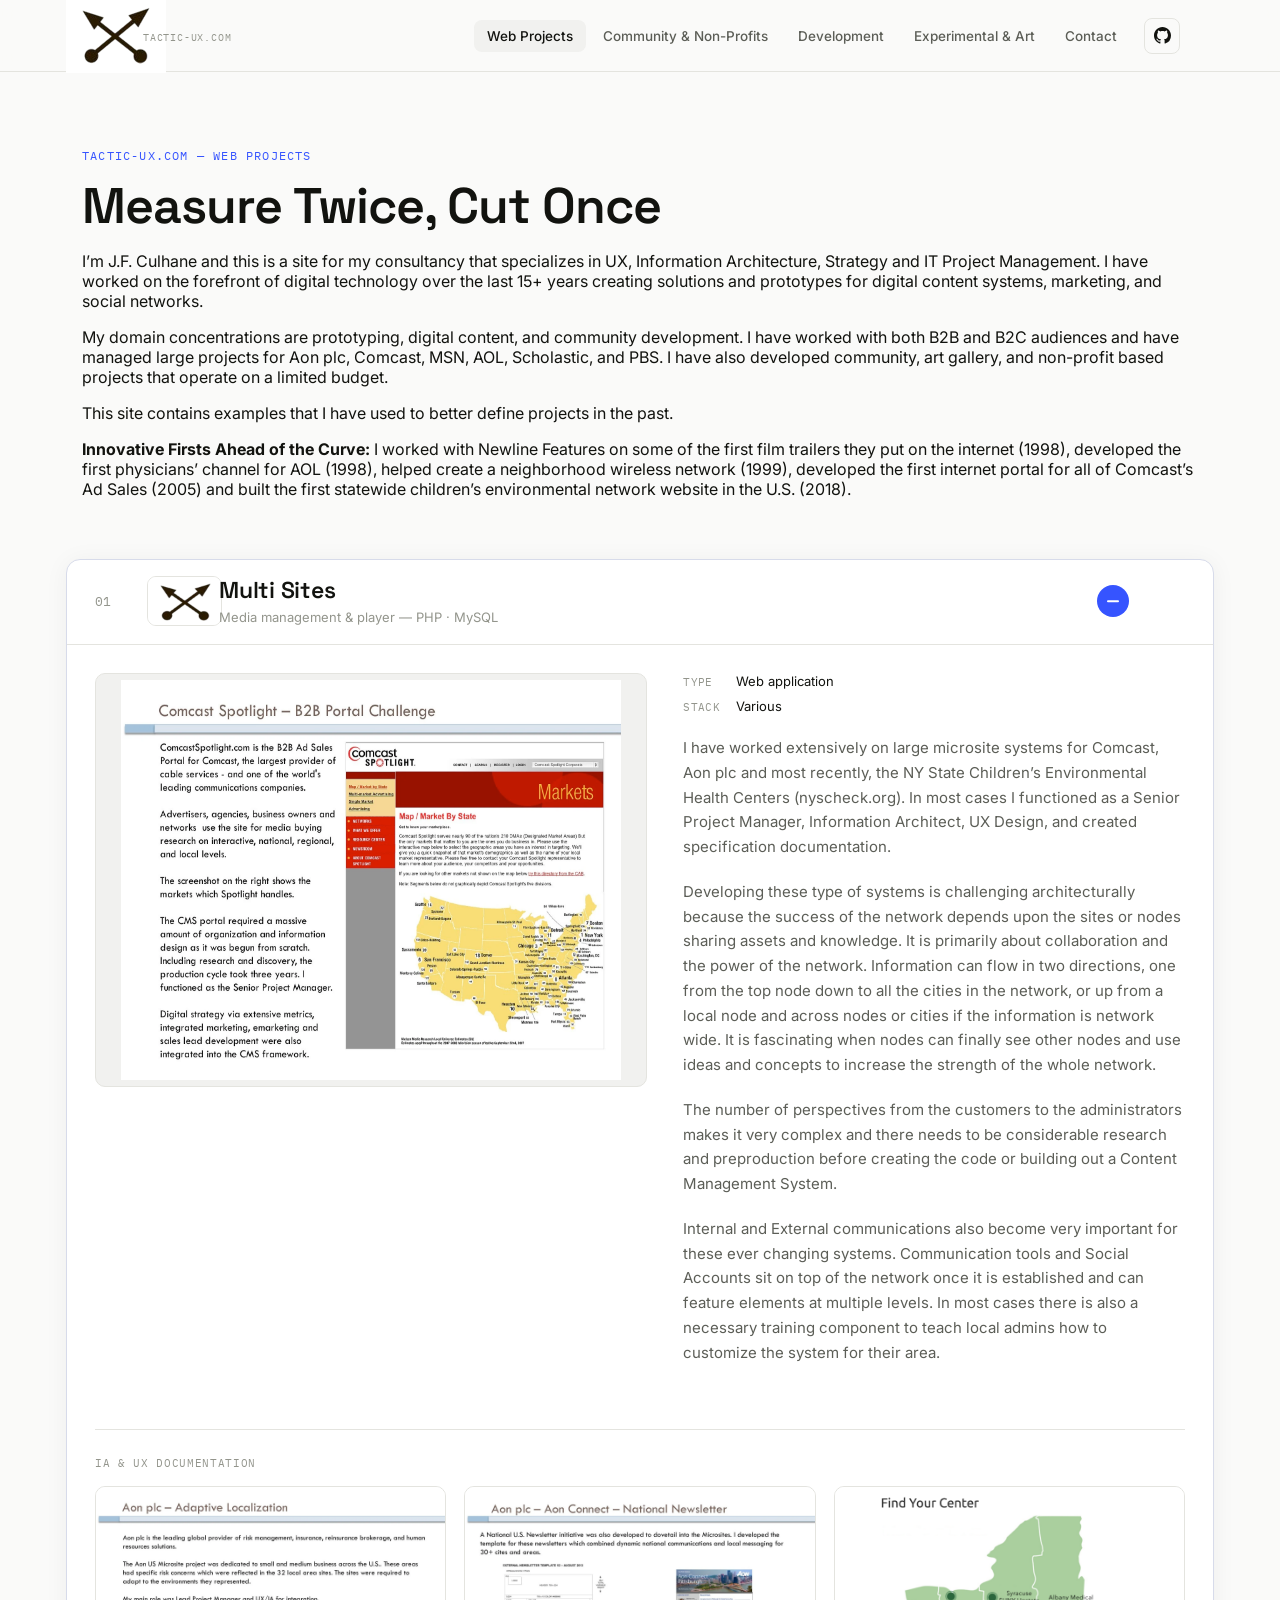
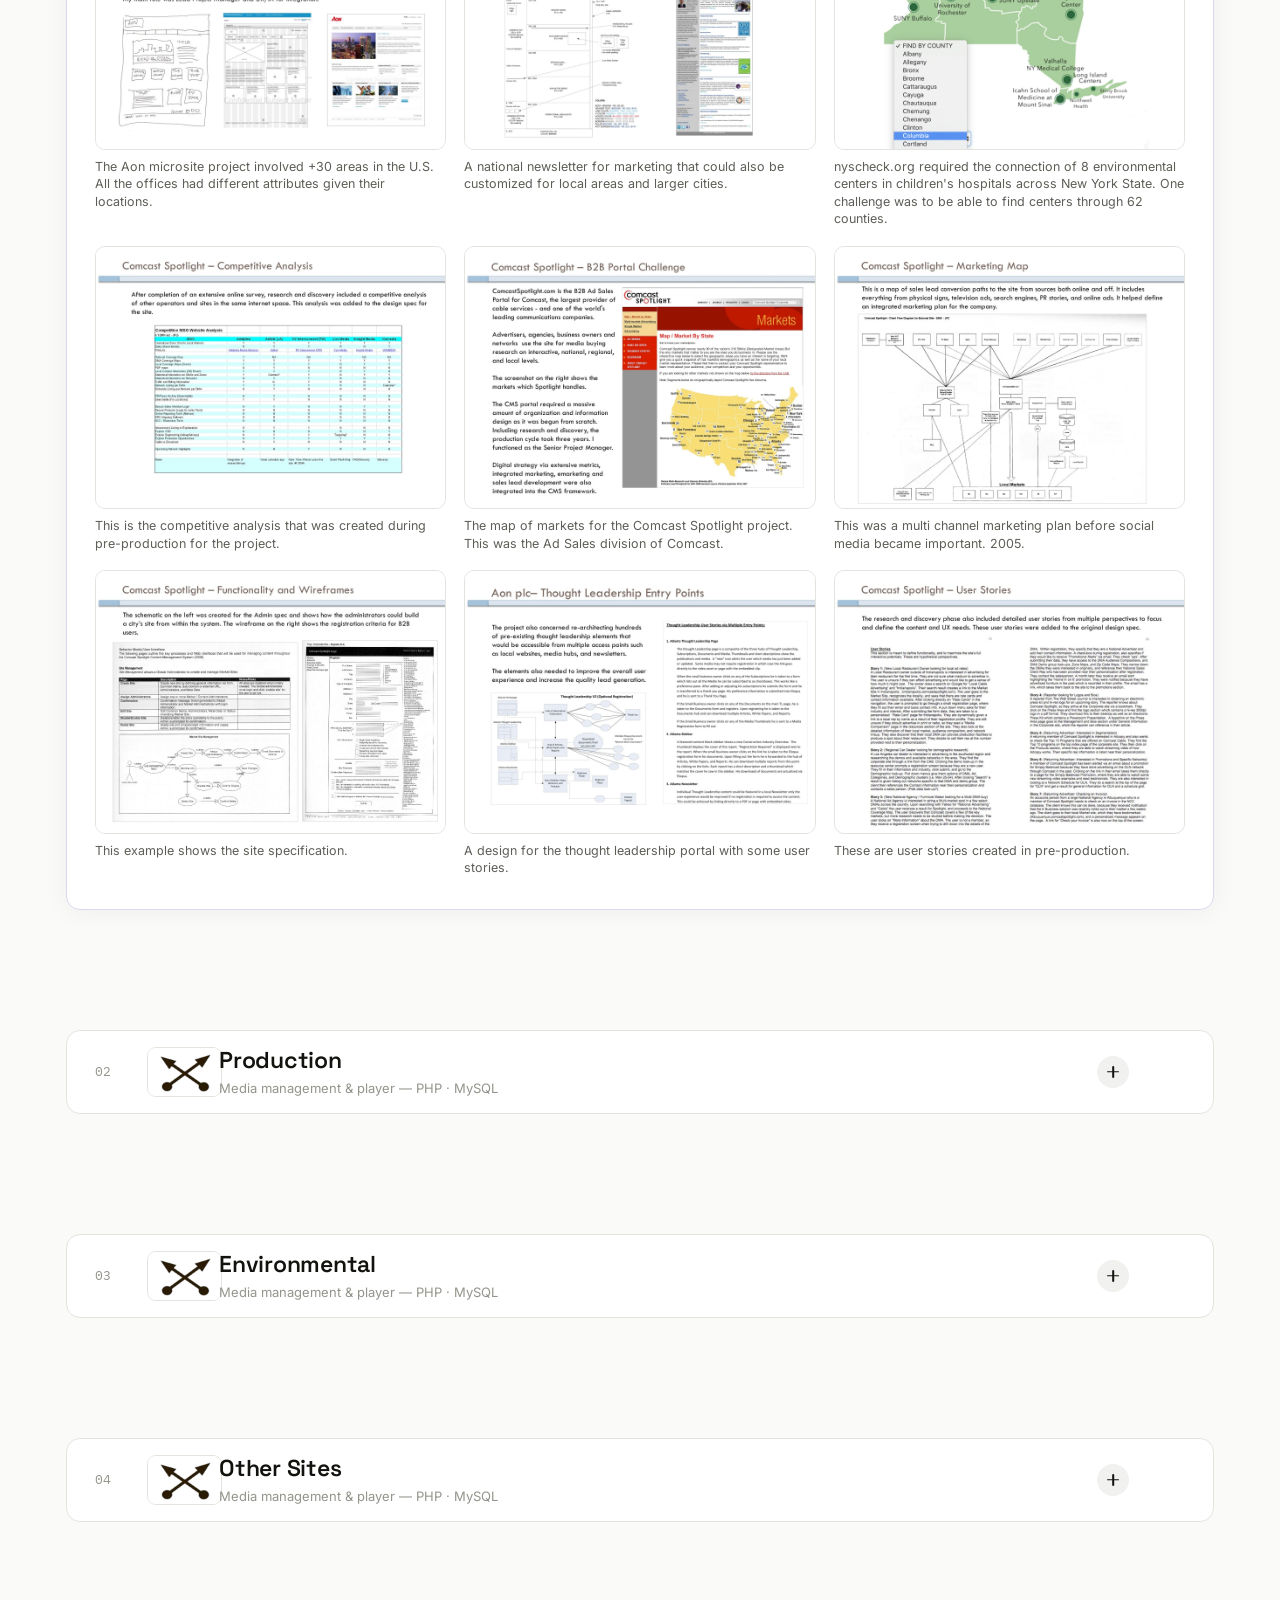
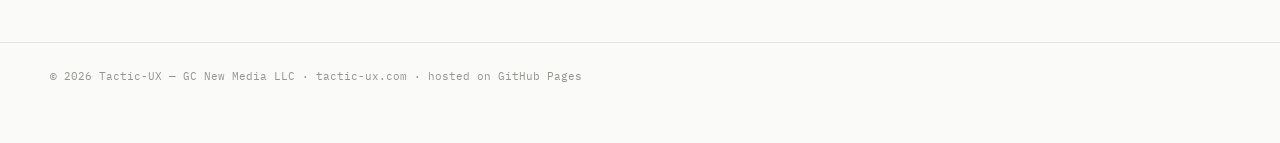
==== commit a17e061a: "Add files via upload" ====
--- a/index.html
+++ b/index.html
@@ -1,25 +1,640 @@
-<!doctype html>
-<html>
+<!DOCTYPE html>
+<html lang="en">
 <head>
 <meta charset="UTF-8">
-<title>tactic-ux</title>
-<style type="text/css">
-body {
-    background-color: #000000;
-}
-.s1 img {
-    margin-left: auto;
-    margin-right: auto;
-    display: block;
-    margin-top: 200px;
-    bottom: auto;
-    margin-bottom: 200px;
-}
-</style>
+<meta name="viewport" content="width=device-width, initial-scale=1.0">
+<title>Tactic-UX — Web Projects</title>
+<meta name="description" content="Web applications and interactive tools designed and built by Tactic-UX — a UX design, project management, and strategy consultancy.">
+<meta name="robots" content="index, follow">
+<link rel="canonical" href="https://tactic-ux.com/">
+
+<!-- Open Graph -->
+<meta property="og:type" content="website">
+<meta property="og:site_name" content="Tactic-UX">
+<meta property="og:title" content="Tactic-UX — Web Projects">
+<meta property="og:description" content="Web applications and interactive tools designed and built by Tactic-UX.">
+<meta property="og:url" content="https://tactic-ux.com/">
+<!-- Replace with a real 1200x630 image once final content/branding is set -->
+<meta property="og:image" content="https://tactic-ux.com/assets/og-image.jpg">
+
+<!-- Twitter -->
+<meta name="twitter:card" content="summary_large_image">
+<meta name="twitter:title" content="Tactic-UX — Web Projects">
+<meta name="twitter:description" content="Web applications and interactive tools designed and built by Tactic-UX.">
+<meta name="twitter:image" content="https://tactic-ux.com/assets/og-image.jpg">
+
+<link rel="preconnect" href="https://fonts.googleapis.com">
+<link rel="preconnect" href="https://fonts.gstatic.com" crossorigin>
+<link href="https://fonts.googleapis.com/css2?family=Space+Grotesk:wght@500;600;700&family=Inter:wght@400;500;600&family=IBM+Plex+Mono:wght@400;500&display=swap" rel="stylesheet">
+<link rel="stylesheet" href="assets/styles.css">
 </head>
-
-<body> 
-<section class="s1"><img src="images/tactic18-600x315-arrows.png" width="409" height="220" alt=""/></section>
+<body>
+
+<header class="site-header">
+  <div class="header-inner">
+    <a class="logo" href="index.html" aria-label="Tactic-UX home">
+      <span class="logo-mark">
+         <img src="images/tactic26-200arrows.png" width="100" height="75" alt=""/>
+      </span>
+      <span class="logo-word">
+         <span>tactic-ux.com</span></span>
+    </a>
+
+    <button class="nav-toggle" aria-label="Toggle navigation" aria-expanded="false" aria-controls="site-nav">
+      <svg viewBox="0 0 18 18" fill="none" xmlns="http://www.w3.org/2000/svg">
+        <line x1="1" y1="4" x2="17" y2="4" stroke="#12130F" stroke-width="1.6" stroke-linecap="round"/>
+        <line x1="1" y1="9" x2="17" y2="9" stroke="#12130F" stroke-width="1.6" stroke-linecap="round"/>
+        <line x1="1" y1="14" x2="17" y2="14" stroke="#12130F" stroke-width="1.6" stroke-linecap="round"/>
+      </svg>
+    </button>
+
+    <nav class="site-nav" id="site-nav" aria-label="Primary">
+      <a class="nav-link is-active" href="index.html">Web Projects</a>
+      <a class="nav-link" href="community.html">Community &amp; Non-Profits</a>
+      <a class="nav-link" href="development.html">Development</a>
+      <a class="nav-link" href="experimental.html">Experimental &amp; Art</a>
+      <a class="nav-link" href="contact.html">Contact</a>
+      <a class="nav-github" href="https://github.com/jfculhane" target="_blank" rel="noopener" aria-label="View on GitHub">
+        <svg width="17" height="17" viewBox="0 0 16 16" fill="currentColor"><path d="M8 0C3.58 0 0 3.58 0 8c0 3.54 2.29 6.53 5.47 7.59.4.07.55-.17.55-.38 0-.19-.01-.82-.01-1.49-2.01.37-2.53-.49-2.69-.94-.09-.23-.48-.94-.82-1.13-.28-.15-.68-.52-.01-.53.63-.01 1.08.58 1.23.82.72 1.21 1.87.87 2.33.66.07-.52.28-.87.51-1.07-1.78-.2-3.64-.89-3.64-3.95 0-.87.31-1.59.82-2.15-.08-.2-.36-1.02.08-2.12 0 0 .67-.21 2.2.82.64-.18 1.32-.27 2-.27.68 0 1.36.09 2 .27 1.53-1.04 2.2-.82 2.2-.82.44 1.1.16 1.92.08 2.12.51.56.82 1.27.82 2.15 0 3.07-1.87 3.75-3.65 3.95.29.25.54.73.54 1.48 0 1.07-.01 1.93-.01 2.2 0 .21.15.46.55.38A8.01 8.01 0 0 0 16 8c0-4.42-3.58-8-8-8Z"/></svg>
+      </a>
+    </nav>
+  </div>
+</header>
+
+<main>
+  <section class="index-intro">
+    <p class="eyebrow">tactic-ux.com — Web Projects</p>
+    <h1>Measure Twice, Cut Once</h1>
+    <p class="intro-copy">
+    <p>I&rsquo;m J.F. Culhane and this is a site for my consultancy that specializes in UX, Information Architecture, Strategy and IT Project Management. I have worked on the forefront of digital technology over the last 15+ years creating solutions and prototypes for digital content systems, marketing, and social networks.</p> <p>My domain concentrations are prototyping, digital content, and community development. I have worked with both B2B and B2C audiences and have managed large projects for Aon plc, Comcast, MSN, AOL, Scholastic, and PBS. I have also developed community, art gallery, and non-profit based projects that operate on a limited budget.</p>
+    <p>This site contains examples that I have used to better define projects in the past.</p><p><strong>Innovative Firsts Ahead of the Curve:</strong> I worked with Newline Features on some of the first film trailers they put on the internet (1998), developed the first physicians&rsquo; channel for AOL (1998), helped create a neighborhood wireless network (1999), developed the first internet portal for all of Comcast&rsquo;s Ad Sales (2005) and built the first statewide children&rsquo;s environmental network website in the U.S. (2018).</p>
+  </section>
+<!-- 1 Multisite -->
+  <div class="accordion" id="accordion">
+
+    <div class="accordion-item is-open" data-index="01" id="project-01">
+      <button class="accordion-trigger" aria-expanded="true" aria-controls="panel-01" id="trigger-01">
+        <span class="item-index">01</span>
+        <span class="item-thumb" aria-hidden="true">
+          <img src="images/tactic26-200arrows.png" width="75" height="50" alt=""/>
+        </span>
+        <span class="item-titles">
+        <h2 class="item-title">Multi Sites</h2>
+          <span class="item-meta">Media management &amp; player — PHP · MySQL</span>
+        </span>
+        <!-- <span class="status-pill live">Live</span> -->
+        <span class="toggle-icon" aria-hidden="true"></span>
+      </button>
+      <div class="accordion-panel">
+        <div class="panel-inner-wrap">
+          <div class="panel-inner" id="panel-01" role="region" aria-labelledby="trigger-01">
+            <div class="panel-media">
+              <div class="media-frame">
+                <img src="images/micro-cs-map.png" alt="" width="500px" height="400px"> 
+              </div>
+              <p class="media-caption"></p>
+            </div>
+            <div class="panel-body">
+              <dl class="field-list">
+                <dt>Type</dt><dd>Web application</dd>
+                <dt>Stack</dt><dd>Various</dd>
+              </dl>
+              <p>I have worked extensively on large microsite systems for Comcast, Aon plc and most recently, the NY State Children&rsquo;s Environmental Health Centers (<a href="https://nyscheck.org" target="_blank" rel="noopener">nyscheck.org</a>). In most cases I functioned as a Senior Project Manager, Information Architect, UX Design, and created specification documentation.</p>
+
+  <p>Developing these type of systems is challenging architecturally because the success of the network depends upon the sites or nodes sharing assets and knowledge. It is primarily about collaboration and the power of the network. Information can flow in two directions, one from the top node down to all the cities in the network, or up from a local node and across nodes or cities if the information is network wide. It is fascinating when nodes can finally see other nodes and use ideas and concepts to increase the strength of the whole network.</p>
+
+  <p>The number of perspectives from the customers to the administrators makes it very complex and there needs to be considerable research and preproduction before creating the code or building out a Content Management System.</p>
+
+  <p>Internal and External communications also become very important for these ever changing systems. Communication tools and Social Accounts sit on top of the network once it is established and can feature elements at multiple levels. In most cases there is also a necessary training component to teach local admins how to customize the system for their area.</p>
+
+              <!--<div class="link-row">
+                <a class="repo-link" href="#" target="_blank" rel="noopener">
+                  <svg viewBox="0 0 16 16" fill="currentColor"><path d="M8 0C3.58 0 0 3.58 0 8c0 3.54 2.29 6.53 5.47 7.59.4.07.55-.17.55-.38 0-.19-.01-.82-.01-1.49-2.01.37-2.53-.49-2.69-.94-.09-.23-.48-.94-.82-1.13-.28-.15-.68-.52-.01-.53.63-.01 1.08.58 1.23.82.72 1.21 1.87.87 2.33.66.07-.52.28-.87.51-1.07-1.78-.2-3.64-.89-3.64-3.95 0-.87.31-1.59.82-2.15-.08-.2-.36-1.02.08-2.12 0 0 .67-.21 2.2.82.64-.18 1.32-.27 2-.27.68 0 1.36.09 2 .27 1.53-1.04 2.2-.82 2.2-.82.44 1.1.16 1.92.08 2.12.51.56.82 1.27.82 2.15 0 3.07-1.87 3.75-3.65 3.95.29.25.54.73.54 1.48 0 1.07-.01 1.93-.01 2.2 0 .21.15.46.55.38A8.01 8.01 0 0 0 16 8c0-4.42-3.58-8-8-8Z"/></svg>
+                  View repo
+                </a>
+              </div>-->
+              <!--<ul class="tag-list">
+                <li>Media library</li>
+                <li>CSV import/export</li>
+                <li>Custom AV players</li>
+              </ul>-->
+            </div>
+
+            <div class="panel-gallery">
+              <p class="panel-gallery-label">IA &amp; UX Documentation</p>
+                
+              <ul class="ia-gallery">
+
+                <li class="ia-gallery-item">
+                  <button class="ia-gallery-trigger" aria-label="View larger: Sitemap — primary navigation hierarchy">
+                  <img src="images/micro-aon-intro2.png" alt=""> 
+                  </button>
+                  <p class="ia-gallery-caption">The Aon microsite project involved +30 areas in the U.S. All the offices had different attributes given their locations.</p>
+                  <template class="ia-gallery-full">
+                    <img src="images/micro-aon-intro2.png" alt="Sitemap — primary navigation hierarchy">
+                  </template>
+                </li>
+              
+
+                <li class="ia-gallery-item">
+                  <button class="ia-gallery-trigger" aria-label="View larger: Sitemap — primary navigation hierarchy">
+                  <img src="images/micro-aon-newsletter.png" alt="">
+                  </button>
+                  <p class="ia-gallery-caption">A national newsletter for marketing that could also be customized for local areas and larger cities.</p>
+                  <template class="ia-gallery-full">
+                    <img src="images/micro-aon-newsletter.png" alt="Sitemap — primary navigation hierarchy">
+                  </template>
+                </li>
+
+                <li class="ia-gallery-item">
+                  <button class="ia-gallery-trigger" aria-label="View larger: Sitemap — primary navigation hierarchy">
+                  <img src="images/micro-counties2.png" alt="">
+                  </button>
+                  <p class="ia-gallery-caption">nyscheck.org required the connection of 8 environmental centers in children's hospitals across New York State. One challenge was to be able to find centers through 62 counties.</p>
+                  <template class="ia-gallery-full">
+                    <img src="images/micro-counties2.png" alt="Sitemap — primary navigation hierarchy">
+                  </template>
+                </li>
+                  
+                 <li class="ia-gallery-item">
+                  <button class="ia-gallery-trigger" aria-label="View larger: Sitemap — primary navigation hierarchy">
+                   <img src="images/micro-cs-competitive.png" alt="">
+                   </button>
+                  <p class="ia-gallery-caption">This is the competitive analysis that was created during pre-production for the project.</p>
+                  <template class="ia-gallery-full">
+                    <img src="images/micro-cs-competitive.png" alt="Sitemap — primary navigation hierarchy">
+                  </template>
+                </li>
+              
+
+                <li class="ia-gallery-item">
+                  <button class="ia-gallery-trigger" aria-label="View larger: Sitemap — primary navigation hierarchy">
+                  <img src="images/micro-cs-map.png" alt="">
+                  </button>
+                  <p class="ia-gallery-caption">The map of markets for the Comcast Spotlight project. This was the Ad Sales division of Comcast.</p>
+                  <template class="ia-gallery-full">
+                    <img src="images/micro-cs-map.png" alt="Sitemap — primary navigation hierarchy">
+                  </template>
+                </li>
+
+                <li class="ia-gallery-item">
+                  <button class="ia-gallery-trigger" aria-label="View larger: Sitemap — primary navigation hierarchy">
+                  <img src="images/micro-cs-marketing.png" alt="">
+                  </button>
+                  <p class="ia-gallery-caption">This was a multi channel marketing plan before social media became important. 2005.</p>
+                  <template class="ia-gallery-full">
+                    <img src="images/micro-cs-marketing.png" alt="Sitemap — primary navigation hierarchy">
+                  </template>
+                </li>
+                  
+                <li class="ia-gallery-item">
+                  <button class="ia-gallery-trigger" aria-label="View larger: Sitemap — primary navigation hierarchy">
+                  <img src="images/micro-cs-spec.png" alt="">
+                  </button>
+                  <p class="ia-gallery-caption">This example shows the site specification.</p>
+                  <template class="ia-gallery-full">
+                    <img src="images/micro-cs-spec.png" alt="Sitemap — primary navigation hierarchy">
+                  </template>
+                </li>
+
+                 <li class="ia-gallery-item">
+                  <button class="ia-gallery-trigger" aria-label="View larger: Sitemap — primary navigation hierarchy">
+                   <img src="images/micro-thought-leadership.png" alt="">
+                   </button>
+                  <p class="ia-gallery-caption">A design for the thought leadership portal with some user stories.</p>
+                  <template class="ia-gallery-full">
+                    <img src="images/micro-thought-leadership.png" alt="Sitemap — primary navigation hierarchy">
+                  </template>
+                </li>
+                 <li class="ia-gallery-item">
+                  <button class="ia-gallery-trigger" aria-label="View larger: Sitemap — primary navigation hierarchy">
+                   <img src="images/micro-user-story.png" alt="">
+                   </button>
+                  <p class="ia-gallery-caption">These are user stories created in pre-production.</p>
+                  <template class="ia-gallery-full">
+                    <img src="images/micro-user-story.png" alt="Sitemap — primary navigation hierarchy">
+                  </template>
+                </li>
+              </ul>
+            </div>
+          </div>
+        </div>
+      </div>
+    </div>
+
+  </div>  
+    
+<!-- 2 Produciton -->
+  <div class="accordion" id="accordion">
+
+    <div class="accordion-item is-closed" data-index="02" id="project-02">
+      <button class="accordion-trigger" aria-expanded="true" aria-controls="panel-01" id="trigger-01">
+        <span class="item-index">02</span>
+        <span class="item-thumb" aria-hidden="true">
+         
+          <img src="images/tactic26-200arrows.png" width="75" height="50" alt=""/>
+        </span>
+    
+        <span class="item-titles">
+          <h2 class="item-title">Production</h2>
+          <span class="item-meta">Media management &amp; player — PHP · MySQL</span>
+        </span>
+        <!-- <span class="status-pill live">Live</span> -->
+         <span class="toggle-icon" aria-hidden="true"></span>
+      </button>
+      <div class="accordion-panel">
+        <div class="panel-inner-wrap">
+          <div class="panel-inner" id="panel-01" role="region" aria-labelledby="trigger-01">
+            <div class="panel-media">
+              <div class="media-frame">
+                <img src="images/prod-aon-master.svg" alt="" width="500px" height="400px"> 
+              </div>
+              <p class="media-caption"></p>
+            </div>
+            <div class="panel-body">
+              <dl class="field-list">
+                <dt>Type</dt><dd>Web application</dd>
+                <dt>Stack</dt><dd>Various</dd>
+              </dl>
+              <p>These are examples of a few production strategies that had to be invented on the fly for the development and operations of the project. Many of these were customized specifically for the site or initiative and included the integration and sync of marketing lists, and integrated analytics post launch.
+
+Much of the spec work is and always will be to focus all the stakeholders on reaching a common specified goal. One of my first questions when assessing a project is if there is documentation to support the concept.</p>
+              <!--<div class="link-row">
+                <a class="repo-link" href="#" target="_blank" rel="noopener">
+                  <svg viewBox="0 0 16 16" fill="currentColor"><path d="M8 0C3.58 0 0 3.58 0 8c0 3.54 2.29 6.53 5.47 7.59.4.07.55-.17.55-.38 0-.19-.01-.82-.01-1.49-2.01.37-2.53-.49-2.69-.94-.09-.23-.48-.94-.82-1.13-.28-.15-.68-.52-.01-.53.63-.01 1.08.58 1.23.82.72 1.21 1.87.87 2.33.66.07-.52.28-.87.51-1.07-1.78-.2-3.64-.89-3.64-3.95 0-.87.31-1.59.82-2.15-.08-.2-.36-1.02.08-2.12 0 0 .67-.21 2.2.82.64-.18 1.32-.27 2-.27.68 0 1.36.09 2 .27 1.53-1.04 2.2-.82 2.2-.82.44 1.1.16 1.92.08 2.12.51.56.82 1.27.82 2.15 0 3.07-1.87 3.75-3.65 3.95.29.25.54.73.54 1.48 0 1.07-.01 1.93-.01 2.2 0 .21.15.46.55.38A8.01 8.01 0 0 0 16 8c0-4.42-3.58-8-8-8Z"/></svg>
+                  View repo
+                </a>
+              </div>-->
+              <!--<ul class="tag-list">
+                <li>Media library</li>
+                <li>CSV import/export</li>
+                <li>Custom AV players</li>
+              </ul>-->
+            </div>
+
+            <div class="panel-gallery">
+              <p class="panel-gallery-label">IA &amp; UX Documentation</p>
+              <ul class="ia-gallery">
+
+                <li class="ia-gallery-item">
+                  <button class="ia-gallery-trigger" aria-label="View larger: Sitemap — primary navigation hierarchy">
+                      <img src="images/prod-aon-master.svg" alt="">
+                  </button>
+                  <p class="ia-gallery-caption">A custom production tracking tool for Aon.</p>
+                  <template class="ia-gallery-full">
+                      <img src="images/prod-aon-master.svg" alt="Sitemap — primary navigation hierarchy">
+                  </template>
+                </li>
+
+                <li class="ia-gallery-item">
+                  <button class="ia-gallery-trigger" aria-label="View larger: Sitemap — primary navigation hierarchy">
+                  <img src="images/prod-cs-em3.svg" alt="">
+                    </button>
+                  <p class="ia-gallery-caption">Database development for Comcast Spotlight E-marketing.</p>
+                  <template class="ia-gallery-full">
+                      <img src="images/prod-cs-em3.svg" alt="Sitemap — primary navigation hierarchy">
+                  </template>
+                </li>
+
+                <li class="ia-gallery-item">
+                  <button class="ia-gallery-trigger" aria-label="View larger: Sitemap — primary navigation hierarchy">
+                  <img src="images/prod-integrated.svg" alt="">
+                    </button>
+                  <p class="ia-gallery-caption">Example of integrated marketing for Comcast Spotlight. We could see the effects of when print ads ran from the web metrics.</p>
+                  <template class="ia-gallery-full">
+                      <img src="images/prod-integrated.svg" alt="Sitemap — primary navigation hierarchy">
+                  </template>
+                </li>
+                  
+                <li class="ia-gallery-item">
+                  <button class="ia-gallery-trigger" aria-label="View larger: Sitemap — primary navigation hierarchy">
+                  <img src="images/prod-mindmap.svg" alt="">
+                    </button>
+                  <p class="ia-gallery-caption">A media plan brainstorming document.</p>
+                  <template class="ia-gallery-full">
+                      <img src="images/prod-mindmap.svg" alt="Sitemap — primary navigation hierarchy">
+                  </template>
+                </li>
+
+                <li class="ia-gallery-item">
+                  <button class="ia-gallery-trigger" aria-label="View larger: Sitemap — primary navigation hierarchy">
+                  <img src="images/prod-qd.svg" alt="">
+                    </button>
+                  <p class="ia-gallery-caption">A prototype news center for licensed medical news.</p>
+                  <template class="ia-gallery-full">
+                      <img src="images/prod-qd.svg" alt="Sitemap — primary navigation hierarchy">
+                  </template>
+                </li>
+
+                <li class="ia-gallery-item">
+                  <button class="ia-gallery-trigger" aria-label="View larger: Sitemap — primary navigation hierarchy">
+                  <img src="images/prod-sync.svg" alt="">
+                    </button>
+                  <p class="ia-gallery-caption">A sync tool plan for Comcast Spotlight e-marketing that was developed from scratch.</p>
+                  <template class="ia-gallery-full">
+                      <img src="images/prod-sync.svg" alt="Sitemap — primary navigation hierarchy">
+                  </template>
+                </li>
+
+               
+
+              </ul>
+            </div>
+          </div>
+        </div>
+      </div>
+    </div>
+
+  </div>
+
+<!-- 3 Environmental -->    
+  <div class="accordion" id="accordion">  
+
+    <div class="accordion-item is-closed" data-index="04" id="project-04">
+      <button class="accordion-trigger" aria-expanded="true" aria-controls="panel-01" id="trigger-01">
+        <span class="item-index">03</span>
+        <span class="item-thumb" aria-hidden="true">
+         
+          <img src="images/tactic26-200arrows.png" width="75" height="50" alt=""/>
+       
+        </span>
+        <span class="item-titles">
+          <h2 class="item-title">Environmental</h2>
+          <span class="item-meta">Media management &amp; player — PHP · MySQL</span>
+        </span>
+         <!-- <span class="status-pill live">Live</span>-->
+        <span class="toggle-icon" aria-hidden="true"></span>
+      </button>
+      <div class="accordion-panel">
+        <div class="panel-inner-wrap">
+          <div class="panel-inner" id="panel-01" role="region" aria-labelledby="trigger-01">
+            <div class="panel-media">
+              <div class="media-frame">
+                <div class="media-frame">
+                <img src="images/env-serf2.png" alt="" width="500px" height="400px"> 
+              </div>
+              </div>
+              <p class="media-caption"></p>
+            </div>
+            <div class="panel-body">
+              <dl class="field-list">
+                <dt>Type</dt><dd>Web application</dd>
+                <dt>Stack</dt><dd>Various</dd>
+              </dl>
+              <p>I’ve been increasingly interested and involved in projects that concern the environment and the use of new technology with monitoring and efficiency.
+
+The NY State Children’s Environmental Health Centers (nyscheck.org) has had a unique role in the post Flint Michigan water crisis. It’s proven to be an interesting balance between 8 children’s environmental hospitals and community based partnerships on the ground. The project incorporates a microsite network across New York State and many specialists who have expertise on everything from lead poisoning to climate change.
+
+The prototype for the Society for Environmental Certificates integrated a system to track green building development.</p>
+              <!--<div class="link-row">
+                <a class="repo-link" href="#" target="_blank" rel="noopener">
+                  <svg viewBox="0 0 16 16" fill="currentColor"><path d="M8 0C3.58 0 0 3.58 0 8c0 3.54 2.29 6.53 5.47 7.59.4.07.55-.17.55-.38 0-.19-.01-.82-.01-1.49-2.01.37-2.53-.49-2.69-.94-.09-.23-.48-.94-.82-1.13-.28-.15-.68-.52-.01-.53.63-.01 1.08.58 1.23.82.72 1.21 1.87.87 2.33.66.07-.52.28-.87.51-1.07-1.78-.2-3.64-.89-3.64-3.95 0-.87.31-1.59.82-2.15-.08-.2-.36-1.02.08-2.12 0 0 .67-.21 2.2.82.64-.18 1.32-.27 2-.27.68 0 1.36.09 2 .27 1.53-1.04 2.2-.82 2.2-.82.44 1.1.16 1.92.08 2.12.51.56.82 1.27.82 2.15 0 3.07-1.87 3.75-3.65 3.95.29.25.54.73.54 1.48 0 1.07-.01 1.93-.01 2.2 0 .21.15.46.55.38A8.01 8.01 0 0 0 16 8c0-4.42-3.58-8-8-8Z"/></svg>
+                  View repo
+                </a>
+              </div>-->
+              <!--<ul class="tag-list">
+                <li>Media library</li>
+                <li>CSV import/export</li>
+                <li>Custom AV players</li>
+              </ul>-->
+            </div>
+
+            <div class="panel-gallery">
+              <p class="panel-gallery-label">IA &amp; UX Documentation</p>
+              <ul class="ia-gallery">
+
+                 <li class="ia-gallery-item">
+                  <button class="ia-gallery-trigger" aria-label="View larger: Sitemap — primary navigation hierarchy">
+                   <img src="images/env-nyscheck-media2.png" alt="">
+                     </button>
+                  <p class="ia-gallery-caption">The result of a story on Twitter and Facebook.</p>
+                  <template class="ia-gallery-full">
+                      <img src="images/env-nyscheck-media2.png" alt="Sitemap — primary navigation hierarchy">
+                  </template>
+                </li>
+
+                <li class="ia-gallery-item">
+                  <button class="ia-gallery-trigger" aria-label="View larger: Sitemap — primary navigation hierarchy">
+                   <img src="images/env-nyscheck-workflow.png" alt="">
+                    </button>
+                  <p class="ia-gallery-caption">This is a workflow content strategy for both the network and distribution to social media.</p>
+                  <template class="ia-gallery-full">
+                      <img src="images/env-nyscheck-workflow.png" alt="Sitemap — primary navigation hierarchy">
+                  </template>
+                </li>
+                  
+                 <li class="ia-gallery-item">
+                  <button class="ia-gallery-trigger" aria-label="View larger: Sitemap — primary navigation hierarchy">
+                   <img src="images/env-serf-lide06.png" alt="">
+                     </button>
+                  <p class="ia-gallery-caption">The first version of the Serfgreen project focused more on energy conservation and certifications similar to a LEED program. (Leadership in Engineering and Environmental Design)</p>
+                  <template class="ia-gallery-full">
+                      <img src="images/env-serf-lide06.png" alt="Sitemap — primary navigation hierarchy">
+                  </template>
+                </li>
+
+                <li class="ia-gallery-item">
+                  <button class="ia-gallery-trigger" aria-label="View larger: Sitemap — primary navigation hierarchy">
+                   <img src="images/env-serf2.png" alt="">
+                    </button>
+                  <p class="ia-gallery-caption">An overview of the framework of the site which incorporated multiple databases.</p>
+                  <template class="ia-gallery-full">
+                      <img src="images/env-serf2.png" alt="Sitemap — primary navigation hierarchy">
+                  </template>
+                </li>
+
+                <li class="ia-gallery-item">
+                  <button class="ia-gallery-trigger" aria-label="View larger: Sitemap — primary navigation hierarchy">
+                   <img src="images/env-serf3.png" alt="">
+                    </button>
+                  <p class="ia-gallery-caption">A plan for the content areas on the site.</p>
+                  <template class="ia-gallery-full">
+                    <img src="images/env-serf3.png" alt="Sitemap — primary navigation hierarchy">
+                  </template>
+                </li>
+          
+                <li class="ia-gallery-item">
+                  <button class="ia-gallery-trigger" aria-label="View larger: Sitemap — primary navigation hierarchy">
+                   <img src="images/blank-slide.png" alt="">
+                    </button>
+                  <p class="ia-gallery-caption"></p>
+                  <template class="ia-gallery-full">
+                    <img src="images/blank-slide.png" alt="Sitemap — primary navigation hierarchy">
+                  </template>
+                </li>
+                
+
+              </ul>
+            </div>
+          </div>
+        </div>
+      </div>
+    </div>
+
+  </div>
+   
+<!-- 4 Other Sites -->
+  <div class="accordion" id="accordion">  
+
+    <div class="accordion-item is-closed" data-index="04" id="project-04">
+      <button class="accordion-trigger" aria-expanded="true" aria-controls="panel-01" id="trigger-01">
+        <span class="item-index">04</span>
+        <span class="item-thumb" aria-hidden="true">
+          
+          <img src="images/tactic26-200arrows.png" width="75" height="50" alt=""/>
+    
+        </span>
+        <span class="item-titles">
+          <h2 class="item-title">Other Sites</h2>
+          <span class="item-meta">Media management &amp; player — PHP · MySQL</span>
+        </span>
+        <!-- <span class="status-pill live">Live</span>-->
+        <span class="toggle-icon" aria-hidden="true"></span>
+      </button>
+      <div class="accordion-panel">
+        <div class="panel-inner-wrap">
+          <div class="panel-inner" id="panel-01" role="region" aria-labelledby="trigger-01">
+            <div class="panel-media">
+              <div class="media-frame">
+                <div class="media-frame">
+                <img src="images/other-novartis2.png" alt="" width="500px" height="400px"> 
+              </div>
+              </div>
+              <p class="media-caption"></p>
+            </div>
+            <div class="panel-body">
+              <dl class="field-list">
+                <dt>Type</dt><dd>Web application</dd>
+                <dt>Stack</dt><dd>Various</dd>
+              </dl>
+              <p>These are examples of various unique sites and prototypes from a financial blog and archive, a wireless neighborhood network prototype created in 1999 (6 years before the iPhone) and a pharma co-branded CMS which gives an example of very detailed design template specification.</p>
+               <!--<div class="link-row">
+                <a class="repo-link" href="#" target="_blank" rel="noopener">
+                  <svg viewBox="0 0 16 16" fill="currentColor"><path d="M8 0C3.58 0 0 3.58 0 8c0 3.54 2.29 6.53 5.47 7.59.4.07.55-.17.55-.38 0-.19-.01-.82-.01-1.49-2.01.37-2.53-.49-2.69-.94-.09-.23-.48-.94-.82-1.13-.28-.15-.68-.52-.01-.53.63-.01 1.08.58 1.23.82.72 1.21 1.87.87 2.33.66.07-.52.28-.87.51-1.07-1.78-.2-3.64-.89-3.64-3.95 0-.87.31-1.59.82-2.15-.08-.2-.36-1.02.08-2.12 0 0 .67-.21 2.2.82.64-.18 1.32-.27 2-.27.68 0 1.36.09 2 .27 1.53-1.04 2.2-.82 2.2-.82.44 1.1.16 1.92.08 2.12.51.56.82 1.27.82 2.15 0 3.07-1.87 3.75-3.65 3.95.29.25.54.73.54 1.48 0 1.07-.01 1.93-.01 2.2 0 .21.15.46.55.38A8.01 8.01 0 0 0 16 8c0-4.42-3.58-8-8-8Z"/></svg>
+                  View repo
+                </a>
+              </div>-->
+              <!--<ul class="tag-list">
+                <li>Media library</li>
+                <li>CSV import/export</li>
+                <li>Custom AV players</li>
+              </ul>-->
+            </div>
+
+            <div class="panel-gallery">
+              <p class="panel-gallery-label">IA &amp; UX Documentation</p>
+              <ul class="ia-gallery">
+
+                 <li class="ia-gallery-item">
+                  <button class="ia-gallery-trigger" aria-label="View larger: Sitemap — primary navigation hierarchy">
+                   <img src="images/other-novartis.png" alt="">
+                     </button>
+                  <p class="ia-gallery-caption">Overall map of a content management system.</p>
+                  <template class="ia-gallery-full">
+                      <img src="images/other-novartis.png" alt="Sitemap — primary navigation hierarchy">
+                  </template>
+                </li>
+
+                <li class="ia-gallery-item">
+                  <button class="ia-gallery-trigger" aria-label="View larger: Sitemap — primary navigation hierarchy">
+                  <img src="images/other-novartis2.png" alt="">
+                    </button>
+                  <p class="ia-gallery-caption">A content wireframe for dynamic webpage layout.</p>
+                  <template class="ia-gallery-full">
+                      <img src="images/other-novartis2.png" alt="Sitemap — primary navigation hierarchy">
+                  </template>
+                </li>
+                  
+           
+
+                 <li class="ia-gallery-item">
+                  <button class="ia-gallery-trigger" aria-label="View larger: Sitemap — primary navigation hierarchy">
+                   <img src="images/other-novartis3.png" alt="">
+                     </button>
+                  <p class="ia-gallery-caption">A design spec for dynamic templates.</p>
+                  <template class="ia-gallery-full">
+                      <img src="images/other-novartis3.png" alt="Sitemap — primary navigation hierarchy">
+                  </template>
+                </li>
+           
+
+                 <li class="ia-gallery-item">
+                  <button class="ia-gallery-trigger" aria-label="View larger: Sitemap — primary navigation hierarchy">
+                   <img src="images/other-plumb2.png" alt="">
+                     </button>
+                  <p class="ia-gallery-caption">An example of an archive to house financial newsletters or communications.</p>
+                  <template class="ia-gallery-full">
+                      <img src="images/other-plumb2.png" alt="Sitemap — primary navigation hierarchy">
+                  </template>
+                </li>
+          
+                 <li class="ia-gallery-item">
+                  <button class="ia-gallery-trigger" aria-label="View larger: Sitemap — primary navigation hierarchy">
+                   <img src="images/other-sonata-overview.png" alt="">
+                     </button>
+                  <p class="ia-gallery-caption">An overview map for a very early mobile neighborhood network.</p>
+                  <template class="ia-gallery-full">
+                      <img src="images/other-sonata-overview.png" alt="Sitemap — primary navigation hierarchy">
+                  </template>
+                </li>
+          
+                <li class="ia-gallery-item">
+                  <button class="ia-gallery-trigger" aria-label="View larger: Sitemap — primary navigation hierarchy">
+                  <img src="images/other-sonata-wire.png" alt="">
+                    </button>
+                  <p class="ia-gallery-caption">Very early mobile wireframes (1999).</p>
+                  <template class="ia-gallery-full">
+                      <img src="images/other-sonata-wire.png" alt="Sitemap — primary navigation hierarchy">
+                  </template>
+                </li>
+                
+
+              </ul>
+            </div>
+          </div>
+        </div>
+      </div>
+    </div>
+
+  </div>
+    
+  </div>
+
+</main>
+
+<div class="lightbox-overlay" aria-hidden="true">
+  <div class="lightbox-inner">
+    <button class="lightbox-close" aria-label="Close">
+      <svg viewBox="0 0 14 14" fill="none"><line x1="1" y1="1" x2="13" y2="13" stroke="#12130F" stroke-width="1.6"/><line x1="13" y1="1" x2="1" y2="13" stroke="#12130F" stroke-width="1.6"/></svg>
+    </button>
+    <button class="lightbox-nav-btn lightbox-prev" aria-label="Previous">
+      <svg viewBox="0 0 14 14" fill="none"><path d="M9 1L3 7l6 6" stroke="#12130F" stroke-width="1.6" fill="none"/></svg>
+    </button>
+    <button class="lightbox-nav-btn lightbox-next" aria-label="Next">
+      <svg viewBox="0 0 14 14" fill="none"><path d="M5 1l6 6-6 6" stroke="#12130F" stroke-width="1.6" fill="none"/></svg>
+    </button>
+    <div class="lightbox-media"></div>
+    <div class="lightbox-footer">
+      <p class="lightbox-caption"></p>
+      <span class="lightbox-count"></span>
+    </div>
+  </div>
+</div>
+
+<div class="video-modal-overlay" aria-hidden="true">
+  <div class="video-modal-inner">
+    <button class="video-modal-close" aria-label="Close video">
+      <svg viewBox="0 0 14 14" fill="none"><line x1="1" y1="1" x2="13" y2="13" stroke="#fff" stroke-width="1.6"/><line x1="13" y1="1" x2="1" y2="13" stroke="#fff" stroke-width="1.6"/></svg>
+    </button>
+    <div class="video-modal-frame"></div>
+  </div>
+</div>
+
+<footer class="site-footer">
+  <p>© 2026 Tactic-UX — GC New Media LLC · tactic-ux.com · hosted on GitHub Pages</p>
+</footer>
+
+<script src="assets/script.js" defer></script>
 
 </body>
 </html>
--- a/assets/styles.css
+++ b/assets/styles.css
@@ -0,0 +1,911 @@
+/* ============================================================
+   Tactic-UX — shared stylesheet
+   Used by index.html, community.html, development.html, experimental.html
+   ============================================================ */
+
+/* ============ TOKENS ============ */
+:root{
+  --bg:         #FAFAF9;
+  --surface:    #F1F1EF;
+  --card:       #FFFFFF;
+  --ink:        #12130F;
+  --ink-soft:   #5C5E57;
+  --stone:      #93958C;
+  --line:       #E4E4DF;
+  --accent:     #3654FF;   /* electric indigo — interaction, links, status */
+  --accent-soft:#EBEEFF;
+  --accent-ink: #1F32B8;
+  --live:       #1F8A5F;
+  --live-soft:  #E6F4EC;
+
+  --display: "Space Grotesk", -apple-system, sans-serif;
+  --sans:    "Inter", -apple-system, BlinkMacSystemFont, "Segoe UI", sans-serif;
+  --mono:    "IBM Plex Mono", ui-monospace, monospace;
+
+  --header-h: 72px;
+  --radius:   14px;
+}
+
+*{ box-sizing:border-box; }
+html{ scroll-behavior:smooth; }
+body{
+  margin:0;
+  background:var(--bg);
+  color:var(--ink);
+  font-family:var(--sans);
+  -webkit-font-smoothing:antialiased;
+}
+a{ color:inherit; text-decoration:none; }
+ul{ list-style:none; margin:0; padding:0; }
+
+/* ============ STICKY HEADER ============ */
+.site-header{
+  position:sticky;
+  top:0;
+  z-index:50;
+  height:var(--header-h);
+  display:flex;
+  align-items:center;
+  background:rgba(250,250,249,0.88);
+  backdrop-filter:saturate(160%) blur(10px);
+  border-bottom:1px solid var(--line);
+}
+.header-inner{
+  width:100%;
+  max-width:1180px;
+  margin:0 auto;
+  padding:0 50px;
+  display:flex;
+  align-items:center;
+  justify-content:space-between;
+}
+.logo{
+  display:flex;
+  align-items:center;
+  gap:11px;
+  flex-shrink:0;
+}
+.logo-mark{
+  width:32px; height:32px;
+  border-radius:8px;
+  background:var(--ink);
+  display:flex;
+  align-items:center;
+  justify-content:center;
+  flex-shrink:0;
+}
+.logo-word{
+  font-family:var(--display);
+  font-weight:600;
+  font-size:16px;
+  letter-spacing:-0.01em;
+  color:var(--ink);
+  line-height:1.1;
+}
+.logo-word span{
+  display:block;
+  font-family:var(--mono);
+  font-weight:400;
+  font-size:10px;
+  letter-spacing:0.08em;
+  text-transform:uppercase;
+  color:var(--stone);
+  margin-top:3px;
+}
+
+.site-nav{
+  display:flex;
+  align-items:center;
+  gap:4px;
+}
+.nav-link{
+  font-family:var(--sans);
+  font-weight:500;
+  font-size:13.5px;
+  color:var(--ink-soft);
+  padding:8px 13px;
+  border-radius:8px;
+  white-space:nowrap;
+  transition:background 150ms ease, color 150ms ease;
+}
+.nav-link:hover{ background:var(--surface); color:var(--ink); }
+.nav-link.is-active{ color:var(--ink); background:var(--surface); }
+
+.nav-github{
+  display:flex;
+  align-items:center;
+  justify-content:center;
+  width:36px; height:36px;
+  border-radius:8px;
+  border:1px solid var(--line);
+  margin-left:10px;
+  flex-shrink:0;
+  transition:border-color 150ms ease, background 150ms ease;
+}
+.nav-github:hover{ border-color:var(--ink); background:var(--surface); }
+
+/* Hamburger toggle for narrow viewports */
+.nav-toggle{
+  display:none;
+  width:36px; height:36px;
+  border-radius:8px;
+  border:1px solid var(--line);
+  background:none;
+  align-items:center;
+  justify-content:center;
+  flex-shrink:0;
+  cursor:pointer;
+}
+.nav-toggle svg{ width:18px; height:18px; }
+
+/* ============ INTRO ============ */
+.index-intro{
+  max-width:1180px;
+  margin:0 auto;
+  padding:76px 32px 44px;
+}
+.eyebrow{
+  font-family:var(--mono);
+  font-size:12px;
+  letter-spacing:0.1em;
+  text-transform:uppercase;
+  color:var(--accent);
+  margin:0 0 16px;
+}
+.index-intro h1{
+  font-family:var(--display);
+  font-weight:600;
+  font-size:clamp(32px, 4.6vw, 50px);
+  line-height:1.08;
+  letter-spacing:-0.02em;
+  margin:0 0 18px;
+  max-width:760px;
+}
+.intro-copy{
+  max-width:560px;
+  font-size:16px;
+  line-height:1.6;
+  color:var(--ink-soft);
+  margin:0;
+}
+
+/* ============ ACCORDION ============ */
+.accordion{
+  max-width:1180px;
+  margin:0 auto 120px;
+  padding:0 16px;
+  display:flex;
+  flex-direction:column;
+  gap:4px;
+}
+.accordion-item{
+  background:var(--card);
+  border:1px solid var(--line);
+  border-radius:var(--radius);
+  overflow:hidden;
+  scroll-margin-top:calc(var(--header-h) + 16px);
+  transition:border-color 200ms ease, box-shadow 200ms ease;
+}
+.accordion-item.is-open{
+  border-color:#D7DBEA;
+  box-shadow:0 2px 24px rgba(18,19,15,0.05);
+}
+
+.accordion-trigger{
+  width:100%;
+  display:grid;
+  grid-template-columns:36px 56px 1fr 96px 40px;
+  align-items:center;
+  gap:16px;
+  padding:16px 28px;
+  background:none;
+  border:0;
+  cursor:pointer;
+  text-align:left;
+  font:inherit;
+  color:inherit;
+}
+.accordion-trigger:focus-visible{
+  outline:2px solid var(--accent);
+  outline-offset:-2px;
+  border-radius:10px;
+}
+
+.item-thumb{
+  width:75px;
+  height:50px;
+  border-radius:9px;
+  overflow:hidden;
+  background:var(--surface);
+  border:1px solid var(--line);
+  flex-shrink:0;
+}
+.item-thumb svg{ width:100%; height:100%; display:block; }
+
+.item-index{
+  font-family:var(--mono);
+  font-size:13px;
+  color:var(--stone);
+}
+.item-titles{ min-width:0; }
+.item-title{
+  display:block;
+  margin:0;
+  font-family:var(--display);
+  font-weight:600;
+  font-size:clamp(18px, 2.2vw, 23px);
+  letter-spacing:-0.01em;
+  line-height:1.2;
+  transition:color 180ms ease;
+}
+.accordion-trigger:hover .item-title{ color:var(--accent-ink); }
+.item-meta{
+  display:block;
+  font-size:13px;
+  color:var(--stone);
+  margin-top:5px;
+}
+
+.status-pill{
+  justify-self:end;
+  font-family:var(--mono);
+  font-size:10.5px;
+  letter-spacing:0.04em;
+  text-transform:uppercase;
+  padding:5px 10px;
+  border-radius:999px;
+  white-space:nowrap;
+}
+.status-pill.live{ background:var(--live-soft); color:var(--live); }
+.status-pill.prototype{ background:var(--accent-soft); color:var(--accent-ink); }
+.status-pill.research{ background:var(--surface); color:var(--ink-soft); }
+
+/* plus / minus toggle inside a circular button */
+.toggle-icon{
+  position:relative;
+  width:32px;
+  height:32px;
+  border-radius:50%;
+  background:var(--surface);
+  justify-self:end;
+  flex-shrink:0;
+  transition:background 200ms ease;
+}
+.toggle-icon::before,
+.toggle-icon::after{
+  content:"";
+  position:absolute;
+  top:50%; left:50%;
+  background:var(--ink);
+  transform-origin:center;
+  border-radius:1px;
+}
+.toggle-icon::before{
+  width:12px; height:1.6px;
+  transform:translate(-50%,-50%);
+}
+.toggle-icon::after{
+  width:1.6px; height:12px;
+  transform:translate(-50%,-50%) rotate(0deg);
+  transition:transform 260ms cubic-bezier(.65,0,.35,1), opacity 260ms ease;
+}
+.accordion-item.is-open .toggle-icon{ background:var(--accent); }
+.accordion-item.is-open .toggle-icon::before,
+.accordion-item.is-open .toggle-icon::after{ background:#fff; }
+.accordion-item.is-open .toggle-icon::after{
+  transform:translate(-50%,-50%) rotate(90deg);
+  opacity:0;
+}
+
+/* panel: grid-rows trick for smooth height animation */
+.accordion-panel{
+  display:grid;
+  grid-template-rows:0fr;
+  transition:grid-template-rows 380ms cubic-bezier(.65,0,.35,1);
+}
+.accordion-item.is-open .accordion-panel{ grid-template-rows:1fr; }
+.panel-inner-wrap{ overflow:hidden; }
+.panel-inner{
+  display:grid;
+  grid-template-columns:1.1fr 1fr;
+  gap:36px;
+  padding:28px 28px 32px 28px;
+  border-top:1px solid var(--line);
+  margin-top:2px;
+}
+
+.panel-media{ display:flex; flex-direction:column; gap:14px; }
+.media-frame{
+  border:1px solid var(--line);
+  background:var(--surface);
+  border-radius:10px;
+  overflow:hidden;
+  aspect-ratio:4/3;
+  display:flex;
+  align-items:center;
+  justify-content:center;
+}
+.media-frame svg{ width:100%; height:100%; }
+.media-caption{
+  font-family:var(--mono);
+  font-size:11px;
+  color:var(--stone);
+}
+
+.video-frame{
+  border:1px solid var(--line);
+  background:var(--ink);
+  border-radius:10px;
+  aspect-ratio:16/9;
+  position:relative;
+  display:flex;
+  align-items:center;
+  justify-content:center;
+  cursor:pointer;
+  color:#fff;
+}
+.video-frame .play-btn{
+  width:50px; height:50px;
+  border-radius:50%;
+  background:var(--accent);
+  display:flex; align-items:center; justify-content:center;
+}
+.video-frame .play-btn::before{
+  content:"";
+  border-style:solid;
+  border-width:8px 0 8px 13px;
+  border-color:transparent transparent transparent #fff;
+  margin-left:3px;
+}
+.video-frame .video-label{
+  position:absolute;
+  bottom:14px; left:16px;
+  font-family:var(--mono);
+  font-size:11px;
+  color:rgba(255,255,255,0.75);
+}
+.video-frame iframe{ width:100%; height:100%; border:0; }
+
+.panel-body p{
+  font-size:15px;
+  line-height:1.65;
+  color:var(--ink-soft);
+  margin:0 0 20px;
+}
+.field-list{
+  display:grid;
+  grid-template-columns:auto 1fr;
+  row-gap:9px;
+  column-gap:16px;
+  margin:0 0 22px;
+  font-size:13px;
+}
+.field-list dt{
+  font-family:var(--mono);
+  color:var(--stone);
+  text-transform:uppercase;
+  font-size:10.5px;
+  letter-spacing:0.04em;
+  padding-top:2px;
+}
+.field-list dd{ margin:0; color:var(--ink); }
+
+.link-row{
+  display:flex;
+  flex-wrap:wrap;
+  gap:10px;
+  margin-bottom:20px;
+}
+.repo-link{
+  display:inline-flex;
+  align-items:center;
+  gap:7px;
+  font-family:var(--mono);
+  font-size:12px;
+  color:var(--ink);
+  background:var(--surface);
+  border:1px solid var(--line);
+  padding:7px 12px;
+  border-radius:8px;
+  transition:border-color 150ms ease, color 150ms ease;
+}
+.repo-link:hover{ border-color:var(--accent); color:var(--accent-ink); }
+.repo-link svg{ width:13px; height:13px; flex-shrink:0; }
+
+.tag-list{ display:flex; flex-wrap:wrap; gap:8px; }
+.tag-list li{
+  font-family:var(--mono);
+  font-size:11px;
+  color:var(--accent-ink);
+  background:var(--accent-soft);
+  padding:5px 10px;
+  border-radius:999px;
+}
+
+/* ============ EMPTY-SILO PLACEHOLDER ============ */
+.empty-note{
+  max-width:1180px;
+  margin:0 auto 100px;
+  padding:0 32px;
+}
+.empty-note p{
+  border:1px dashed var(--line);
+  border-radius:var(--radius);
+  padding:22px 24px;
+  font-size:13.5px;
+  color:var(--stone);
+  font-family:var(--mono);
+  margin:0;
+}
+
+/* ============ IA / UX GALLERY ============ */
+.panel-gallery{
+  grid-column:1 / -1;
+  border-top:1px solid var(--line);
+  margin-top:8px;
+  padding-top:26px;
+}
+.panel-gallery-label{
+  font-family:var(--mono);
+  font-size:11px;
+  letter-spacing:0.06em;
+  text-transform:uppercase;
+  color:var(--stone);
+  margin:0 0 16px;
+}
+.ia-gallery{
+  display:grid;
+  grid-template-columns:repeat(3, 1fr);
+  gap:18px;
+  margin:0;
+  padding:0;
+  list-style:none;
+}
+.ia-gallery-item{
+  display:flex;
+  flex-direction:column;
+  gap:8px;
+}
+.ia-gallery-trigger{
+  display:block;
+  width:100%;
+  padding:0;
+  border:1px solid var(--line);
+  border-radius:10px;
+  background:var(--surface);
+  overflow:hidden;
+  cursor:pointer;
+  aspect-ratio:4/3;
+  transition:border-color 150ms ease, transform 150ms ease;
+}
+.ia-gallery-trigger:hover{ border-color:var(--accent); }
+.ia-gallery-trigger:focus-visible{
+  outline:2px solid var(--accent);
+  outline-offset:2px;
+}
+.ia-gallery-trigger svg,
+.ia-gallery-trigger img{ width:100%; height:100%; object-fit:cover; display:block; }
+.ia-gallery-caption{
+  font-size:12.5px;
+  line-height:1.4;
+  color:var(--ink-soft);
+  margin:0;
+}
+
+/* Full-size version lives in a <template> and is never rendered directly */
+.ia-gallery-full{ display:none; }
+
+/* ============ LIGHTBOX ============ */
+.lightbox-overlay{
+  position:fixed;
+  inset:0;
+  z-index:200;
+  display:flex;
+  align-items:center;
+  justify-content:center;
+  padding:40px 24px;
+  background:rgba(18,19,15,0.86);
+  opacity:0;
+  visibility:hidden;
+  overflow-y:auto;
+  transition:opacity 200ms ease;
+}
+.lightbox-overlay.is-open{
+  opacity:1;
+  visibility:visible;
+}
+.lightbox-inner{
+  position:relative;
+  width:100%;
+  max-width:860px;
+  background:var(--card);
+  border-radius:14px;
+  padding:28px;
+}
+.lightbox-media{
+  width:100%;
+  display:flex;
+  align-items:center;
+  justify-content:center;
+  background:var(--surface);
+  border:1px solid var(--line);
+  border-radius:10px;
+  overflow:hidden;
+}
+.lightbox-media svg,
+.lightbox-media img{
+  width:auto;
+  height:auto;
+  max-width:100%;
+  max-height:min(65vh, 645px);
+  object-fit:contain;
+  display:block;
+}
+.lightbox-footer{
+  display:flex;
+  align-items:center;
+  justify-content:space-between;
+  gap:16px;
+  margin-top:18px;
+}
+.lightbox-caption{
+  font-size:14px;
+  color:var(--ink-soft);
+  margin:0;
+}
+.lightbox-count{
+  font-family:var(--mono);
+  font-size:11.5px;
+  color:var(--stone);
+  white-space:nowrap;
+}
+.lightbox-close,
+.lightbox-nav-btn{
+  position:absolute;
+  width:38px; height:38px;
+  border-radius:50%;
+  border:1px solid var(--line);
+  background:var(--card);
+  display:flex;
+  align-items:center;
+  justify-content:center;
+  cursor:pointer;
+  transition:border-color 150ms ease, background 150ms ease;
+}
+.lightbox-close:hover,
+.lightbox-nav-btn:hover{ border-color:var(--accent); background:var(--surface); }
+.lightbox-close{ top:-14px; right:-14px; }
+.lightbox-prev{ top:50%; left:-16px; transform:translateY(-50%); }
+.lightbox-next{ top:50%; right:-16px; transform:translateY(-50%); }
+.lightbox-close svg,
+.lightbox-nav-btn svg{ width:14px; height:14px; }
+
+@media (max-width:900px){
+  .ia-gallery{ grid-template-columns:repeat(2, 1fr); }
+  .lightbox-inner{ padding:20px; }
+  .lightbox-prev{ left:-10px; }
+  .lightbox-next{ right:-10px; }
+}
+@media (max-width:520px){
+  .ia-gallery{ grid-template-columns:1fr; }
+}
+
+/* ============ FOOTER ============ */
+.site-footer{
+  border-top:1px solid var(--line);
+  padding:26px 32px 60px;
+}
+.site-footer p{
+  max-width:1180px;
+  margin:0 auto;
+  font-family:var(--mono);
+  font-size:11px;
+  color:var(--stone);
+}
+
+/* ============ RESPONSIVE ============ */
+@media (max-width:900px){
+  .header-inner{ padding:0 20px; }
+  .logo-word span{ display:none; }
+
+  .site-nav{
+    position:fixed;
+    top:var(--header-h);
+    left:0; right:0;
+    background:var(--bg);
+    border-bottom:1px solid var(--line);
+    flex-direction:column;
+    align-items:stretch;
+    gap:2px;
+    padding:10px 20px 16px;
+    transform:translateY(-8px);
+    opacity:0;
+    pointer-events:none;
+    transition:opacity 160ms ease, transform 160ms ease;
+  }
+  .site-nav.is-open{
+    opacity:1;
+    transform:translateY(0);
+    pointer-events:auto;
+  }
+  .nav-link{ padding:12px 14px; }
+  .nav-github{ margin:6px 0 0; align-self:flex-start; }
+  .nav-toggle{ display:flex; }
+
+  .index-intro{ padding:52px 20px 32px; }
+  .accordion{ padding:0 20px; }
+  .accordion-trigger{
+    grid-template-columns:44px 1fr 32px;
+    gap:12px;
+    padding:18px;
+  }
+  .item-index{ display:none; }
+  .status-pill{ display:none; }
+  .panel-inner{
+    grid-template-columns:1fr;
+    padding:20px 18px 26px;
+    gap:24px;
+  }
+}
+
+@media (prefers-reduced-motion:reduce){
+  html{ scroll-behavior:auto; }
+  .accordion-panel, .toggle-icon::after, .site-nav{ transition:none; }
+}
+
+/* ============ CONTACT PAGE ============ */
+.contact-wrap{
+  max-width:1180px;
+  margin:0 auto 120px;
+  padding:0 32px;
+  display:grid;
+  grid-template-columns:1fr 320px;
+  gap:48px;
+  align-items:start;
+}
+
+.form-card{
+  background:var(--card);
+  border:1px solid var(--line);
+  border-radius:var(--radius);
+  padding:36px;
+}
+
+.field-group{
+  margin-bottom:22px;
+}
+.field-group:last-of-type{ margin-bottom:0; }
+.field-label{
+  display:block;
+  font-family:var(--mono);
+  font-size:11px;
+  letter-spacing:0.05em;
+  text-transform:uppercase;
+  color:var(--ink-soft);
+  margin-bottom:8px;
+}
+.field-label .optional{
+  text-transform:none;
+  color:var(--stone);
+  font-weight:400;
+  letter-spacing:0;
+}
+.field-input,
+.field-textarea,
+.field-select{
+  width:100%;
+  font-family:var(--sans);
+  font-size:14.5px;
+  color:var(--ink);
+  background:var(--surface);
+  border:1px solid var(--line);
+  border-radius:8px;
+  padding:12px 14px;
+  transition:border-color 150ms ease, background 150ms ease;
+}
+.field-textarea{ resize:vertical; min-height:140px; }
+.field-input:focus,
+.field-textarea:focus,
+.field-select:focus{
+  outline:none;
+  border-color:var(--accent);
+  background:var(--card);
+}
+.field-select{ cursor:pointer; }
+
+.form-row{
+  display:grid;
+  grid-template-columns:1fr 1fr;
+  gap:18px;
+}
+
+.form-submit{
+  display:inline-flex;
+  align-items:center;
+  gap:8px;
+  font-family:var(--sans);
+  font-weight:600;
+  font-size:14px;
+  color:#fff;
+  background:var(--ink);
+  border:0;
+  border-radius:8px;
+  padding:13px 22px;
+  cursor:pointer;
+  margin-top:6px;
+  transition:background 150ms ease;
+}
+.form-submit:hover{ background:var(--accent-ink); }
+
+.form-note{
+  font-family:var(--mono);
+  font-size:11px;
+  color:var(--stone);
+  margin:14px 0 0;
+}
+
+/* honeypot field — hidden from real visitors, catches basic bots */
+.hp-field{
+  position:absolute;
+  left:-9999px;
+  width:1px;
+  height:1px;
+  overflow:hidden;
+}
+
+.contact-aside{
+  display:flex;
+  flex-direction:column;
+  gap:28px;
+}
+.contact-aside-block{
+  border:1px solid var(--line);
+  border-radius:var(--radius);
+  padding:24px;
+  background:var(--card);
+}
+.contact-aside-label{
+  font-family:var(--mono);
+  font-size:11px;
+  letter-spacing:0.06em;
+  text-transform:uppercase;
+  color:var(--stone);
+  margin:0 0 10px;
+}
+.contact-aside-value{
+  font-family:var(--display);
+  font-weight:600;
+  font-size:17px;
+  margin:0;
+}
+.contact-aside-value a:hover{ color:var(--accent-ink); }
+.contact-aside-sub{
+  font-size:13px;
+  color:var(--ink-soft);
+  margin:8px 0 0;
+  line-height:1.5;
+}
+
+@media (max-width:900px){
+  .contact-wrap{
+    grid-template-columns:1fr;
+    padding:0 20px;
+  }
+  .form-card{ padding:24px; }
+  .form-row{ grid-template-columns:1fr; }
+}
+
+/* ============ VIDEO POPUP ============ */
+.video-thumb-trigger{
+  position:relative;
+  display:block;
+  width:100%;
+  border:1px solid var(--line);
+  border-radius:10px;
+  overflow:hidden;
+  cursor:pointer;
+  aspect-ratio:16/9;
+  background:var(--ink);
+}
+.video-thumb-trigger img,
+.video-thumb-trigger svg{
+  width:100%;
+  height:100%;
+  object-fit:cover;
+  display:block;
+}
+.video-thumb-trigger:focus-visible{
+  outline:2px solid var(--accent);
+  outline-offset:2px;
+}
+.video-thumb-play{
+  position:absolute;
+  inset:0;
+  display:flex;
+  align-items:center;
+  justify-content:center;
+  background:rgba(18,19,15,0.15);
+  transition:background 150ms ease;
+}
+.video-thumb-trigger:hover .video-thumb-play{ background:rgba(18,19,15,0.32); }
+.video-thumb-play span{
+  width:52px; height:52px;
+  border-radius:50%;
+  background:var(--accent);
+  display:flex;
+  align-items:center;
+  justify-content:center;
+}
+.video-thumb-play span::before{
+  content:"";
+  border-style:solid;
+  border-width:9px 0 9px 14px;
+  border-color:transparent transparent transparent #fff;
+  margin-left:3px;
+}
+
+.video-modal-overlay{
+  position:fixed;
+  inset:0;
+  z-index:210;
+  display:flex;
+  align-items:center;
+  justify-content:center;
+  padding:40px 24px;
+  background:rgba(18,19,15,0.9);
+  opacity:0;
+  visibility:hidden;
+  transition:opacity 200ms ease;
+}
+.video-modal-overlay.is-open{
+  opacity:1;
+  visibility:visible;
+}
+.video-modal-inner{
+  position:relative;
+  width:100%;
+  max-width:900px;
+}
+.video-modal-frame{
+  width:100%;
+  aspect-ratio:16/9;
+  background:#000;
+  border-radius:10px;
+  overflow:hidden;
+}
+.video-modal-frame iframe{
+  width:100%;
+  height:100%;
+  border:0;
+  display:block;
+}
+.video-modal-close{
+  position:absolute;
+  top:-46px;
+  right:0;
+  width:36px; height:36px;
+  border-radius:50%;
+  border:1px solid rgba(255,255,255,0.3);
+  background:rgba(255,255,255,0.08);
+  display:flex;
+  align-items:center;
+  justify-content:center;
+  cursor:pointer;
+  transition:background 150ms ease;
+}
+.video-modal-close:hover{ background:rgba(255,255,255,0.18); }
+.video-modal-close svg{ width:14px; height:14px; }
+
+.video-modal-fallback{
+  display:block;
+  text-align:center;
+  margin-top:12px;
+  font-family:var(--mono);
+  font-size:11.5px;
+  color:rgba(255,255,255,0.6);
+}
+.video-modal-fallback:hover{ color:#fff; }
+
+@media (max-width:600px){
+  .video-modal-close{ top:-40px; }
+}
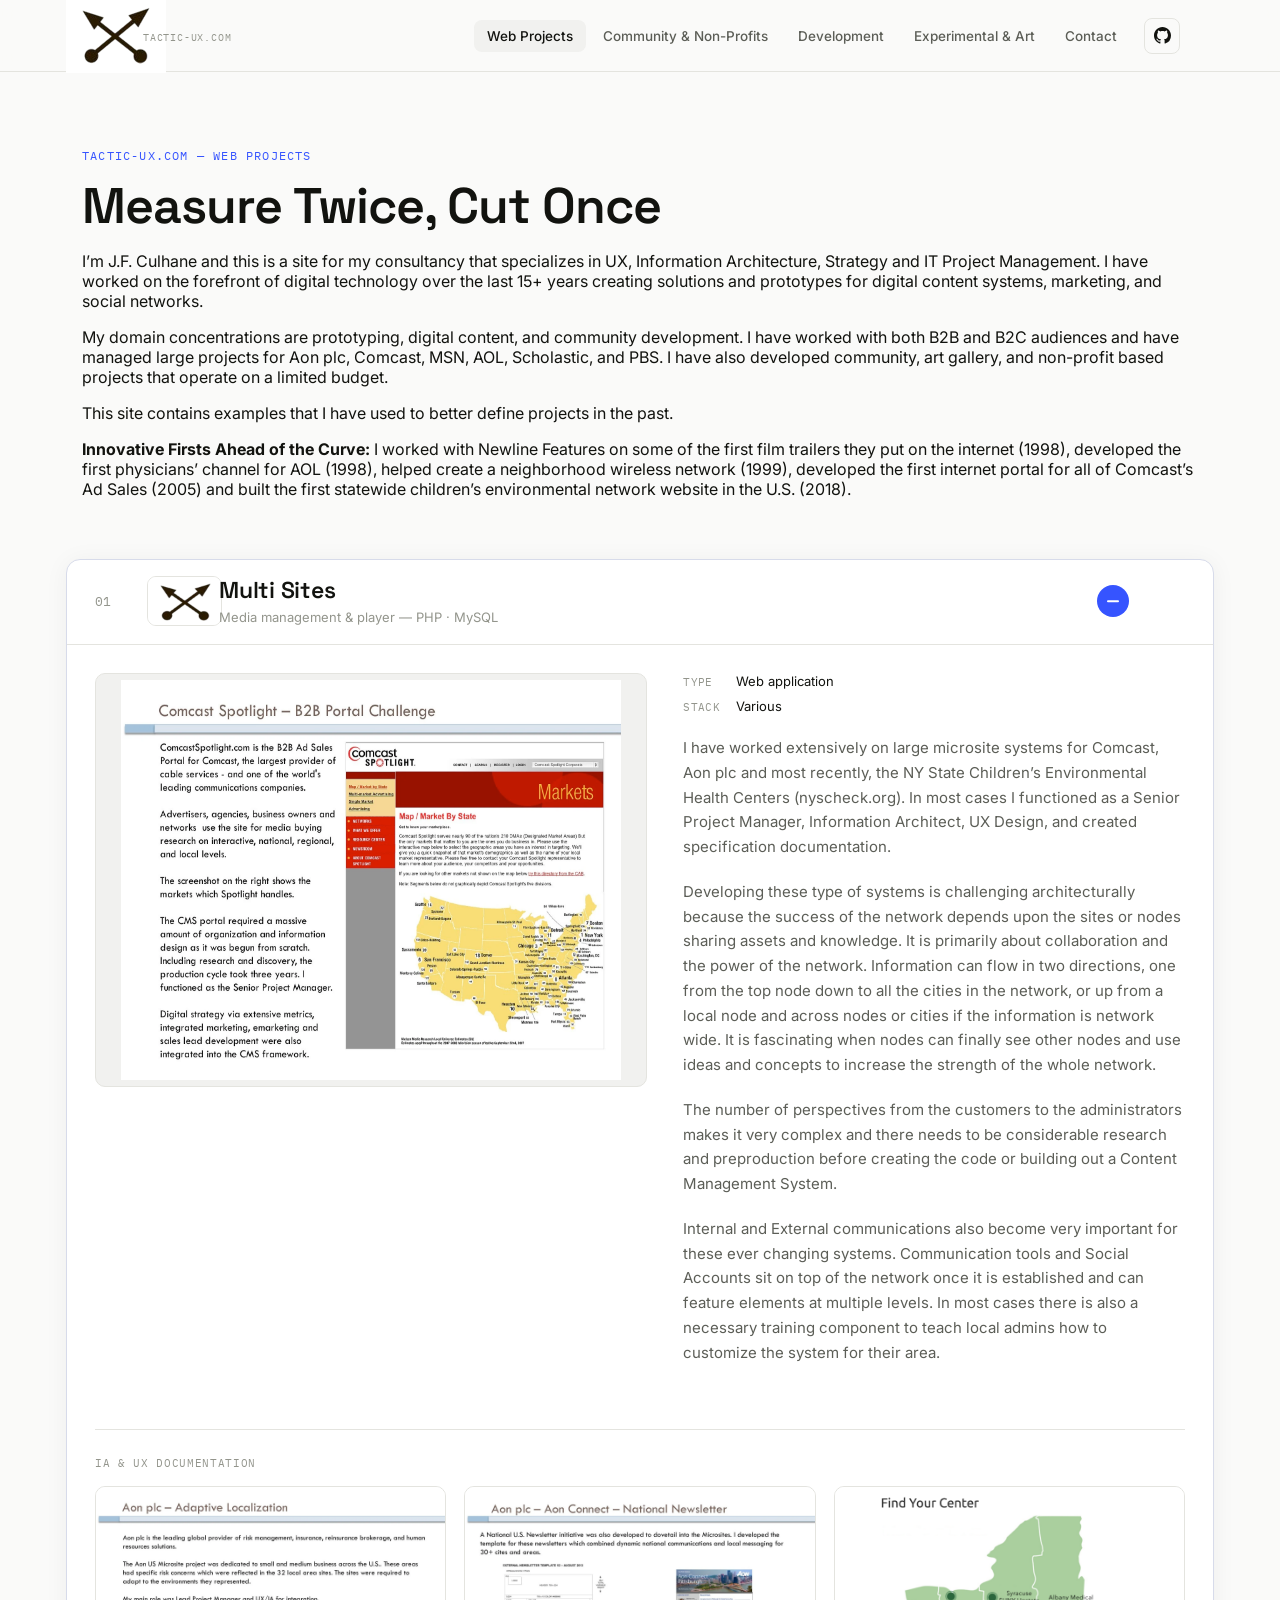
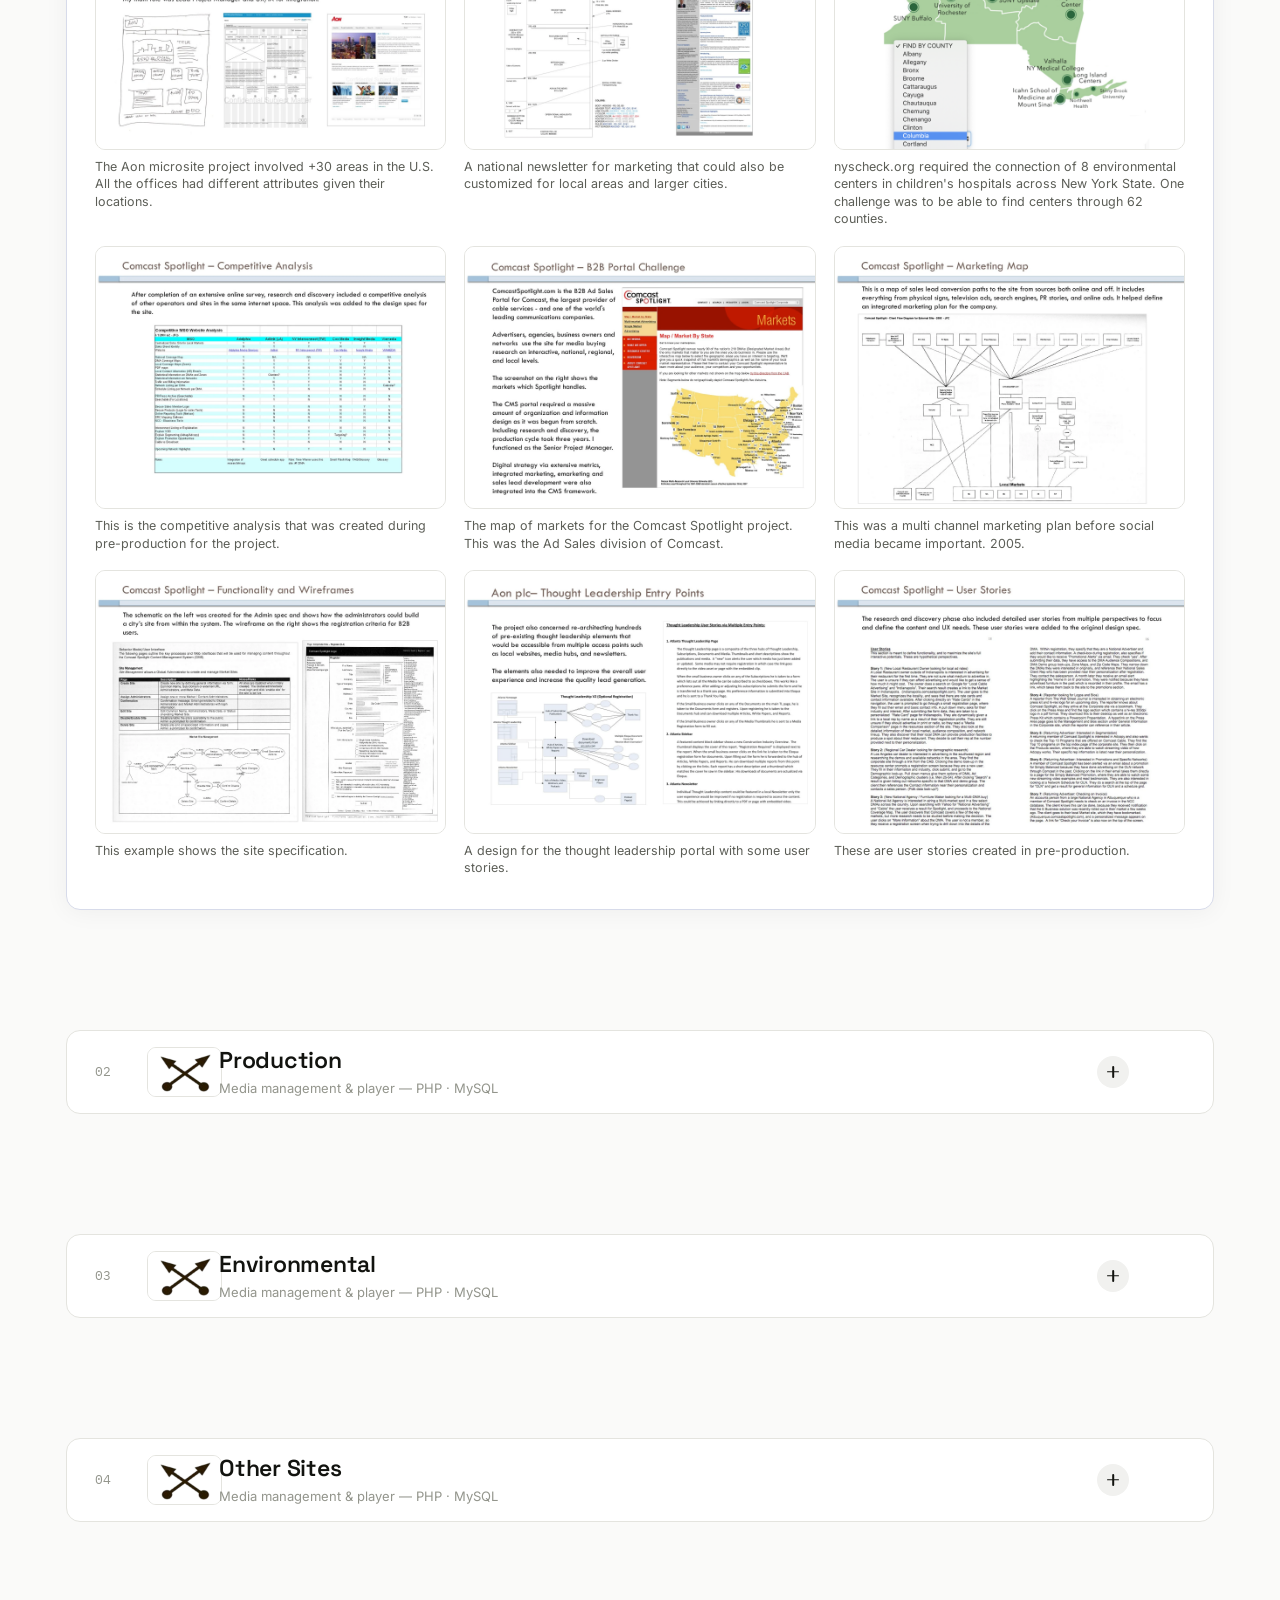
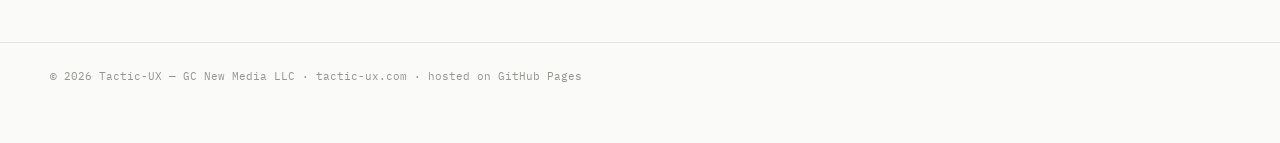
==== commit 34ac9767: "Add files via upload" ====
--- a/index.html
+++ b/index.html
@@ -28,6 +28,16 @@
 <link href="https://fonts.googleapis.com/css2?family=Space+Grotesk:wght@500;600;700&family=Inter:wght@400;500;600&family=IBM+Plex+Mono:wght@400;500&display=swap" rel="stylesheet">
 <link rel="stylesheet" href="assets/styles.css">
 </head>
+    
+    <!-- Google tag (gtag.js) -->
+<script async src="https://www.googletagmanager.com/gtag/js?id=G-0JX555MYCL"></script>
+<script>
+  window.dataLayer = window.dataLayer || [];
+  function gtag(){dataLayer.push(arguments);}
+  gtag('js', new Date());
+
+  gtag('config', 'G-0JX555MYCL');
+</script>
 <body>
 
 <header class="site-header">
